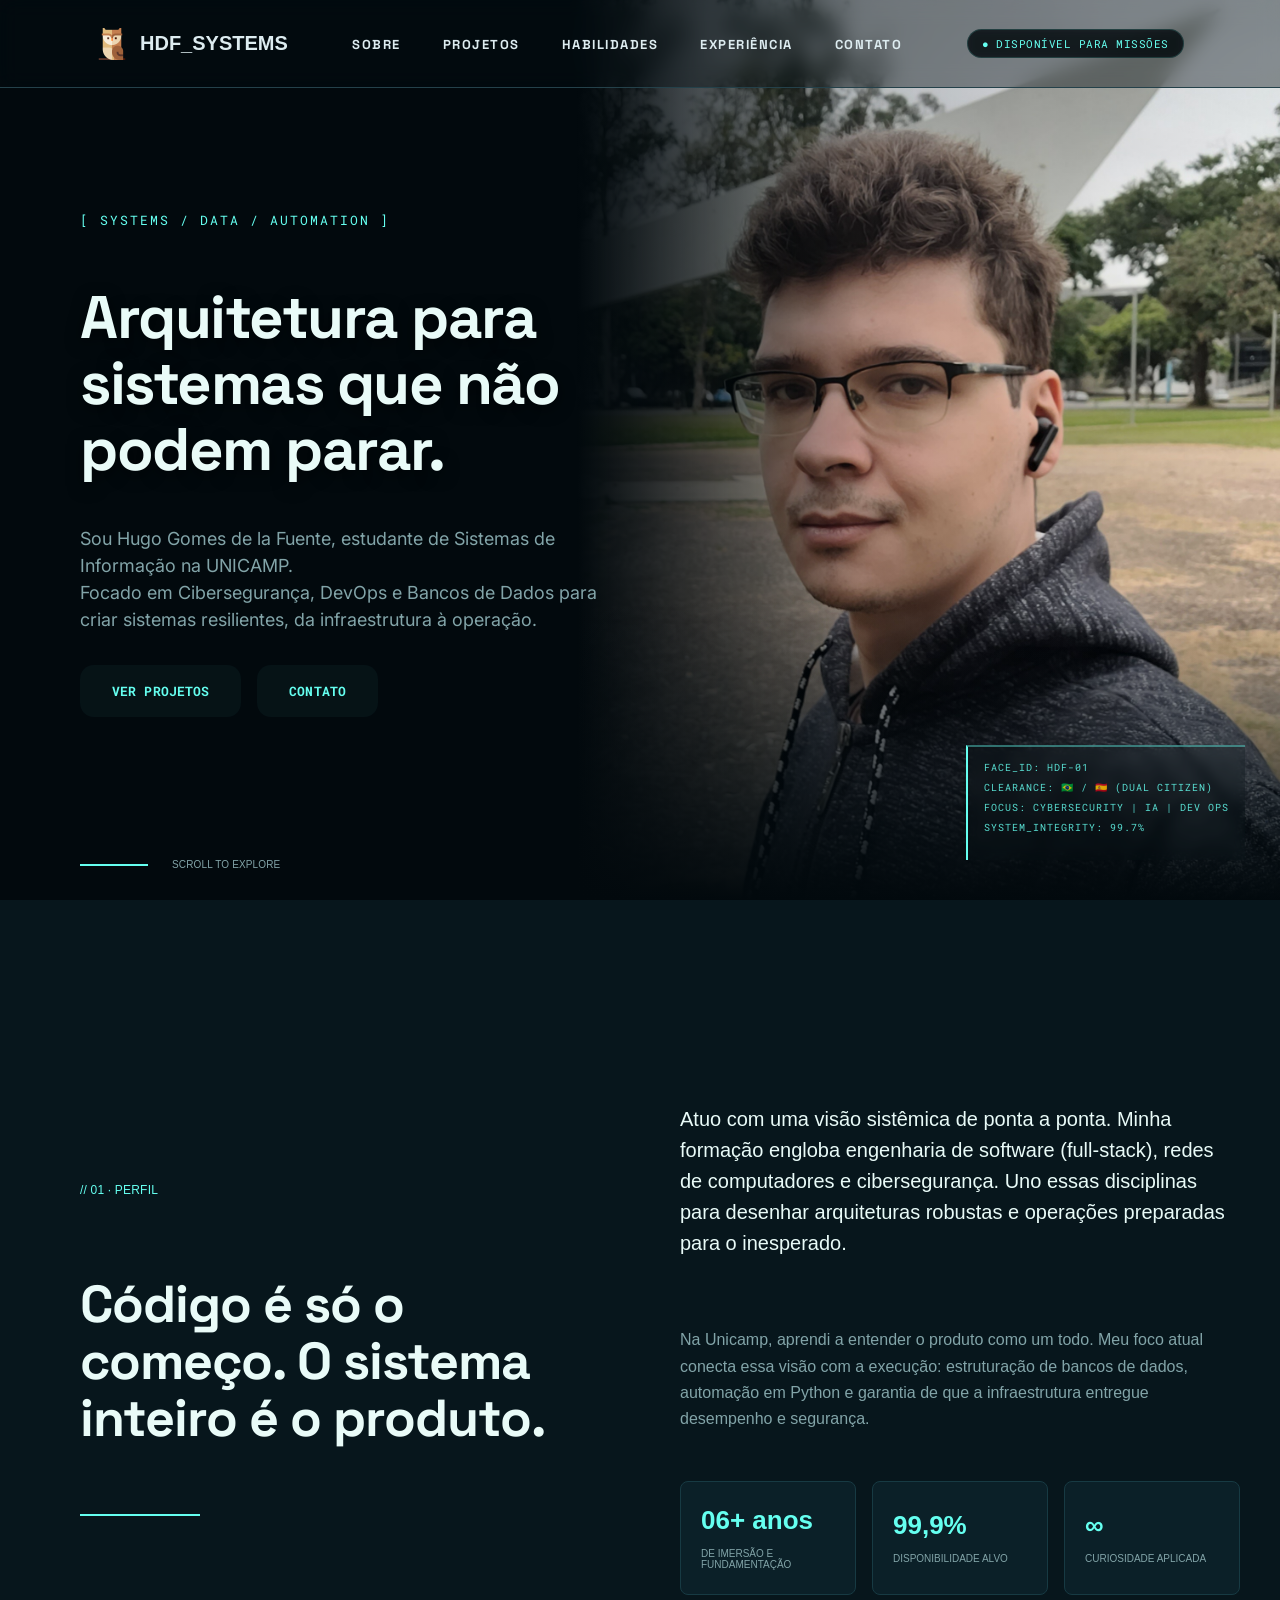
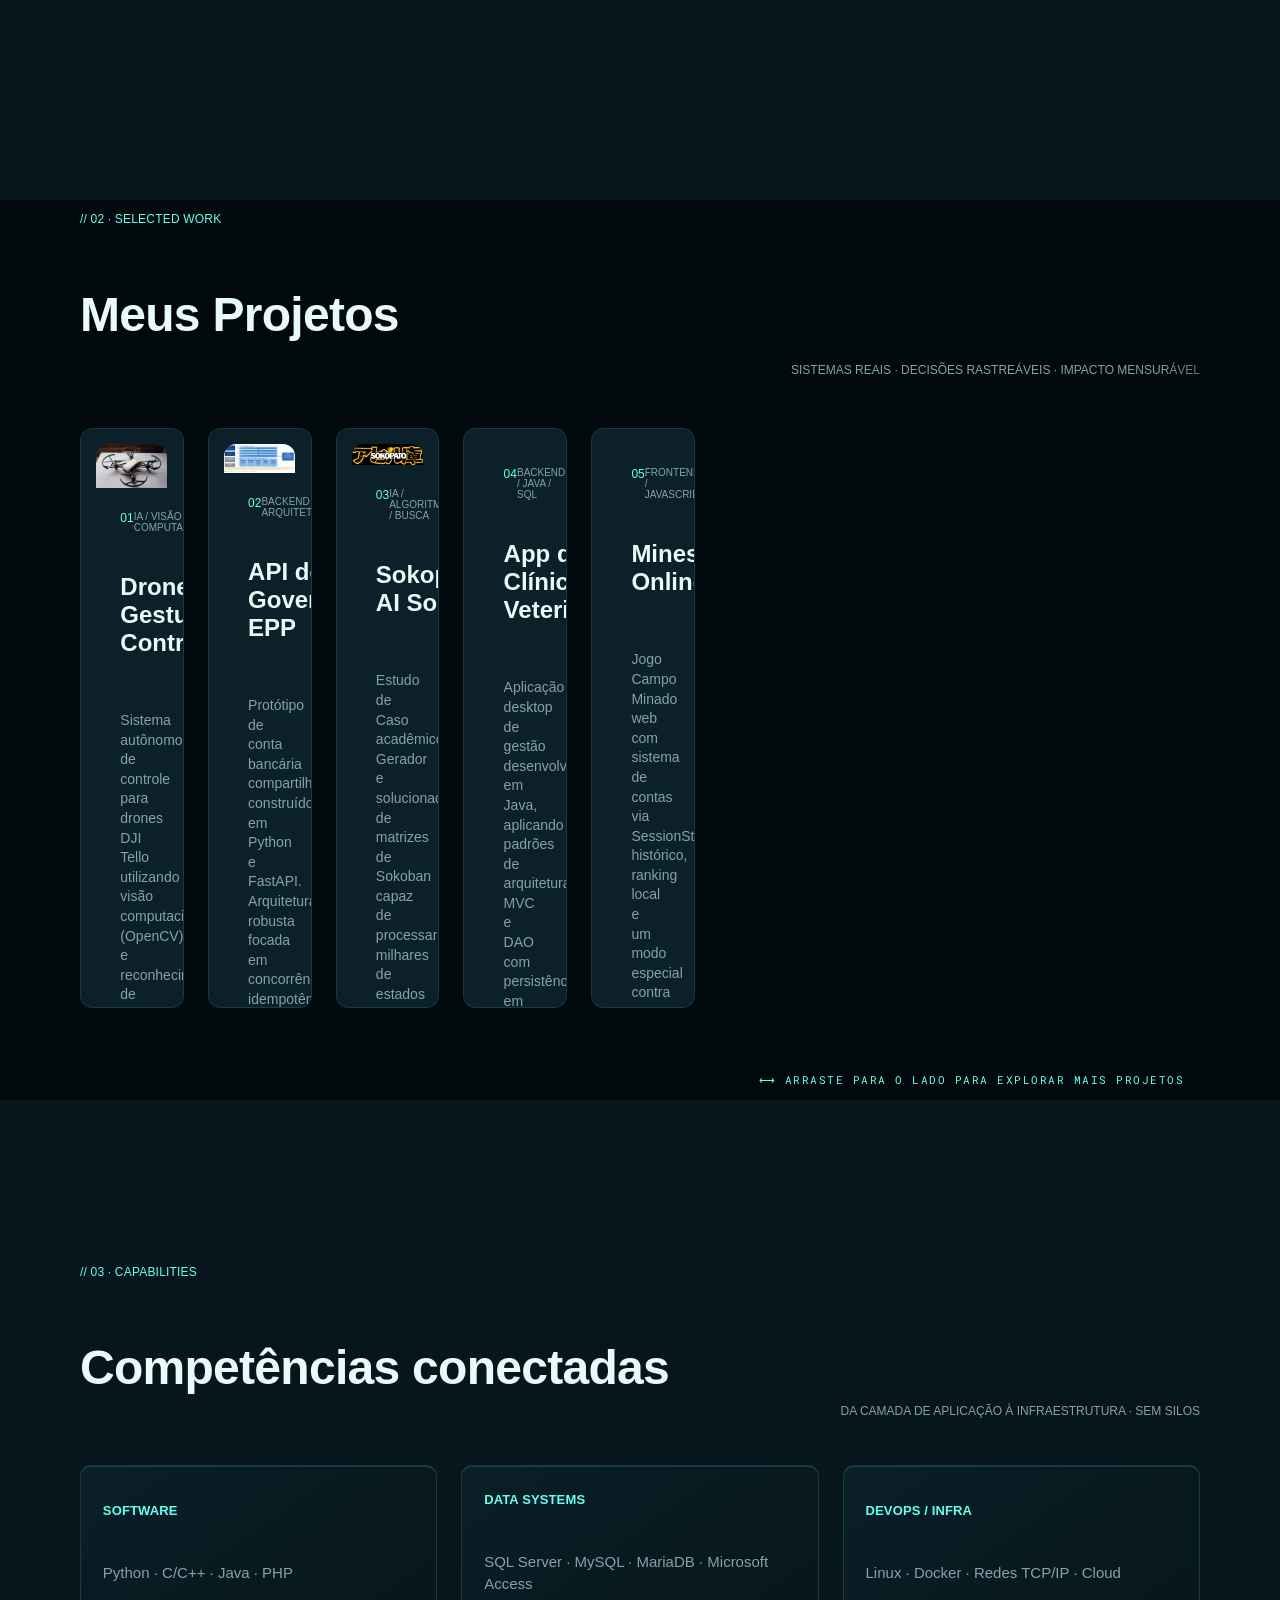
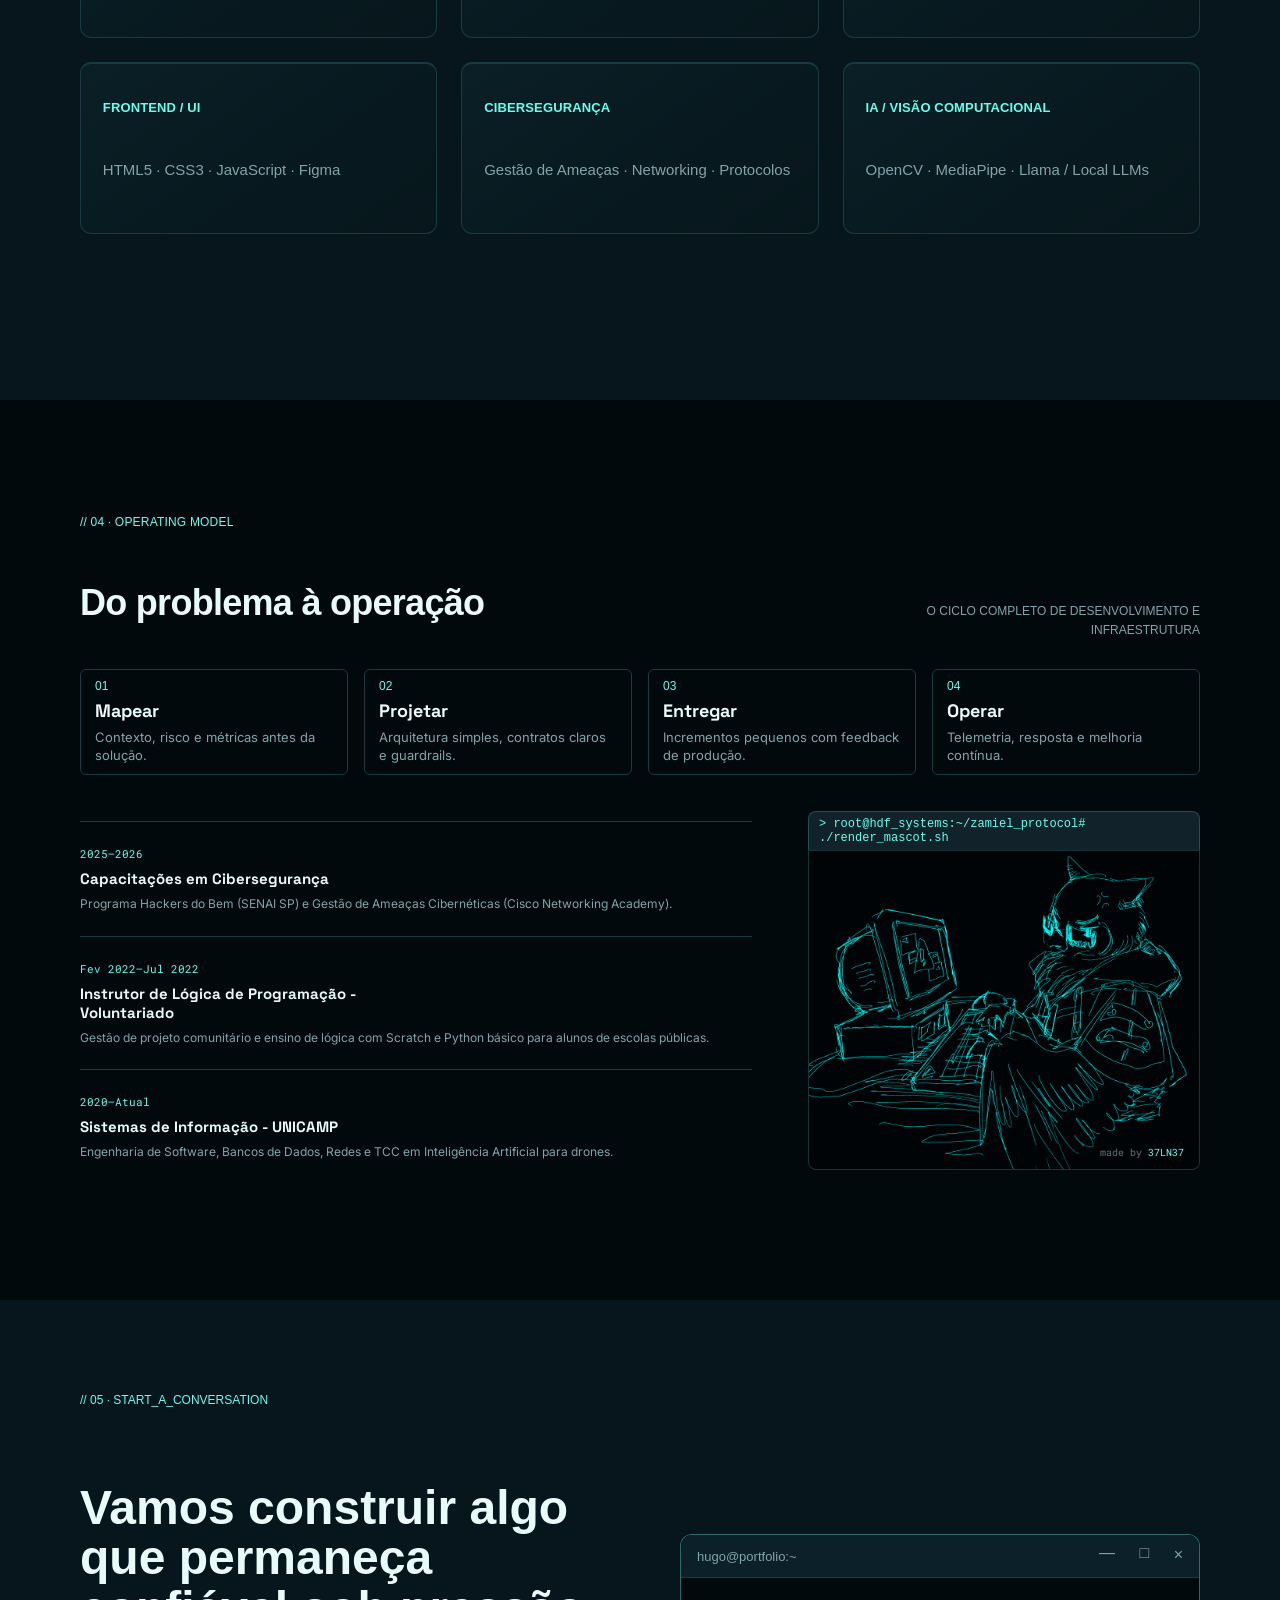
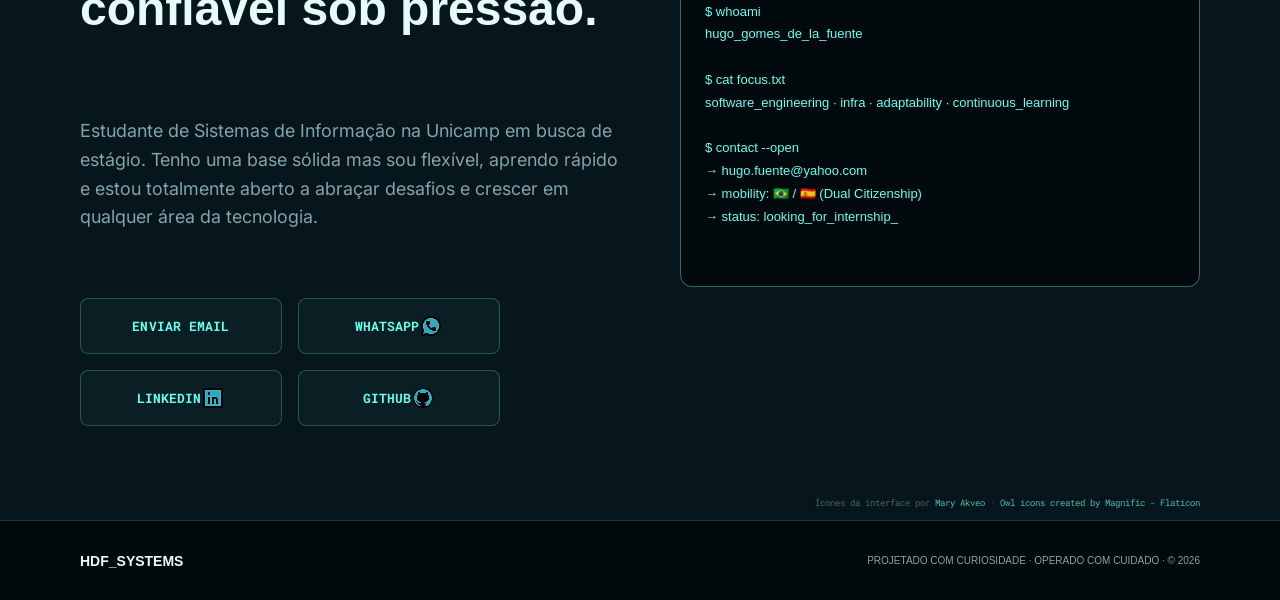
==== index.html @ e89596f3 "preview" ====
<!DOCTYPE html>
<html lang="pt-BR">
  <head>
    <meta name="viewport" content="width=device-width, initial-scale=1.0">
    <meta charset="utf-8">
    <meta
      name="description"
      content="Portfólio de Hugo Gomes de la Fuente, estudante de Sistemas de Informação com foco em cibersegurança, DevOps e bancos de dados."
    >
    <title>Hugo Fuente | HDF_SYSTEMS</title>

    <meta property="og:title" content="Projeto API Bancária | Hugo Fuente" />
    <meta property="og:description" content="Desenvolvimento de uma API para sistema bancário utilizando FastAPI, PostgreSQL e Docker." />
    <meta property="og:image" content="https://hugo-fuente.github.io/Hugo-Portfolio/img/retrato-principal-de-hugo.png" />
    <meta property="og:url" content="https://hugo-fuente.github.io/Hugo-Portfolio/projeto-conta-epp.html" />
    <meta property="og:type" content="website" />

    <link rel="icon" type="image/png" href="img/icons/owl2.png?v=2">
    <link rel="preconnect" href="https://fonts.googleapis.com">
    <link rel="preconnect" href="https://fonts.gstatic.com" crossorigin>
    <link href="https://fonts.googleapis.com/css2?family=Inter:wght@400&family=Roboto+Mono:wght@400;700&family=Space+Grotesk:wght@700&display=swap" rel="stylesheet">
    <link rel="stylesheet" href="globals.css">
    <link rel="stylesheet" href="style.css">
  </head>

  <body>
    <div class="frame">
      <div class="portflio-cyber-de">
        <header class="abertura" id="inicio">
          <!-- Imagem de Fundo (Seu Retrato) -->
          <img class="retrato-principal-de" src="img/retrato-principal-de-hugo.png" alt="Hugo Gomes de la Fuente">

          <!-- Efeitos de Gradiente para dar leitura ao texto -->
          <div class="vu-cinematogrfico" aria-hidden="true"></div>
          <div class="gradiente-inferior" aria-hidden="true"></div>

          <!-- Barra de Navegação -->
          <nav class="navegao" style="position: sticky; top: 0; background-color: rgba(4, 13, 18, 0.4); backdrop-filter: blur(10px); -webkit-backdrop-filter: blur(10px); z-index: 100;" aria-label="Navegação principal">
            <a class="assinatura" href="index.html" aria-label="Hugo Fuente, início">
              <span style="display: flex; align-items: center; justify-content: center; width: 32px; height: 32px;">
                <img src="img/icons/owl2.png" alt="Logo Zamiel" style="width: 100%; height: auto; object-fit: contain;">
              </span>
              <span class="nome">HDF_SYSTEMS</span>
            </a>
            <ul class="links">
                <li><a class="text-wrapper" href="index.html#perfil">SOBRE</a></li>
                <li><a class="text-wrapper" href="index.html#projetos">PROJETOS</a></li>
                <li><a class="text-wrapper" href="index.html#competencias">HABILIDADES</a></li>
                <li><a class="text-wrapper" href="index.html#experiencia">EXPERIÊNCIA</a></li>
                <li><a class="text-wrapper" href="index.html#contato">CONTATO</a></li>
            </ul>
            <p class="status" role="status">● DISPONÍVEL PARA MISSÕES</p>
          </nav>

          <!-- Conteúdo Principal de Texto -->
          <div class="contedo-do-hero">
            <p class="microcopy">[ SYSTEMS / DATA / AUTOMATION ]</p>
            <h1 class="t-tulo">Arquitetura para sistemas que não podem parar.</h1>
            <p class="descri-o">
              Sou Hugo Gomes de la Fuente, estudante de Sistemas de Informação na UNICAMP.
              <br>
              Focado em Cibersegurança, DevOps e Bancos de Dados para criar sistemas resilientes,
              da infraestrutura à operação.
            </p>
            <div class="aes">
              <a class="ao" href="#projetos">
                <span class="r-tulo">VER PROJETOS</span>
              </a>
              <a class="div" href="#contato">
                <span class="r-tulo-2">CONTATO</span>
              </a>
            </div>
          </div>

          <!-- Caixa flutuante inferior direita -->
          <aside class="leitura-biomtrica" aria-label="Informações do sistema">
            <p class="leitura">
              FACE_ID: HDF-01<br>
              CLEARANCE: 🇧🇷 / 🇪🇸 (DUAL CITIZEN)<br>
              FOCUS: CYBERSECURITY | IA | DEV OPS<br>
              SYSTEM_INTEGRITY: 99.7%
            </p>
          </aside>

          <!-- Scroll inferior esquerdo -->
          <a class="ndice-de-rolagem" href="#perfil" aria-label="Rolar para explorar">
            <img class="linha" src="img/linha.svg" alt="">
            <span class="nota">SCROLL TO EXPLORE</span>
          </a>
        </header>

        <main>
          <section class="apresentao" id="perfil" aria-labelledby="titulo-perfil">
            <div class="manifesto">
              <p class="etiqueta">// 01 · PERFIL</p>
              <h2 class="p" id="titulo-perfil">Código é só o começo. O sistema inteiro é o produto.</h2>
              <div class="sinal" aria-hidden="true"></div>
            </div>

            <div class="texto">
              <p class="descri-o-2">
                Atuo com uma visão sistêmica de ponta a ponta. Minha formação engloba engenharia de software
                (full-stack), redes de computadores e cibersegurança. Uno essas disciplinas para desenhar
                arquiteturas robustas e operações preparadas para o inesperado.
              </p>
              <p class="complemento">
                Na Unicamp, aprendi a entender o produto como um todo. Meu foco atual conecta essa visão com
                a execução: estruturação de bancos de dados, automação em Python e garantia de que a
                infraestrutura entregue desempenho e segurança.
              </p>

              <div class="indicadores" aria-label="Indicadores profissionais">
                <div class="indicador">
                  <strong class="valor">06+ anos</strong>
                  <span class="legenda">DE IMERSÃO E FUNDAMENTAÇÃO</span>
                </div>
                <div class="indicador">
                  <strong class="valor">99,9%</strong>
                  <span class="legenda">DISPONIBILIDADE ALVO</span>
                </div>
                <div class="indicador">
                  <strong class="valor">∞</strong>
                  <span class="legenda">CURIOSIDADE APLICADA</span>
                </div>
              </div>
            </div>
          </section>

          <section class="meus-projetos" id="projetos" aria-labelledby="titulo-projetos">
            <header class="ttulo-da-seo">
              <div class="ttulo">
                <p class="etiqueta">// 02 · SELECTED WORK</p>
                <h2 class="t-tulo-2" id="titulo-projetos">Meus Projetos</h2>
              </div>
              <p class="nota-2">
                SISTEMAS REAIS · DECISÕES RASTREÁVEIS · IMPACTO MENSURÁVEL
              </p>
            </header>
            
            <!-- Início do Carrossel -->
            <div class="lista-de-projetos">
              
              <!-- 01. DRONE -->
              <article class="div-2" style="cursor: pointer;" onclick="window.location.href='projeto-drone.html';">
                <img class="visual-do-projeto" src="img/visual-do-projeto-2.png" alt="Interface do projeto Drone Gesture Control" loading="lazy">
                <div class="contedo">
                  <div class="metadados">
                    <span class="text-wrapper">01</span>
                    <span class="tipo">IA / VISÃO COMPUTACIONAL</span>
                  </div>
                  <h3 class="t-tulo-3">Drone Gesture Control</h3>
                  <p class="descri-o-3">
                    Sistema autônomo de controle para drones DJI Tello utilizando visão computacional (OpenCV) e reconhecimento de gestos (MediaPipe) em Python.
                  </p>
                  <span class="m-trica">Ver detalhes e arquitetura ↗</span>
                </div>
              </article>

              <!-- 02. API QI TECH -->
              <article class="div-2" style="cursor: pointer;" onclick="window.location.href='projeto-conta-epp.html';">
                <img class="img" src="img/c4-diagram.png" alt="Arquitetura do sistema bancário" loading="lazy" style="object-position: top center; background-color: #0b2028;">
                <div class="contedo">
                  <div class="metadados">
                    <span class="text-wrapper">02</span>
                    <span class="tipo">BACKEND / ARQUITETURA</span>
                  </div>
                  <h3 class="t-tulo-3">API de Governança EPP</h3>
                  <p class="descri-o-3">
                    Protótipo de conta bancária compartilhada construído em Python e FastAPI. Arquitetura robusta focada em concorrência, idempotência e regras dinâmicas de negócio.
                  </p>
                  <span class="m-trica">Ver detalhes e RFC ↗</span>
                </div>
              </article>

              <!-- NOVO PROJETO: SOKOPATO -->
              <article class="div-2" style="cursor: pointer;" onclick="window.location.href='projeto-sokopato.html';">
                <!-- Usando a tela da web do jogo como capa, chama muita atenção -->
                <img class="img" src="img/sokopato-logo.jpg" alt="Interface Web da IA resolvendo o Sokoban" loading="lazy" style="object-position: center center;">
                <div class="contedo">
                  <div class="metadados">
                    <!-- Atualize a numeração conforme a posição -->
                    <span class="text-wrapper">03</span> 
                    <span class="tipo">IA / ALGORITMOS / BUSCA</span>
                  </div>
                  <h3 class="t-tulo-3">Sokopato AI Solver</h3>
                  <p class="descri-o-3">
                    Estudo de Caso acadêmico: Gerador e solucionador de matrizes de Sokoban capaz de processar milhares de estados utilizando o algoritmo de busca heurística A* (A-Star).
                  </p>
                  <!-- Mudamos a métrica para indicar que é um estudo de caso e não um link para o github -->
                  <span class="m-trica">Ler Estudo de Caso ↗</span>
                </div>
              </article>

              <!-- 04. CLÍNICA VETERINÁRIA -->
              <article class="div-2" style="cursor: pointer;" onclick="window.open('https://github.com/Hugo-Fuente/ClinicaVeterinaria', '_blank');">
                <img class="img" src="img/visual-do-projeto.png" alt="Interface do aplicativo de clínica veterinária" loading="lazy">
                <div class="contedo">
                  <div class="metadados">
                    <span class="text-wrapper">04</span>
                    <span class="tipo">BACKEND / JAVA / SQL</span>
                  </div>
                  <h3 class="t-tulo-3">App de Clínica Veterinária</h3>
                  <p class="descri-o-3">
                    Aplicação desktop de gestão desenvolvida em Java, aplicando padrões de arquitetura MVC e DAO com persistência em banco de dados MySQL.
                  </p>
                  <span class="m-trica">Ver repositório ↗</span>
                </div>
              </article>

              <!-- 05. MINESWEEPER -->
              <article class="minesweeper" style="cursor: pointer;" onclick="window.open('https://github.com/Hugo-Fuente/MinesweeperOnline', '_blank');">
                <img class="visual-do-projeto-2" src="img/image.png" alt="Interface do jogo Minesweeper Online" loading="lazy">
                <div class="contedo-2">
                  <div class="metadados">
                    <span class="text-wrapper">05</span>
                    <span class="tipo">FRONTEND / JAVASCRIPT</span>
                  </div>
                  <h3 class="t-tulo-3">Minesweeper Online</h3>
                  <p class="descri-o-3">
                    Jogo Campo Minado web com sistema de contas via SessionStorage, histórico, ranking local e um modo especial contra o tempo.
                  </p>
                  <span class="m-trica">Ver repositório ↗</span>
                </div>
              </article>
            </div>

            <!-- O TEXTO "ARRASTE PARA O LADO" AGORA FICA AQUI EMBAIXO -->
            <div class="instrucao-scroll">
              <p>⟷ Arraste para o lado para explorar mais projetos</p>
            </div>
          </section>

          <section class="competncias" id="competencias" aria-labelledby="titulo-competencias">
            <header class="ttulo-da-seo-2">
              <div class="ttulo">
                <p class="etiqueta">// 03 · CAPABILITIES</p>
                <h2 class="t-tulo-2" id="titulo-competencias">Competências conectadas</h2>
              </div>
              <p class="nota-3">DA CAMADA DE APLICAÇÃO À INFRAESTRUTURA · SEM SILOS</p>
            </header>

            <div class="grade-de-competncias">
              <article class="competncia">
                <h3 class="t-tulo-4">SOFTWARE</h3>
                <p class="tecnologias">Python · C/C++ · Java · PHP</p>
              </article>
              <article class="competncia">
                <h3 class="t-tulo-4">DATA SYSTEMS</h3>
                <p class="tecnologias">SQL Server · MySQL · MariaDB · Microsoft Access</p>
              </article>
              <article class="competncia">
                <h3 class="t-tulo-4">DEVOPS / INFRA</h3>
                <p class="tecnologias">Linux · Docker · Redes TCP/IP · Cloud</p>
              </article>
              <article class="competncia">
                <h3 class="t-tulo-4">FRONTEND / UI</h3>
                <p class="tecnologias">HTML5 · CSS3 · JavaScript · Figma</p>
              </article>
              <article class="competncia">
                <h3 class="t-tulo-4">CIBERSEGURANÇA</h3>
                <p class="tecnologias">Gestão de Ameaças · Networking · Protocolos</p>
              </article>
              <article class="competncia">
                <h3 class="t-tulo-4">IA / VISÃO COMPUTACIONAL</h3>
                <p class="tecnologias">OpenCV · MediaPipe · Llama / Local LLMs</p>
              </article>
            </div>
          </section>

          <section class="experncia-e" id="experiencia" aria-labelledby="titulo-experiencia">
            <header class="ttulo-da-seo">
              <div class="ttulo">
                <p class="etiqueta">// 04 · OPERATING MODEL</p>
                <h2 class="t-tulo-2" id="titulo-experiencia">Do problema à operação</h2>
              </div>
              <p class="nota-3">O CICLO COMPLETO DE DESENVOLVIMENTO E INFRAESTRUTURA</p>
            </header>

            <div class="processo" aria-label="Processo de trabalho">
              <article class="etapa">
                <span class="text-wrapper">01</span>
                <h3 class="t-tulo-5">Mapear</h3>
                <p class="descri-o-4">Contexto, risco e métricas antes da solução.</p>
              </article>
              <article class="etapa">
                <span class="text-wrapper">02</span>
                <h3 class="t-tulo-5">Projetar</h3>
                <p class="descri-o-4">Arquitetura simples, contratos claros e guardrails.</p>
              </article>
              <article class="etapa">
                <span class="text-wrapper">03</span>
                <h3 class="t-tulo-5">Entregar</h3>
                <p class="descri-o-4">Incrementos pequenos com feedback de produção.</p>
              </article>
              <article class="etapa">
                <span class="text-wrapper">04</span>
                <h3 class="t-tulo-5">Operar</h3>
                <p class="descri-o-4">Telemetria, resposta e melhoria contínua.</p>
              </article>
            </div>

            <div class="experiencia-container">
              <div class="experiencia-texto">
                <div class="experncia">
                  <article class="marco-profissional">
                    <time class="per-odo" datetime="2025">2025—2026</time>
                    <h3 class="cargo">Capacitações em Cibersegurança</h3>
                    <p class="resumo">
                      Programa Hackers do Bem (SENAI SP) e Gestão de Ameaças Cibernéticas (Cisco Networking Academy).
                    </p>
                  </article>
                  <article class="marco-profissional">
                    <time class="per-odo" datetime="2022-02">Fev 2022—Jul 2022</time>
                    <h3 class="cargo-2">Instrutor de Lógica de Programação - Voluntariado</h3>
                    <p class="resumo-2">
                      Gestão de projeto comunitário e ensino de lógica com Scratch e Python básico para alunos de escolas públicas.
                    </p>
                  </article>
                  <article class="marco-profissional">
                    <time class="per-odo" datetime="2020">2020—Atual</time>
                    <h3 class="cargo-2">Sistemas de Informação - UNICAMP</h3>
                    <p class="resumo-2">
                      Engenharia de Software, Bancos de Dados, Redes e TCC em Inteligência Artificial para drones.
                    </p>
                  </article>
                </div>
              </div>

              <div class="experiencia-terminal" aria-hidden="true">

                <!-- Barra Superior -->
                <div class="terminal-header" style="background: #11222a; padding: 5px 10px; border-radius: 8px 8px 0 0; font-family: monospace; font-size: 12px; color: #65fff0; border: 1px solid rgba(101,255,240,0.2); border-bottom: none;">
                  &gt; root@hdf_systems:~/zamiel_protocol# ./render_mascot.sh
                </div>

                <!-- Fundo do Terminal (Adicionado 'position: relative;' para prender a etiqueta dos créditos lá dentro) -->
                <div style="background-color: rgba(0, 0, 0, 0.5); padding: 15px; border-radius: 0 0 8px 8px; border: 1px solid rgba(101,255,240,0.2); display: flex; justify-content: center; align-items: center; height: 320px; overflow: hidden; position: relative;">
                  <!-- O Desenho do Zamiel -->
                  <img src="img/zamiel_sketch_giz.png" alt="Mascote Zamiel a programar" 
                    style="width: 100%; max-width: 320px; height: auto; transform: scale(1.3); margin-top: 60px; 
                    filter: brightness(0) saturate(100%) invert(88%) sepia(21%) saturate(2225%) hue-rotate(113deg) brightness(108%) contrast(101%);">
                  <!-- Créditos do Artista (Canto inferior direito) -->
                  <div style="position: absolute; bottom: 10px; right: 15px; font-family: 'Roboto Mono', monospace; font-size: 10px; color: rgba(130, 164, 168, 0.7); z-index: 10;">
                    made by <a href="https://vgen.co/37ln37" target="_blank" rel="noopener noreferrer" style="color: #65fff0; text-decoration: none; transition: opacity 0.3s ease;" onmouseover="this.style.opacity='0.7'" onmouseout="this.style.opacity='1'">37LN37</a>
                  </div>
                </div>
              </div>
          </section>

          <section class="terminal-e-contato" id="contato" aria-labelledby="titulo-contato">
            <div class="contato">
              <div class="convite">
                <p class="text-wrapper">// 05 · START_A_CONVERSATION</p>
                <h2 class="t-tulo-6" id="titulo-contato">
                  Vamos construir algo que permaneça confiável sob pressão.
                </h2>
                <p class="descri-o-5">
                  Estudante de Sistemas de Informação na Unicamp em busca de estágio. Tenho uma base sólida
                  mas sou flexível, aprendo rápido e estou totalmente aberto a abraçar desafios e crescer em
                  qualquer área da tecnologia.
                </p>

                <div class="aes">
                  <a class="ao" href="mailto:hugo.fuente@yahoo.com">
                    <span class="r-tulo">ENVIAR EMAIL</span>
                  </a>
                    <a href="https://wa.me/5511965849728" target="_blank" rel="noopener noreferrer" class="ao">                    <span class="r-tulo-2">WHATSAPP</span>
                    <img class="image" src="img/image-16.png" alt="">
                  </a>
                  <a class="div" href="https://www.linkedin.com/in/hugo-fuente/" target="_blank" rel="noopener noreferrer">
                    <span class="r-tulo-2">LINKEDIN</span>
                    <img class="image" src="img/image-18.png" alt="">
                  </a>
                  <a class="div" href="https://github.com/Hugo-Fuente" target="_blank" rel="noopener noreferrer">
                    <span class="r-tulo-3">GITHUB</span>
                    <img class="image" src="img/image-82.png" alt="">
                  </a>
                </div>
              </div>

              <aside class="terminal" aria-label="Terminal de contato">
                <div class="barra-do-terminal">
                  <div class="estado">
                    <!--<span class="indicador-2" aria-hidden="true"></span> -->
                    <span class="text-wrapper-2">hugo@portfolio:~</span>
                  </div>
                  <span class="text-wrapper-2" aria-hidden="true">— □ <span style="position: relative; top: 2px;">×</span></span>
                </div>

                <div class="corpo-do-terminal">
                  <p class="sess-o">
                    $ whoami<br>
                    hugo_gomes_de_la_fuente<br><br>
                    $ cat focus.txt<br>
                    software_engineering · infra · adaptability · continuous_learning<br><br>
                    $ contact --open<br>
                    → hugo.fuente@yahoo.com<br>
                    → mobility: 🇧🇷 / 🇪🇸 (Dual Citizenship)<br>
                    → status: looking_for_internship_
                  </p>
                </div>
              </aside>
            </div>

            <!-- Rodapé Global com Créditos Flutuantes -->
            <footer class="rodap" style="position: relative;">
              <div class="creditos-globais">
                Ícones da interface por <a href="https://www.svgrepo.com/author/Mary%20Akveo/" target="_blank" rel="noopener noreferrer">Mary Akveo</a>
                ·
                <a href="https://www.flaticon.com/free-icons/owl" title="owl icons" target="_blank" rel="noopener noreferrer">Owl icons created by Magnific - Flaticon</a>
              </div>
              <div class="marca">HDF_SYSTEMS</div>
              <p class="nota-4">PROJETADO COM CURIOSIDADE · OPERADO COM CUIDADO · © 2026</p>
            </footer>

          </section>
        </main>
      </div>
    </div>
  </body>
</html>
---- globals.css ----
@import url("https://cdnjs.cloudflare.com/ajax/libs/meyer-reset/2.0/reset.min.css");
* {
  -webkit-font-smoothing: antialiased;
  box-sizing: border-box;
}

html,
body {
  margin: 0px;
  min-height: 100%;
  background-color: #02090d !important; /* Pinta a raiz absoluta do site de escuro */
}

/* Garanta que o html mantém o snap ativado: */
html {
  scroll-snap-type: y mandatory;
  scroll-behavior: smooth;
}

/* a blue color as a generic focus style */
button:focus-visible {
  outline: 2px solid #4a90e2 !important;
  outline: -webkit-focus-ring-color auto 5px !important;
}
a {
  text-decoration: none;
}
/* @FONTWARNING[{"type": "restricted", "family": "Roboto Condensed-Bold", "weight": "700", "style": "normal", "allowsCrossOrigin": false}] */

@font-face {
  font-family: "Roboto Condensed-Bold";
  src: local("Roboto Condensed-Bold");
}
/* @FONTWARNING[{"type": "restricted", "family": "Roboto Mono-Regular", "weight": "400", "style": "normal", "allowsCrossOrigin": false}] */

@font-face {
  font-family: "Roboto Mono-Regular";
  src: local("Roboto Mono-Regular");
}
/* @FONTWARNING[{"type": "restricted", "family": "Space Grotesk-Bold", "weight": "700", "style": "normal", "allowsCrossOrigin": false}] */

@font-face {
  font-family: "Space Grotesk-Bold";
  src: local("Space Grotesk-Bold");
}
/* @FONTWARNING[{"type": "restricted", "family": "Inter-Regular", "weight": "400", "style": "normal", "allowsCrossOrigin": false}] */

@font-face {
  font-family: "Inter-Regular";
  src: local("Inter-Regular");
}
/* @FONTWARNING[{"type": "restricted", "family": "Roboto Mono-Bold", "weight": "700", "style": "normal", "allowsCrossOrigin": false}] */

@font-face {
  font-family: "Roboto Mono-Bold";
  src: local("Roboto Mono-Bold");
}
---- style.css ----
html {
  scroll-snap-type: y mandatory;
  scroll-behavior: smooth;
}

.frame {
  display: flex;
  min-height: 100vh;
  align-items: center;
  justify-content: center;
  gap: 10px;
  padding: 0;
  position: relative;
  width: 100%;
  overflow-x: clip;
  background-color: #02090d; /* Pinta as laterais que sobram nos monitores grandes */
}

.frame .portflio-cyber-de {
  display: flex;
  flex-direction: column;
  align-items: flex-start;
  position: relative;
  flex: 1;
  align-self: stretch;
  flex-grow: 1;
  background-color: #02090d;
  max-width: 1440px;
  margin: 0 auto;
  
  /* MUDANÇA AQUI: Troque 'clip' por 'visible' para permitir que a foto vaze para as bordas de monitores grandes */
  overflow: visible; 
}

.frame .abertura {
  display: flex;
  flex-direction: column;
  height: 100vh;
  min-height: 650px; 
  align-items: flex-start;
  position: relative;
  align-self: stretch;
  width: 100%;
  background-color: #02090d;
  
  /* A MÁGICA: Corta a parte da foto que tenta invadir a próxima secção */
  overflow: hidden; 
  
  scroll-snap-align: start; 
}

.frame .retrato-principal-de {
  position: absolute;
  top: 0;
  right: 0; /* Cola a foto no canto direito absoluto da tela */
  
  width: 55vw; /* Ocupa um pouco mais da metade da tela, dando espaço para os ombros */
  height: 100%;
  max-width: 900px; /* Impede que fique gigante em monitores ultrawide */
  
  object-fit: cover;
  object-position: center 45%;
  
  z-index: 0;
  -webkit-mask-image: linear-gradient(to right, transparent 0%, black 40%);
  mask-image: linear-gradient(to right, transparent 0%, black 40%);
}

.frame .vu-cinematogrfico {
  position: absolute;
  top: 0;
  
  /* MUDANÇAS AQUI: Força o véu escuro a ter a largura exata da tela (100vw) e a alinhar-se à borda esquerda do monitor */
  left: calc(50% - 50vw);
  width: 100vw;
  
  height: 100%;
  background: linear-gradient(
    90deg,
    rgba(2, 9, 13, 0.95) 0%, 
    rgba(2, 9, 13, 0.4) 45%, 
    rgba(2, 9, 13, 0) 100%  
  );
  z-index: 1;
  pointer-events: none; 
}

.frame .gradiente-inferior {
  position: absolute;
  bottom: 0; 
  
  /* MUDANÇAS AQUI: Estica a névoa inferior para a largura total da tela, igual ao véu cinematográfico */
  left: calc(50% - 50vw);
  width: 100vw;
  
  height: 300px; 
  background: linear-gradient(
    to top, 
    rgba(2, 9, 13, 1) 0%, 
    rgba(2, 9, 13, 0) 100% 
  );
  z-index: 1; 
}

.frame .navegao {
  display: flex;
  height: 88px;
  align-items: center;
  justify-content: space-between;
  padding: 0px 96px;
  position: relative;
  align-self: stretch;
  width: 100%;
  border-bottom-width: 1px;
  border-bottom-style: solid;
  border-color: #24414a;
  z-index: 10; /* ISSO AQUI traz o menu para a frente de tudo */
}

.frame .assinatura {
  display: inline-flex;
  align-items: center;
  gap: 12px;
  position: relative;
  flex: 0 0 auto;
}

.frame .circle-x {
  position: relative;
  width: 32px;
  height: 32px;
}

.frame .vector {
  position: absolute;
  width: 93.23%;
  height: 93.23%;
  top: 6.77%;
  left: 6.77%;
}

.frame .nome {
  position: relative;
  width: fit-content;
  font-family: "Roboto Condensed-Bold", Helvetica;
  font-weight: 700;
  color: #ddecf0;
  font-size: 20px;
  letter-spacing: 0;
  line-height: normal;
  white-space: nowrap;
}

.frame .links {
  display: inline-flex;
  align-items: flex-start;
  gap: 34px;
  position: relative;
  flex: 0 0 auto;
  
  /* Remove margens, paddings e as bolinhas (bullets) da lista padrão do HTML */
  list-style: none;
  margin: 0;
  padding: 0;
}

.frame .links li {
  margin: 0;
  padding: 0;
  display: block; /* Mantém o comportamento de bloco para o link dentro dele */
}

.frame .text-wrapper {
  position: relative;
  width: fit-content;
  margin-top: -1px;
  font-family: "Roboto Mono-Regular", Helvetica;
  font-weight: 400;
  color: #65fff0;
  font-size: 12px;
  letter-spacing: 0;
  line-height: normal;
}

.frame .status {
  position: relative;
  width: fit-content;
  font-family: 'Roboto Mono', monospace;
  font-weight: 400;
  color: #65fff0; /* Voltamos pro ciano original */
  font-size: 11px;
  letter-spacing: 0.5px;
  
  /* Criando a etiqueta com fundo escuro */
  background-color: rgba(2, 9, 13, 0.75); 
  padding: 6px 14px;
  border-radius: 20px; /* Deixa as bordas arredondadas (formato pílula) */
  border: 1px solid rgba(101, 255, 240, 0.15); /* Borda bem sutil */
  backdrop-filter: blur(4px); /* Borra o fundo claro da foto atrás dele */
  z-index: 11;
}

.frame .contedo-do-hero {
  display: flex;
  flex-direction: column;
  width: 650px;
  max-width: 90%;
  align-items: flex-start;
  position: absolute;
  
  top: 22vh !important; /* Ajustado de 14vh para 22vh para descolar do menu */
  
  left: 80px;
  z-index: 10;
}

.frame .microcopy {
  position: relative;
  font-family: 'Roboto Mono', monospace;
  font-weight: 400;
  color: #65fff0;
  font-size: 13px;
  letter-spacing: 2px;
  text-transform: uppercase;
  margin-bottom: 16px !important; /* Dá espaço para o título respirar */
}

.frame .t-tulo {
  position: relative;
  align-self: stretch;
  font-family: "Space Grotesk", Helvetica, sans-serif !important;
  font-weight: 700 !important;
  font-size: 60px !important; 
  letter-spacing: -1.5px !important; 
  line-height: 1.1 !important; 
  
  /* Remove o degradê antigo e volta à cor brilhante original */
  background: none !important;
  -webkit-text-fill-color: unset !important;
  color: #e9fbf8 !important; 
  
  text-shadow: 0px 4px 16px rgba(0, 0, 0, 0.6) !important;
  margin-bottom: 24px !important; /* Espaço generoso antes do parágrafo */
}

.frame .descri-o {
  width: 545px;
  color: #82a4a8;
  font-size: 18px;
  line-height: 1.5;
  font-family: "Inter", Helvetica, sans-serif;
  font-weight: 400;
  margin-bottom: 32px !important; /* Empurra os botões bem para baixo */
}

.frame .ao,
.frame .div {
  display: flex;
  align-items: center;
  justify-content: center;
  width: fit-content !important; /* Conserta o desktop: o botão terá apenas o tamanho do texto */
  padding: 16px 32px !important; /* Dá um respiro lateral elegante para o botão */
  box-sizing: border-box;
  border-radius: 14px;
  min-height: 52px;
}

.frame .contedo-do-hero .ao,
.frame .contedo-do-hero .div {
  background: rgba(101, 255, 240, 0.04) !important;
  transition: all 0.4s cubic-bezier(0.175, 0.885, 0.32, 1.275) !important;
}

.frame .contedo-do-hero .ao:hover,
.frame .contedo-do-hero .div:hover {
  background-color: #65fff0 !important;
  transform: translateY(-4px) !important;
  box-shadow: 0 12px 24px rgba(101, 255, 240, 0.25) !important;
}

.frame .ao:hover,
.frame .div:hover,
.frame .ao:focus-visible,
.frame .div:focus-visible {
  background-color: #65fff0 !important; /* Preenche com ciano */
  box-shadow: 0px 0px 20px rgba(101, 255, 240, 0.4) !important; /* Brilho externo */
}

/* --- 3. FIXA OS TEXTOS PARA NÃO QUEBRAREM LINHA --- */
.frame .r-tulo,
.frame .r-tulo-2,
.frame .r-tulo-3 {
  position: relative !important;
  width: auto !important;
  white-space: nowrap !important; /* Impede que "ENVIAR EMAIL" fique em duas linhas */
  font-family: "Roboto Mono", Helvetica, monospace !important;
  font-weight: 700 !important;
  color: #65fff0 !important; /* Cor ciano padrão */
  font-size: 13px !important;
  letter-spacing: 0.1px !important;
  line-height: normal !important;
  transition: color 0.3s ease !important;
  margin: 0 !important;
}

.frame .ao:hover .r-tulo,
.frame .ao:hover .r-tulo-2,
.frame .ao:hover .r-tulo-3,
.frame .div:hover .r-tulo,
.frame .div:hover .r-tulo-2,
.frame .div:hover .r-tulo-3,
.frame .ao:focus-visible .r-tulo,
.frame .ao:focus-visible .r-tulo-2,
.frame .ao:focus-visible .r-tulo-3,
.frame .div:focus-visible .r-tulo,
.frame .div:focus-visible .r-tulo-2,
.frame .div:focus-visible .r-tulo-3 {
  color: #02090d !important; 
}

/* --- 4. ORGANIZAÇÃO DOS GRUPOS DE BOTÕES --- */
/* Regra geral: botões lado a lado, quebrando linha apenas se faltar espaço */
.frame .aes {
  display: flex !important;
  flex-direction: row !important;
  flex-wrap: wrap !important; 
  align-items: center !important;
  gap: 16px !important; 
  position: relative !important;
  width: 100% !important;
  margin-top: 0 !important;
}

/* Regra específica para o Contato: força uma grade de 2 em 2 empurrando os últimos para baixo */
/* --- 1. Grelha Perfeita para os Botões de Contato --- */
.frame .convite .aes {
  display: grid !important;
  grid-template-columns: repeat(2, 1fr) !important;
  gap: 16px !important;
  width: 100% !important;
  max-width: 420px !important;
  margin-top: 24px !important;
}

/* --- 2. Design Premium para os Botões --- */
.frame .convite .ao,
.frame .convite .div {
  width: 100% !important;
  height: 56px !important;
  background: rgba(101, 255, 240, 0.04) !important;
  border: 1px solid rgba(101, 255, 240, 0.25) !important;
  border-radius: 8px !important;
  backdrop-filter: blur(4px) !important;
  transition: all 0.4s cubic-bezier(0.175, 0.885, 0.32, 1.275) !important;
}

/* --- 3. Interação Tátil (Hover) --- */
.frame .convite .ao:hover,
.frame .convite .div:hover {
  background-color: #65fff0 !important;
  border-color: #65fff0 !important;
  transform: translateY(-4px) !important;
  box-shadow: 0 12px 24px rgba(101, 255, 240, 0.25) !important;
}

/* --- 2. Animação de Scanner na Caixa Biométrica --- */
@keyframes cyberPulse {
  0% { box-shadow: 0 0 0 0 rgba(101, 255, 240, 0.2); }
  70% { box-shadow: 0 0 0 15px rgba(101, 255, 240, 0); }
  100% { box-shadow: 0 0 0 0 rgba(101, 255, 240, 0); }
}

.frame .leitura-biomtrica {
  display: flex;
  flex-direction: column;
  width: auto;
  align-items: flex-start;
  gap: 6px;
  padding: 12px 16px;
  position: absolute;
  bottom: 40px; /* Aumentado de 20px para 40px para alinhar com a esquerda */
  right: 35px; /* Mantém afastado do seu rosto */
  background-color: rgba(4, 17, 23, 0.25);
  backdrop-filter: blur(6px);
  -webkit-backdrop-filter: blur(6px);
  border-top-width: 2px;
  border-top-style: solid;
  border-left-width: 2px;
  border-left-style: solid;
  border-color: rgba(101, 255, 240, 0.4);
  border-left-color: #65fff0 !important;
  z-index: 10;
  animation: cyberPulse 3s infinite !important;
}

.frame .leitura {
  position: relative;
  width: fit-content;
  margin-top: -1px;
  font-family: 'Roboto Mono', monospace;
  font-weight: 400;
  color: rgba(101, 255, 240, 0.85); /* Texto levemente suavizado */
  font-size: 10px; /* Fonte um pouco menor para reforçar que é um detalhe */
  letter-spacing: 1px;
  line-height: 20px;
  white-space: nowrap;
}

/* --- 3. Movimento de Flutuação no SCROLL TO EXPLORE --- */
@keyframes bounceScroll {
  0%, 100% { transform: translateY(0); }
  50% { transform: translateY(6px); }
}

.frame .ndice-de-rolagem {
  display: inline-flex;
  align-items: center;
  gap: 12px;
  position: absolute;
  top: auto; 
  bottom: 30px; /* Aumentado de 20px para 40px para não encostar nos botões de cima */
  left: 80px;
  z-index: 10;
  text-decoration: none;
  animation: bounceScroll 2.5s infinite ease-in-out !important;
}

/* Criando a linha com CSS puro */
.frame .ndice-de-rolagem::before {
  content: "";
  display: block;
  width: 68px;
  height: 2px;
  background-color: #65fff0; /* A mesma cor do botão */
}

/* Escondendo a imagem antiga da linha, já que estamos usando CSS agora */
.frame .linha {
  display: none;
}

/* Ajustando a cor e a fonte da nota */
.frame .nota {
  position: relative;
  width: fit-content;
  color: #82a4a8; /* Esta cor estava escura no fundo preto. Se quiser mais claro, troque para #ddecf0 */
  font-size: 10px;
  letter-spacing: 0.14px;
  font-family: "Roboto Mono-Regular", Helvetica, sans-serif;
  text-transform: uppercase;
}

.frame .manifesto {
  display: flex;
  flex-direction: column;
  width: 100% !important;
  max-width: 540px !important; /* Largura perfeita para o título quebrar de forma editorial */
  align-items: flex-start;
  gap: 24px !important;
  flex-shrink: 0 !important; /* Impede o esmagamento */
}

.frame .etiqueta {
  position: relative;
  width: fit-content;
  margin-top: -1px;
  font-family: "Roboto Mono-Regular", Helvetica;
  font-weight: 400;
  color: #65fff0;
  font-size: 12px;
  letter-spacing: 0.19px;
  line-height: normal;
}

.frame .p {
  font-family: "Space Grotesk", Helvetica, sans-serif !important;
  font-weight: 700 !important;
  color: #e9fbf8 !important; /* Restaura o branco brilhante */
  font-size: 52px !important; 
  line-height: 1.1 !important;
  letter-spacing: -1px !important;
  white-space: normal !important;
}

.frame .sinal {
  position: relative;
  width: 120px;
  height: 2px;
  background-color: #65fff0;
}

.frame .texto {
  display: flex;
  flex-direction: column;
  width: 100% !important;
  max-width: 560px !important;
  align-items: flex-start;
  gap: 32px !important;
  flex-shrink: 0 !important;
}

.frame .descri-o-2 {
  align-self: stretch;
  margin-top: -1px;
  color: #e9fbf8;
  font-size: 20px;
  line-height: 31px;
  position: relative;
  font-family: "Inter-Regular", Helvetica;
  font-weight: 400;
  letter-spacing: 0;
}

.frame .complemento {
  position: relative;
  align-self: stretch;
  font-family: "Inter-Regular", Helvetica;
  font-weight: 400;
  color: #82a4a8;
  font-size: 16px;
  letter-spacing: 0;
  line-height: 26.4px;
}

/* =========================================================================
   RESTAURAÇÃO DO DESKTOP - SEGUNDA TELA LADO A LADO E COM ÍMÃ
   ========================================================================= */
.frame .apresentao {
  display: flex !important;
  flex-direction: row !important;
  align-items: center !important;
  justify-content: space-between !important;
  gap: 60px !important;
  padding: 0px 80px !important;
  height: 100vh !important;
  min-height: 100vh !important;
  box-sizing: border-box !important;
  overflow: hidden !important;
  position: relative;
  width: 100%;
  background-color: #07161c;
  scroll-snap-align: start !important;
  scroll-snap-stop: always !important;
}

.frame .manifesto {
  display: flex !important;
  flex-direction: column !important;
  width: 100% !important;
  max-width: 540px !important;
  gap: 24px !important;
  flex-shrink: 0 !important;
}

.frame .texto {
  display: flex !important;
  flex-direction: column !important;
  width: 100% !important;
  max-width: 560px !important;
  gap: 32px !important;
  flex-shrink: 0 !important;
}

.frame .indicadores {
  display: flex;
  align-items: stretch; /* Faz com que todos os cartões cresçam até à mesma altura máxima */
  gap: 16px; /* Aumenta um pouco o respiro entre os cartões */
  position: relative;
  align-self: stretch;
  width: 100%;
  flex: 0 0 auto;
}

.frame .indicador {
  display: flex;
  flex-direction: column;
  align-items: flex-start;
  justify-content: center; /* Mantém o conteúdo sempre centrado verticalmente */
  gap: 12px; /* Dá mais espaço entre o número e o texto pequeno */
  padding: 24px 20px; /* Aumenta o espaço interno para tornar os cartões mais imponentes */
  position: relative;
  flex: 1 1 0; /* A magia acontece aqui: força todos a terem a mesma largura exata */
  background-color: #0b2028;
  border-radius: 8px; /* Cantos ligeiramente mais arredondados */
  border: 1px solid #173a43;
  transition: all 0.3s ease; /* Prepara o cartão para uma animação suave */
}

/* NOVO: Efeito de embelezamento ao passar o rato (Hover) */
.frame .indicador:hover {
  border-color: #65fff0; /* A borda acende com a cor ciano */
  transform: translateY(-4px); /* O cartão "levanta" ligeiramente */
  box-shadow: 0 8px 24px rgba(101, 255, 240, 0.1); /* Cria um brilho suave por baixo */
}

.frame .valor {
  position: relative;
  width: fit-content;
  margin-top: -1px;
  font-family: "Roboto Mono-Bold", Helvetica;
  font-weight: 700;
  color: #65fff0;
  font-size: 26px;
  letter-spacing: 0;
  line-height: normal;
}

.frame .legenda {
  position: relative;
  align-self: stretch;
  font-family: "Roboto Mono-Regular", Helvetica;
  font-weight: 400;
  color: #82a4a8;
  font-size: 10px;
  letter-spacing: 0;
  line-height: normal;
}

.frame .meus-projetos {
  display: flex;
  flex-direction: column;
  align-items: flex-start;
  justify-content: center; 
  height: 100vh; /* Forçamos a altura de exatamente 1 tela */
  min-height: auto; 
  scroll-snap-align: start; 
  gap: 32px; /* Reduzido de 54px para dar mais espaço aos cartões */
  padding: 60px 80px; /* Reduzido o padding vertical (topo/baixo) que era de 104px */
  position: relative;
  align-self: stretch;
  width: 100%;
  flex: 0 0 auto;
  background-color: #02090d;
}

.frame .ttulo-da-seo {
  display: flex;
  align-items: flex-end;
  justify-content: space-between;
  position: relative;
  align-self: stretch;
  width: 100%;
  flex: 0 0 auto;
}

.frame .ttulo {
  display: inline-flex;
  flex-direction: column;
  align-items: flex-start;
  gap: 12px;
  position: relative;
  flex: 0 0 auto;
}

.frame .t-tulo-2 {
  position: relative;
  width: fit-content;
  font-family: "Space Grotesk-Bold", Helvetica;
  font-weight: 700;
  color: #e9fbf8;
  font-size: 48px;
  letter-spacing: -0.72px;
  line-height: 50.4px;
  white-space: nowrap;
}

.frame .nota-2 {
  position: relative;
  width: 442px;
  color: #82a4a8;
  font-size: 12px;
  text-align: right;
  letter-spacing: 0;
  line-height: 19.2px;
  font-family: "Roboto Mono-Regular", Helvetica;
  font-weight: 400;
}

/* --- 1. Remove a altura forçada dos cartões de projeto --- */
.frame .div-2,
.frame .minesweeper {
  height: auto !important;
  min-height: auto !important;
  flex: 1 !important;
}

/* --- 2. Organiza o texto e a métrica dentro dos cartões --- */
.frame .contedo,
.frame .contedo-2 {
  display: flex !important;
  flex-direction: column !important;
  flex-grow: 1 !important;
  justify-content: space-between !important;
  gap: 16px !important;
  padding: 24px !important;
}

/* --- 3. Garante que os 3 cartões fiquem com a exata mesma altura entre si --- */
.frame .lista-de-projetos {
  align-items: stretch !important;
}

.frame .lista-de-projetos {
  display: flex;
  align-items: stretch; /* Faz os cards terem a mesma altura */
  gap: 18px;
  position: relative;
  align-self: stretch;
  width: 100%;
  flex: 0 0 auto;
  overflow: visible; /* Mudado de hidden para visible, para evitar cortes */
}

/* =========================================================================
  ESTILOS DOS CARTÕES DO CARROSSEL
   ========================================================================= */

/* 2. O CARTÃO SIMPLES COM O GLOW ORIGINAL */
.frame .div-2,
.frame .minesweeper {
  display: flex;
  flex-direction: column;
  align-items: flex-start;
  position: relative;
  background-color: #0b2028;
  border-radius: 12px;
  overflow: hidden !important; 
  
  /* Retiramos a altura forçada que também podia estar a esmagar os cantos no topo */
  height: auto !important;
  
  border: 1px solid #173a43;
  transition: all 0.4s cubic-bezier(0.175, 0.885, 0.32, 1.275) !important;
} 

/* 4. A IMAGEM */
.frame .visual-do-projeto,
.frame .img,
.frame .visual-do-projeto-2 {
  height: 170px;
  position: relative;
  align-self: stretch;
  width: 100%;
  object-fit: cover;
  border-radius: 12px 12px 0 0; 
  transition: transform 0.4s ease, border-radius 0.4s ease;
}

/* 1. Primeira imagem (Drone) centralizada no meio */
.frame .visual-do-projeto {
  object-position: center center;
}

/* 2. Segunda (App Vet) e Terceira (Minesweeper) imagem presas no topo para não cortar os títulos */
.frame .img,
.frame .visual-do-projeto-2 {
  object-position: top center;
}

.frame .contedo,
.frame .contedo-2 {
  display: flex;
  flex-direction: column;
  flex-grow: 1; 
  align-items: flex-start;
  gap: 12px; /* Reduzido de 16px */
  padding: 20px; /* Reduzido de 26px */
  position: relative;
  align-self: stretch;
  width: 100%;
}

.frame .metadados {
  display: flex;
  align-items: flex-start;
  justify-content: space-between;
  position: relative;
  align-self: stretch;
  width: 100%;
  flex: 0 0 auto;
}

.frame .tipo {
  position: relative;
  width: fit-content;
  margin-top: -1px;
  font-family: "Roboto Mono-Regular", Helvetica;
  font-weight: 400;
  color: #82a4a8;
  font-size: 10px;
  letter-spacing: 0;
  line-height: normal;
}

.frame .t-tulo-3 {
  position: relative;
  width: fit-content;
  font-family: "Space Grotesk-Bold", Helvetica;
  font-weight: 700;
  color: #e9fbf8;
  font-size: 24px; /* Reduzido de 28px para evitar quebra de linha excessiva */
  letter-spacing: 0;
  line-height: normal;
}

.frame .descri-o-3 {
  position: relative;
  align-self: stretch;
  font-family: "Inter-Regular", Helvetica;
  font-weight: 400;
  color: #82a4a8;
  font-size: 14px; /* Reduzido de 15px */
  letter-spacing: 0;
  line-height: 1.4; /* Ajustado para melhor fluidez */
}

.frame .m-trica {
  position: relative;
  width: fit-content;
  font-family: "Roboto Mono-Bold", Helvetica;
  font-weight: 700;
  color: #65fff0;
  font-size: 13px;
  letter-spacing: 0;
  line-height: normal;
}

.frame .ttulo-da-seo-2 {
  display: flex;
  width: 100%; /* Mudado de 1254px para 100% para se adaptar ao ecrã */
  align-items: flex-end;
  justify-content: space-between;
  position: relative;
  flex: 0 0 auto;
}

.frame .nota-3 {
  position: relative;
  width: 380px;
  font-family: "Roboto Mono-Regular", Helvetica;
  font-weight: 400;
  color: #82a4a8;
  font-size: 12px;
  text-align: right;
  letter-spacing: 0;
  line-height: 19.2px;
}

/* 1. Ajuste a tela para caber perfeitamente na janela e parar de pular */
.frame .competncias {
  display: flex;
  flex-direction: column;
  align-items: flex-start;
  justify-content: center; 
  height: 100vh; /* Crava a altura em 1 tela */
  min-height: auto;
  scroll-snap-align: start; 
  gap: 32px; /* Diminui o espaço entre o título e as caixas */
  padding: 60px 80px; /* Reduz o espaçamento no topo e na base */
  position: relative;
  align-self: stretch;
  width: 100%;
  background-color: #07161c;
}

.frame .grade-de-competncias {
  display: grid !important;
  grid-template-columns: repeat(3, 1fr) !important;
  grid-auto-rows: 1fr !important; /* A MÁGICA: Força TODAS as linhas a terem a mesma altura máxima */
  gap: 24px !important; 
  align-items: stretch !important; 
  position: relative !important;
  width: 100% !important;
}

.frame .competncia {
  display: flex !important;
  flex-direction: column !important;
  width: auto !important; /* O Grid assume o controlo da largura */
  height: 100% !important; /* Preenche a célula do Grid por completo */
  align-items: flex-start !important;
  justify-content: center !important; 
  gap: 16px !important; 
  padding: 32px 28px !important; /* Respiro interno ampliado para elegância */
  position: relative !important;
  
  /* Fundo em degradê subtil para dar profundidade */
  background: linear-gradient(145deg, rgba(11, 32, 40, 0.9) 0%, rgba(7, 22, 28, 0.9) 100%) !important;
  backdrop-filter: blur(4px) !important; /* Suave desfoque no fundo */
  
  border-radius: 8px !important;
  border: 1px solid #173a43 !important;
  border-top: 2px solid #173a43 !important; /* Detalhe estrutural no topo do cartão */
  
  /* Animação com um efeito elástico suave */
  transition: all 0.4s cubic-bezier(0.175, 0.885, 0.32, 1.275) !important; 
}

.frame .competncia:hover {
  border-color: #65fff0 !important;
  border-top: 2px solid #65fff0 !important; /* O topo acende com mais intensidade */
  transform: translateY(-6px) !important; /* O cartão levanta em direção ao utilizador */
  
  /* Adiciona um brilho externo e um leve reflexo interno */
  box-shadow: 
    0 12px 28px rgba(101, 255, 240, 0.15), 
    inset 0 0 12px rgba(101, 255, 240, 0.05) !important; 
}

.frame .t-tulo-4 {
  position: relative;
  width: fit-content;
  margin-top: -1px;
  font-family: "Roboto Mono-Bold", Helvetica;
  font-weight: 700;
  color: #65fff0;
  font-size: 13px;
  letter-spacing: 0.13px;
  line-height: normal;
}

.frame .tecnologias {
  position: relative;
  align-self: stretch;
  font-family: "Inter-Regular", Helvetica;
  font-weight: 400;
  color: #82a4a8;
  font-size: 15px;
  letter-spacing: 0;
  line-height: 22.5px;
}

/* =========================================================================
   FIX DEFINITIVO: EXPERIÊNCIA COMPACTA (100VH + 1 LINHA POR MARCO)
   ========================================================================= */

.frame .experncia-e {
  display: flex !important;
  flex-direction: column !important;
  justify-content: center !important;
  align-items: flex-start !important;
  height: 100vh !important;
  max-height: 100vh !important;
  padding: 24px 80px !important;
  gap: 16px !important;
  background-color: #02090d !important;
  scroll-snap-align: start !important;
  overflow: hidden !important;
  box-sizing: border-box !important;
}

.frame .experncia-e .t-tulo-2 {
  font-size: 36px !important;
  line-height: 1.1 !important;
}

.frame .processo {
  display: flex !important;
  flex-direction: row !important;
  align-items: stretch !important;
  gap: 16px !important;
  width: 100% !important;
}

.frame .etapa {
  display: flex !important;
  flex-direction: column !important;
  justify-content: flex-start !important;
  flex: 1 !important;
  padding: 10px 14px !important;
  gap: 6px !important;
  box-sizing: border-box !important;
  border-radius: 6px !important;
  border: 1px solid #173a43 !important;
  background-color: transparent !important;
}

.frame .t-tulo-5 {
  font-family: "Space Grotesk", Helvetica, sans-serif !important;
  font-weight: 700 !important;
  color: #e9fbf8 !important; /* Branco gelo brilhante */
  font-size: 18px !important;
  margin: 0 !important;
}

.frame .descri-o-4 {
  font-family: "Inter", Helvetica, sans-serif !important;
  font-weight: 400 !important;
  color: #82a4a8 !important; /* Cinza azulado clássico do seu tema */
  font-size: 13px !important;
  line-height: 1.4 !important;
  margin: 0 !important;
}

.frame .experincia {
  display: flex !important;
  flex-direction: column !important;
  width: 100% !important;
  gap: 0 !important;
}

.frame .marco-profissional {
  display: flex !important;
  flex-direction: row !important;
  align-items: center !important;
  justify-content: flex-start !important;
  gap: 20px !important;
  padding: 8px 0 !important;
  width: 100% !important;
  border-top: 1px solid #173a43 !important;
}

.frame .per-odo {
  width: 130px !important;
  min-width: 130px !important;
  max-width: 130px !important;
  flex-shrink: 0 !important;
  display: block !important;
  margin: 0 !important;
  font-family: "Roboto Mono", monospace !important;
  color: #65fff0 !important;
  font-size: 11px !important;
}

.frame .cargo,
.frame .cargo-2 {
  width: 310px !important;
  min-width: 310px !important;
  max-width: 310px !important;
  flex-shrink: 0 !important;
  display: block !important;
  margin: 0 !important;
  font-family: "Space Grotesk", sans-serif !important;
  font-weight: 700 !important;
  color: #e9fbf8 !important;
  font-size: 15px !important;
  white-space: normal !important;
}

.frame .resumo,
.frame .resumo-2 {
  flex: 1 !important;
  display: block !important;
  margin: 0 !important;
  font-family: "Inter", sans-serif !important;
  color: #82a4a8 !important;
  font-size: 12px !important;
  line-height: 1.3 !important;
}

.frame .terminal-e-contato {
  display: flex;
  flex-direction: column;
  align-items: flex-start;
  justify-content: space-between; 
  height: 100vh; /* Crava exatamente em 1 tela */
  min-height: auto;
  scroll-snap-align: start; 
  position: relative;
  align-self: stretch;
  width: 100%;
  flex: 0 0 auto;
  background-color: #07161c;
  overflow: hidden; /* Garante que nada vai vazar dessa tela */
}

.frame .contato {
  display: flex;
  align-items: center; 
  gap: 60px; 
  /* Reduz o preenchimento de topo/base para o conteúdo não empurrar o rodapé */
  padding: 20px 80px !important; 
  position: relative;
  align-self: stretch;
  width: 100%;
  flex: 1; 
}

.frame .convite {
  display: flex;
  flex-direction: column;
  align-items: flex-start;
  gap: 24px;
  position: relative;
  flex: 1;
  flex-grow: 1;
}

.frame .t-tulo-6 {
  position: relative;
  align-self: stretch;
  font-family: "Space Grotesk-Bold", Helvetica;
  font-weight: 700;
  color: #e9fbf8;
  font-size: 48px;
  letter-spacing: 0;
  line-height: 50.9px;
}

.frame .image {
  position: relative;
  width: 24px;
  height: 24px;
  aspect-ratio: 1;
  object-fit: cover;
}

.frame .r-tulo-3 {
  width: 51px;
  position: relative;
  font-family: "Roboto Mono-Bold", Helvetica;
  font-weight: 700;
  color: #65fff0;
  font-size: 13px;
  letter-spacing: 0.1px;
  line-height: normal;
}

.frame .terminal {
  display: flex;
  flex-direction: column;
  width: 520px;
  align-items: flex-start;
  position: relative;
  background-color: #02090d;
  border-radius: 12px;
  overflow: hidden;
  
  /* Ajuste leve na cor da borda para combinar com o pulso */
  border: 1px solid rgba(101, 255, 240, 0.4) !important; 
  
  /* Adiciona a animação de pulso idêntica à da leitura biométrica */
  animation: cyberPulse 3s infinite !important;
}

.frame .barra-do-terminal {
  display: flex;
  align-items: center; 
  justify-content: space-between;
  padding: 12px 16px; /* Tamanho confortável */
  position: relative;
  align-self: stretch;
  width: 100%;
  flex: 0 0 auto;
  background-color: #0b2028;
  border-bottom: 1px solid #173a43; 
}

/* Oculta o falso cursor da barra de título do terminal */
.frame .indicador-2 {
  display: none !important;
}

/* 3. Estilizar os botões de controlo (— □ ×) para terem o espaçamento correto */
.frame .text-wrapper-2 {
  position: relative;
  width: fit-content;
  margin-top: -1px;
  font-family: "Roboto Mono-Regular", Helvetica;
  font-weight: 400;
  color: #82a4a8;
  font-size: 13px;
  letter-spacing: 16px; /* Afasta os símbolos para parecerem botões individuais */
  margin-right: -16px; /* Compensa o espaçamento extra à direita do '×' */
  line-height: normal;
  cursor: pointer;
  transition: color 0.2s ease;
}

.frame .estado .text-wrapper-2 {
  letter-spacing: 0 !important; 
}

.frame .barra-do-terminal > .text-wrapper-2 {
  letter-spacing: 10px !important; 
  margin-right: -10px; 
  
  font-family: Arial, sans-serif !important; /* A MÁGICA: Muda a fonte apenas para estes 3 símbolos */
  font-size: 16px !important; /* Tamanho ligeiramente maior para compensar a Arial */
  font-weight: 400 !important; 
  transform: translateY(-2px) !important; /* Sobe um bocadinho para centralizar perfeitamente */
  
  cursor: pointer;
  color: #82a4a8;
  transition: color 0.2s ease;
}

.frame .barra-do-terminal > .text-wrapper-2:hover {
  color: #e9fbf8;
}

.frame .corpo-do-terminal {
  display: flex;
  flex-direction: column;
  height: 308px;
  align-items: flex-start;
  padding: 24px;
  position: relative;
  align-self: stretch;
  width: 100%;
}

.frame .sess-o {
  position: relative;
  align-self: stretch;
  margin-top: -1px;
  font-family: "Roboto Mono-Regular", Helvetica;
  font-weight: 400;
  color: #65fff0;
  font-size: 13px;
  letter-spacing: 0;
  line-height: 22.8px;
}

/* =========================================================================
   RESTAURAÇÃO DO RODAPÉ (DESKTOP) - LADO A LADO
   ========================================================================= */
.frame .rodap {
  display: flex !important;
  flex-direction: row !important;
  align-items: center !important;
  justify-content: space-between !important;
  height: 80px !important;
  min-height: 80px !important;
  padding: 0px 80px !important;
  width: 100% !important;
  background-color: #02090d !important;
  border-top: 1px solid #173a43 !important;
}

.frame .marca {
  text-align: left !important;
  font-family: "Roboto Mono-Bold", Helvetica, sans-serif !important;
  font-weight: 700 !important;
  color: #e9fbf8 !important;
  font-size: 14px !important;
}

.frame .nota-4 {
  text-align: right !important;
  color: #82a4a8 !important;
  font-family: "Roboto Mono-Regular", Helvetica, sans-serif !important;
  font-size: 10px !important;
  white-space: nowrap !important;
  margin-right: 0 !important;
}

.frame .nota-5 {
  position: absolute !important;
  bottom: 96px !important; 
  right: 80px !important;  
  text-align: right !important;
  width: auto !important;
  color: #8fa8b0 !important;
  font-family: "Roboto Mono-Regular", Helvetica, sans-serif !important;
  font-size: 13px !important;
}

.frame .span {
  font-family: "Roboto Mono-Regular", Helvetica;
  font-weight: 400;
  color: #8fa8b0;
  font-size: 13px;
  letter-spacing: 0;
}

/* Força a hiperligação a herdar a cor correta e a fonte */
.frame .nota-5 a, 
.frame .text-wrapper-3 {
  color: #8fa8b0 !important;
  font-family: "Roboto Mono-Regular", Helvetica, sans-serif !important;
  text-decoration: underline !important;
}

/* Original style.css is preserved above this accessibility and interaction layer. */

.frame a {
  color: inherit;
}

.frame a:focus-visible {
  outline: 2px solid #65fff0;
  outline-offset: 4px;
  border-radius: 3px;
}

.frame .retrato-principal-de,
.frame .vector,
.frame .linha,
.frame .image {
  display: block;
}

.frame .links .text-wrapper {
  position: relative;
  width: fit-content;
  padding: 8px 4px;
  
  /* Troca a fonte básica por uma mais imponente e tecnológica */
  font-family: "Space Grotesk", Helvetica, sans-serif !important;
  font-weight: 700 !important;
  font-size: 13px !important;
  letter-spacing: 1.5px !important; /* Letras mais espaçadas = aspeto premium */
  text-transform: uppercase !important;
  
  /* Cor mais suave (branco gelo) em vez de branco puro chapado */
  color: #ddecf0 !important; 
  
  transition: all 0.3s ease;
  text-decoration: none;
}

.frame .links .text-wrapper:hover,
.frame .links .text-wrapper:focus-visible,
.frame .text-wrapper-3:hover,
.frame .text-wrapper-3:focus-visible {
  color: #e9fbf8;
}

/* =========================================================================
   EFEITO HOVER PROFISSIONAL DO MENU (DESKTOP)
   ========================================================================= */
.frame .links .text-wrapper {
  transition: all 0.3s ease !important;
}

.frame .links .text-wrapper:hover,
.frame .links .text-wrapper:focus-visible {
  color: #65fff0 !important;
  text-shadow: 0 0 10px rgba(101, 255, 240, 0.5) !important;
  transform: translateY(-2px) !important;
}

.frame .text-wrapper-3:hover,
.frame .text-wrapper-3:focus-visible {
  color: #65fff0 !important;
}

/* =========================================================================
   SUBLINHADO ANIMADO (CRESCE E SOME NO HOVER)
   ========================================================================= */
.frame .links .text-wrapper::after {
  content: "";
  position: absolute;
  bottom: 0;
  left: 0;
  width: 0%;
  height: 2px;
  background-color: #65fff0;
  transition: width 0.3s ease-in-out;
}

.frame .links .text-wrapper:hover::after,
.frame .links .text-wrapper:focus-visible::after {
  width: 100%;
}

/* 3. O HOVER DO CARTÃO COM BRILHO E SALTO */
.frame .div-2:hover,
.frame .minesweeper:hover {
  border-color: #65fff0 !important;
  box-shadow: 0 16px 32px rgba(101, 255, 240, 0.12) !important;
  transform: translateY(-8px) !important; /* Agora ele tem espaço para fazer isto! */
}

/* 5. ZOOM DA IMAGEM */
.frame .div-2:hover .visual-do-projeto,
.frame .div-2:hover .img,
.frame .minesweeper:hover .visual-do-projeto-2 {
  transform: scale(1.03); 
  border-radius: 14px 14px 0 0; 
}

@media (prefers-reduced-motion: reduce) {
  *,
  *::before,
  *::after {
    scroll-behavior: auto !important;
    transition-duration: 0.01ms !important;
    animation-duration: 0.01ms !important;
  }
}

/* =========================================================================
   RESTAURAÇÃO DO TEXTO DE CONTATO (DESKTOP)
   ========================================================================= */
.frame .descri-o-5 {
  font-family: "Inter-Regular", "Inter", Helvetica, Arial, sans-serif !important;
  color: #82a4a8 !important;
  font-size: 18px !important;
  line-height: 1.6 !important;
  font-weight: 400 !important;
  width: 100% !important;
  max-width: 560px !important;
  white-space: normal !important;
}

/* =========================================================================
   RESTAURAÇÃO DA LINHA DO TEMPO (DESKTOP) - LADO A LADO
   ========================================================================= */
.frame .marco-profissional {
  display: flex !important;
  flex-direction: row !important;
  align-items: flex-start !important;
  gap: 30px !important;
  padding: 16px 0px !important;
  width: 100% !important;
}

.frame .per-odo {
  width: 180px !important;
  flex-shrink: 0 !important;
  display: block !important;
}

.frame .cargo,
.frame .cargo-2 {
  width: 390px !important;
  flex-shrink: 0 !important;
  display: block !important;
  white-space: normal !important;
}

.frame .resumo,
.frame .resumo-2 {
  flex: 1 !important;
  width: auto !important;
  display: block !important;
}

/* =========================================================================
   CORREÇÃO DA LINHA DO TEMPO DE EXPERIÊNCIA (MOBILE)
   ========================================================================= */
.frame .marco-profissional {
  flex-direction: column !important;
  align-items: flex-start !important;
  gap: 8px !important;
  padding: 24px 0 !important;
}

.frame .resumo,
.frame .resumo-2 {
  width: 100% !important;
  word-break: normal !important;
  overflow-wrap: break-word !important;
}

/* =========================================================================
   RESPONSIVIDADE: RESET ABSOLUTO MOBILE (INCLUINDO FIXES DE TEXTO E TOPO)
   ========================================================================= */
@media (max-width: 768px) {
  html, body {
    width: 100%;
    max-width: 100%;
    overflow-x: clip !important;
    background-color: #02090d !important;
    margin: 0;
    padding: 0;
  }

  .frame,
  .frame .portflio-cyber-de {
    width: 100%;
    max-width: 100%;
    overflow-x: clip !important;
  }

  /* 1. ESCONDE OS LINKS DO DESKTOP PARA NÃO QUEBRAR A TELA */
  .frame .links,
  .frame .status,
  .frame .leitura-biomtrica,
  .frame .ndice-de-rolagem,
  .frame .vu-cinematogrfico,
  .frame .gradiente-inferior {
    display: none !important;
  }

  /* 2. CORRIGE O ESPAÇO GIGANTE NO TOPO DA NAVEGAÇÃO */
  .frame .navegao {
    padding: 16px 20px !important;
    margin-bottom: 0 !important;
    height: auto !important;
    border-bottom: none !important;
  }

  .frame .circle-x,
  .frame .vector {
    width: 22px;
    height: 22px;
  }

  .frame .nome {
    font-size: 16px;
    white-space: nowrap;
  }

  /* 3. PUXA O TEXTO "SISTEMAS/DADOS" LÁ PARA CIMA E ALINHA NA ESQUERDA */
  .frame .contedo-do-hero {
    display: block;
    width: 100% !important;
    max-width: 100% !important;
    box-sizing: border-box !important;
    position: relative !important;
    top: 0 !important; 
    left: 0 !important; /* <--- ESTA É A MÁGICA QUE RESOLVE O RECUO! */
    margin-top: 24px !important;
    padding: 0 20px !important;
    transform: none !important;
  }

  .frame .microcopy {
    margin: 0 0 12px;
    font-size: 10px;
    letter-spacing: 0.18em;
  }

  /* 4. IMPEDE O TEXTO DE CORTAR OU FICAR HIFENIZADO ("SIS-TEMAS") */
  .frame .t-tulo,
  .frame .p,
  .frame .t-tulo-2,
  .frame .t-tulo-3,
  .frame .t-tulo-4,
  .frame .t-tulo-5,
  .frame .t-tulo-6 {
    display: block;
    width: 100% !important;
    max-width: 100% !important;
    font-size: 38px !important;
    line-height: 1.1 !important;
    letter-spacing: -0.03em !important;
    white-space: normal !important;
    overflow-wrap: break-word !important;
    word-break: normal !important;
    hyphens: none !important;
    margin: 0 0 16px;
    box-sizing: border-box !important;
  }

  .frame .descri-o,
  .frame .descri-o-2,
  .frame .descri-o-3,
  .frame .descri-o-4,
  .frame .complemento,
  .frame .nota-2,
  .frame .nota-3,
  .frame .cargo,
  .frame .cargo-2,
  .frame .resumo,
  .frame .resumo-2,
  .frame .per-odo {
    display: block;
    width: 100% !important;
    max-width: 100% !important;
    white-space: normal;
    overflow-wrap: break-word;
    word-break: break-word;
    font-size: 15px;
    line-height: 1.6;
    margin: 0 0 16px;
    box-sizing: border-box !important;
  }

  /* 5. VOLTA A EMPILHAR OS BOTÕES E COLUNAS PARA O MOBILE */
  .frame .aes,
  .frame .indicadores,
  .frame .lista-de-projetos,
  .frame .grade-de-competncias,
  .frame .processo {
    display: flex !important;
    flex-direction: column !important;
    gap: 12px !important;
    width: 100% !important;
    max-width: 100% !important;
  }

  .frame .ao,
  .frame .div {
    width: 100% !important;
    min-height: 52px;
  }

  .frame .ao span,
  .frame .div span,
  .frame .r-tulo,
  .frame .r-tulo-2,
  .frame .r-tulo-3 {
    display: inline-block;
    width: auto;
    min-width: 0;
    margin: 0;
    white-space: normal;
    text-align: center;
  }

  /* 6. GARANTE MARGENS LATERAIS EM TODAS AS TELAS */
  .frame .abertura,
  .frame .apresentao,
  .frame .meus-projetos,
  .frame .competncias,
  .frame .experncia-e,
  .frame .terminal-e-contato {
    display: flex !important;
    flex-direction: column !important;
    width: 100% !important;
    max-width: 100% !important;
    min-height: 100vh !important;
    height: auto !important;
    padding: 40px 20px !important;
    box-sizing: border-box !important;
    overflow-x: clip !important;
    scroll-snap-align: start !important;
    scroll-snap-stop: always !important;
  }

  .frame .abertura {
    padding-top: 0 !important;
  }

  /* Suaviza a foto de fundo para facilitar leitura */
  .frame .retrato-principal-de {
    right: -18%;
    width: 150%;
    opacity: 0.15 !important;
  }
  
  /* Reset geral de caixas para não vazarem */
  .frame .manifesto,
  .frame .texto,
  .frame .ttulo-da-seo,
  .frame .ttulo-da-seo-2,
  .frame .convite,
  .frame .indicador,
  .frame .div-2,
  .frame .minesweeper,
  .frame .competncia,
  .frame .etapa {
    display: flex;
    flex-direction: column;
    width: 100% !important;
    max-width: 100% !important;
    box-sizing: border-box !important;
    margin: 0 !important;
  }

  .frame .div-2,
  .frame .minesweeper,
  .frame .competncia,
  .frame .etapa,
  .frame .indicador {
    padding: 20px !important;
    border-radius: 12px !important;
  }
  
  .frame .contedo,
  .frame .contedo-2 {
    padding: 16px !important;
    gap: 10px !important;
    width: 100% !important;
    box-sizing: border-box !important;
  }
  
  .frame .visual-do-projeto,
  .frame .img,
  .frame .visual-do-projeto-2 {
    height: 170px !important;
  }
  
  .frame .contato {
    padding: 18px 0 0 !important;
    gap: 20px;
    width: 100% !important;
    box-sizing: border-box !important;
  }

  /* =========================================================================
     CORREÇÃO DEFINITIVA DA TELA DE PERFIL (MOBILE)
     ========================================================================= */
  .frame .apresentao {
    flex-direction: column !important;
    padding: 60px 20px !important;
    width: 100vw !important;
    max-width: 100vw !important;
    min-height: 100vh !important;
    height: auto !important;
    box-sizing: border-box !important;
    overflow-x: hidden !important;
  }

  .frame .apresentao * {
    max-width: 100% !important;
    min-width: 0 !important;
    box-sizing: border-box !important;
  }

  .frame .manifesto,
  .frame .texto,
  .frame .indicadores {
    display: flex !important;
    flex-direction: column !important;
    width: 100% !important;
    margin: 0 !important;
    padding: 0 !important;
    flex-shrink: 1 !important;
  }

  .frame .p {
    font-size: 32px !important;
    white-space: pre-wrap !important;
    word-wrap: break-word !important;
    overflow-wrap: break-word !important;
  }

  .frame .descri-o-2,
  .frame .complemento {
    white-space: normal !important;
  }

  /* =========================================================================
     CORREÇÃO DA TELA DE PROJETOS (MOBILE)
     ========================================================================= */
  .frame .meus-projetos {
    flex-direction: column !important;
    padding: 60px 20px !important;
    width: 100vw !important;
    max-width: 100vw !important;
    min-height: 100vh !important;
    height: auto !important;
    box-sizing: border-box !important;
    overflow-x: hidden !important;
  }

  .frame .meus-projetos * {
    max-width: 100% !important;
    min-width: 0 !important;
    box-sizing: border-box !important;
  }

  .frame .lista-de-projetos {
    display: flex !important;
    flex-direction: column !important;
    gap: 20px !important;
    width: 100% !important;
  }

  .frame .div-2,
  .frame .minesweeper {
    width: 100% !important;
    margin: 0 !important;
    flex-shrink: 1 !important;
  }

  .frame .t-tulo-2,
  .frame .t-tulo-3 {
    white-space: pre-wrap !important;
    word-wrap: break-word !important;
    overflow-wrap: break-word !important;
  }

  /* =========================================================================
     CORREÇÃO DA TELA DE COMPETÊNCIAS (MOBILE)
     ========================================================================= */
  .frame .competncias {
    padding: 60px 20px !important;
    width: 100vw !important;
    max-width: 100vw !important;
    min-height: 100vh !important;
    height: auto !important;
    box-sizing: border-box !important;
    overflow-x: hidden !important;
  }

  .frame .competncias * {
    max-width: 100% !important;
    min-width: 0 !important;
    box-sizing: border-box !important;
  }

  .frame .grade-de-competncias {
    display: flex !important;
    flex-direction: column !important;
    width: 100% !important;
    gap: 16px !important;
  }

  .frame .competncia {
    width: 100% !important;
    padding: 24px 20px !important;
    margin: 0 !important;
  }

  .frame .tecnologias {
    white-space: normal !important;
    word-wrap: break-word !important;
    overflow-wrap: break-word !important;
    line-height: 1.5 !important;
  }

  /* =========================================================================
     CORREÇÃO DEFINITIVA: CONTATO E TERMINAL (MOBILE)
     ========================================================================= */

  /* 1. Força a secção inteira a não ultrapassar o ecrã */
  .frame .terminal-e-contato {
    padding: 60px 20px 40px !important;
    width: 100vw !important;
    max-width: 100vw !important;
    height: auto !important;
    min-height: 100vh !important;
    box-sizing: border-box !important;
    overflow-x: hidden !important;
  }

  /* 2. A MÁGICA: Proíbe QUALQUER texto, botão ou caixa de vazar da tela */
  .frame .terminal-e-contato * {
    max-width: 100% !important;
    min-width: 0 !important;
    box-sizing: border-box !important;
  }

  /* 3. Empilha o texto de convite e o terminal */
  .frame .contato {
    display: flex !important;
    flex-direction: column !important;
    width: 100% !important;
    padding: 0 !important;
    margin: 0 !important;
    gap: 32px !important;
  }

  .frame .convite {
    width: 100% !important;
    display: flex !important;
    flex-direction: column !important;
  }

  /* 4. Força a quebra de linha no título e no texto descritivo */
  .frame .t-tulo-6 {
    font-size: 32px !important;
    white-space: normal !important;
    word-wrap: break-word !important;
  }

  .frame .descri-o-5,
  .frame .descri-o-5 p,
  .frame .descri-o-5 span {
    font-family: "Inter", "Helvetica Neue", Helvetica, Arial, sans-serif !important;
    color: #8a9a9d !important; /* Cor cinza claro */
    font-size: 18px !important;
    line-height: 1.6 !important;
    font-weight: 400 !important;
    width: 100% !important;
    max-width: 560px !important;
    white-space: normal !important;
  }

  /* 5. Ajusta o Terminal para ficar flexível e sem espaços bizarros */
  .frame .terminal {
    width: 100% !important;
    display: flex !important;
    flex-direction: column !important;
  }

  .frame .corpo-do-terminal {
    height: auto !important;
    padding: 20px !important;
  }

  .frame .sess-o {
    white-space: normal !important; 
    word-break: normal !important; /* Desliga quebras no meio das palavras */
    overflow-wrap: break-word !important; /* Quebra APENAS o e-mail se não couber */
    line-height: 1.5 !important; /* Altura de linha clássica de terminal */
    text-align: left !important;
  }

  .frame .experncia-e {
    height: auto !important;
    min-height: 100vh !important;
    max-height: none !important;
    overflow-y: visible !important;
  }

  /* =========================================================================
     CORREÇÃO FINAL ABSOLUTA: RODAPÉ E CRÉDITOS (MOBILE)
     ========================================================================= */
  .frame .rodap {
    display: flex !important;
    flex-direction: column !important;
    align-items: center !important;
    justify-content: center !important;
    height: auto !important;
    padding: 32px 20px 0px !important;
    gap: 12px !important;
    width: 100% !important;
  }

  .frame .marca {
    width: 100% !important;
    text-align: center !important;
    font-size: 16px !important;
  }

  .frame .nota-4 {
    width: 100% !important;
    text-align: center !important;
    white-space: normal !important;
    margin: 0 !important;
    line-height: 1.5 !important;
  }

  .frame .nota-5 {
    position: relative !important;
    bottom: auto !important;
    right: auto !important;
    left: auto !important;
    top: auto !important;
    display: block !important;
    width: 100% !important;
    text-align: center !important;
    margin: 16px auto 40px auto !important;
    padding: 0 !important;
  }
}

/* CORREÇÃO GLOBAL: Impede que as seções vazem para a direita */
.frame .apresentao, 
.frame .competncias, 
.frame .experncia-e, 
.frame .terminal-e-contato {
  width: 100vw !important;
  max-width: 100vw !important;
  overflow-x: hidden !important; 
  box-sizing: border-box !important;
}

/* =========================================================================
   CARROSSEL FULL-BLEED COM SOMBRA DE ROLAGEM (FADE-OUT)
   ========================================================================= */

.frame .meus-projetos {
  width: 100vw !important;
  max-width: 100vw !important;
  overflow: hidden !important; 
  box-sizing: border-box !important;
  position: relative !important; /* Importante para ancorar o degradê */
}

/* A CORTINA DE FUMO: Cria o degradê suave à direita para indicar mais conteúdo */
.frame .meus-projetos::after {
  content: "";
  position: absolute;
  top: 0;
  right: 0;
  bottom: 0;
  width: 120px; /* Largura do degradê */
  
  /* Vai de totalmente transparente até à cor exata do fundo da secção (#02090d) */
  background: linear-gradient(to right, rgba(2, 9, 13, 0) 0%, rgba(2, 9, 13, 0.95) 100%);
  opacity: var(--fade-opacity, 1);
  transition: opacity 0.3s ease;
  
  pointer-events: none; /* Garante que o rato atravessa a fumaça e consegue clicar no cartão */
  z-index: 5; /* Fica por cima dos cartões, mas por baixo do texto "Arraste para o lado" se necessário */
}

/* 1. O Trilho do Carrossel */
.frame .lista-de-projetos {
  display: flex !important;
  flex-direction: row !important; 
  flex-wrap: nowrap !important;   
  align-items: stretch !important;
  gap: 24px !important;
  
  width: auto !important; 
  margin-right: -80px !important; 
  padding-right: 80px !important; 
  padding-top: 16px !important; 
  
  overflow-x: auto !important; 
  overflow-y: hidden !important; 
  
  scroll-snap-type: x mandatory !important; 
  padding-bottom: 24px !important; 
  
  scrollbar-width: none; 
  -ms-overflow-style: none; 
}

/* Esconde a scrollbar na maioria dos navegadores modernos (Safari/Chrome) */
.frame .lista-de-projetos::-webkit-scrollbar {
  display: none;
}

/* 2. O Tamanho Fixo dos Cartões (Desktop) */
.frame .div-2,
.frame .minesweeper {
  flex: 0 0 440px !important; 
  max-width: 440px !important; 
  /* Adicionamos uma altura fixa máxima para evitar que o conteúdo expanda a caixa e crie scroll vertical interno */
  max-height: 580px !important; 
  
  scroll-snap-align: start !important; 
}

/* Ajuste o texto descritivo original */
.frame .nota-2 {
  text-align: right !important;
  margin-bottom: 0 !important; /* Removemos margem caso estivesse empurrando as coisas */
}

/* 3. ESTILO DO TEXTO DE INSTRUÇÃO NO RODAPÉ DO CARROSSEL */
.instrucao-scroll {
  width: 100%;
  text-align: right; /* Alinha à direita, seguindo o padrão de design da secção */
  margin-top: 8px; /* Dá um pequeno espaço abaixo dos cartões */
  position: relative;
  z-index: 6;
}

.instrucao-scroll p {
  color: #65fff0;
  font-family: 'Roboto Mono', monospace;
  font-size: 11px;
  text-transform: uppercase;
  letter-spacing: 1.5px;
  margin: 0;
  padding-right: 16px; /* Um pequeno recuo da borda */
}

/* =========================================================================
   PEEK EFFECT NO MOBILE (SMARTPHONES)
   ========================================================================= */
@media (max-width: 768px) {
  .frame .lista-de-projetos {
    margin-right: -20px !important; 
    padding-right: 20px !important;
    overflow-y: hidden !important;
  }
  
  .frame .div-2,
  .frame .minesweeper {
    flex: 0 0 85vw !important; 
    max-width: 85vw !important;
  }
  
  .frame .nota-2 {
    text-align: left !important;
    width: 100% !important;
  }
  
  .instrucao-scroll {
    text-align: left; /* No mobile fica melhor alinhado à esquerda */
    margin-top: 16px;
  }
  
  .instrucao-scroll p {
    padding-right: 0;
  }
}

.experiencia-container {
  display: flex;
  justify-content: space-between;
  align-items: flex-start;
  gap: 40px;
  margin-top: 30px;
  width: 100%;
}

.experiencia-texto {
  flex: 1;
  max-width: 60%;
}

.experiencia-terminal {
  flex: 1;
  max-width: 35%;
  display: flex;
  flex-direction: column;
  margin-top: -10px;
}

@media (max-width: 768px) {
  .experiencia-container {
    flex-direction: column;
  }

  .experiencia-texto {
    max-width: 100%;
  }

  .experiencia-terminal {
    display: none;
  }
}

/* Restaura as cores do texto da secção de experiência */
.experiencia-texto p {
  color: #a0b0b9; /* Cor cinza-azulado para a descrição */
  font-size: 1rem;
  line-height: 1.6;
  margin-bottom: 0;
}

.experiencia-texto p strong:first-child {
  color: #65fff0; /* Cor ciano/neon para as datas */
  font-family: monospace;
  font-size: 0.9rem;
}

.experiencia-texto p strong:nth-child(3) {
  color: #ffffff; /* Cor branca para o título do cargo/curso */
  font-size: 1.1rem;
  font-weight: 700;
}

/* FORÇA O TEXTO DE TODOS OS BOTÕES A FICAR PRETO NO HOVER */
.frame .aes a:hover span,
.frame .aes a:focus-visible span {
  color: #02090d !important;
}

/* =========================================================================
   CRÉDITOS GLOBAIS DE ÍCONES (ACIMA DO RODAPÉ)
   ========================================================================= */
.creditos-globais {
  position: absolute;
  top: -24px;
  right: 80px;
  font-family: 'Roboto Mono', monospace;
  font-size: 9px;
  color: #4a6368;
  text-align: right;
  pointer-events: auto;
  z-index: 20;
}
.creditos-globais a {
  color: #65fff0 !important;
  text-decoration: none !important;
  opacity: 0.7;
  transition: opacity 0.3s ease;
}
.creditos-globais a:hover { opacity: 1; }

@media (max-width: 768px) {
  .creditos-globais {
    position: relative;
    top: 0;
    right: auto;
    text-align: center;
    width: 100%;
    margin-bottom: 0px;
    padding: 0;
    order: -1; /* Força a subir para o topo do flex column */
  }
}
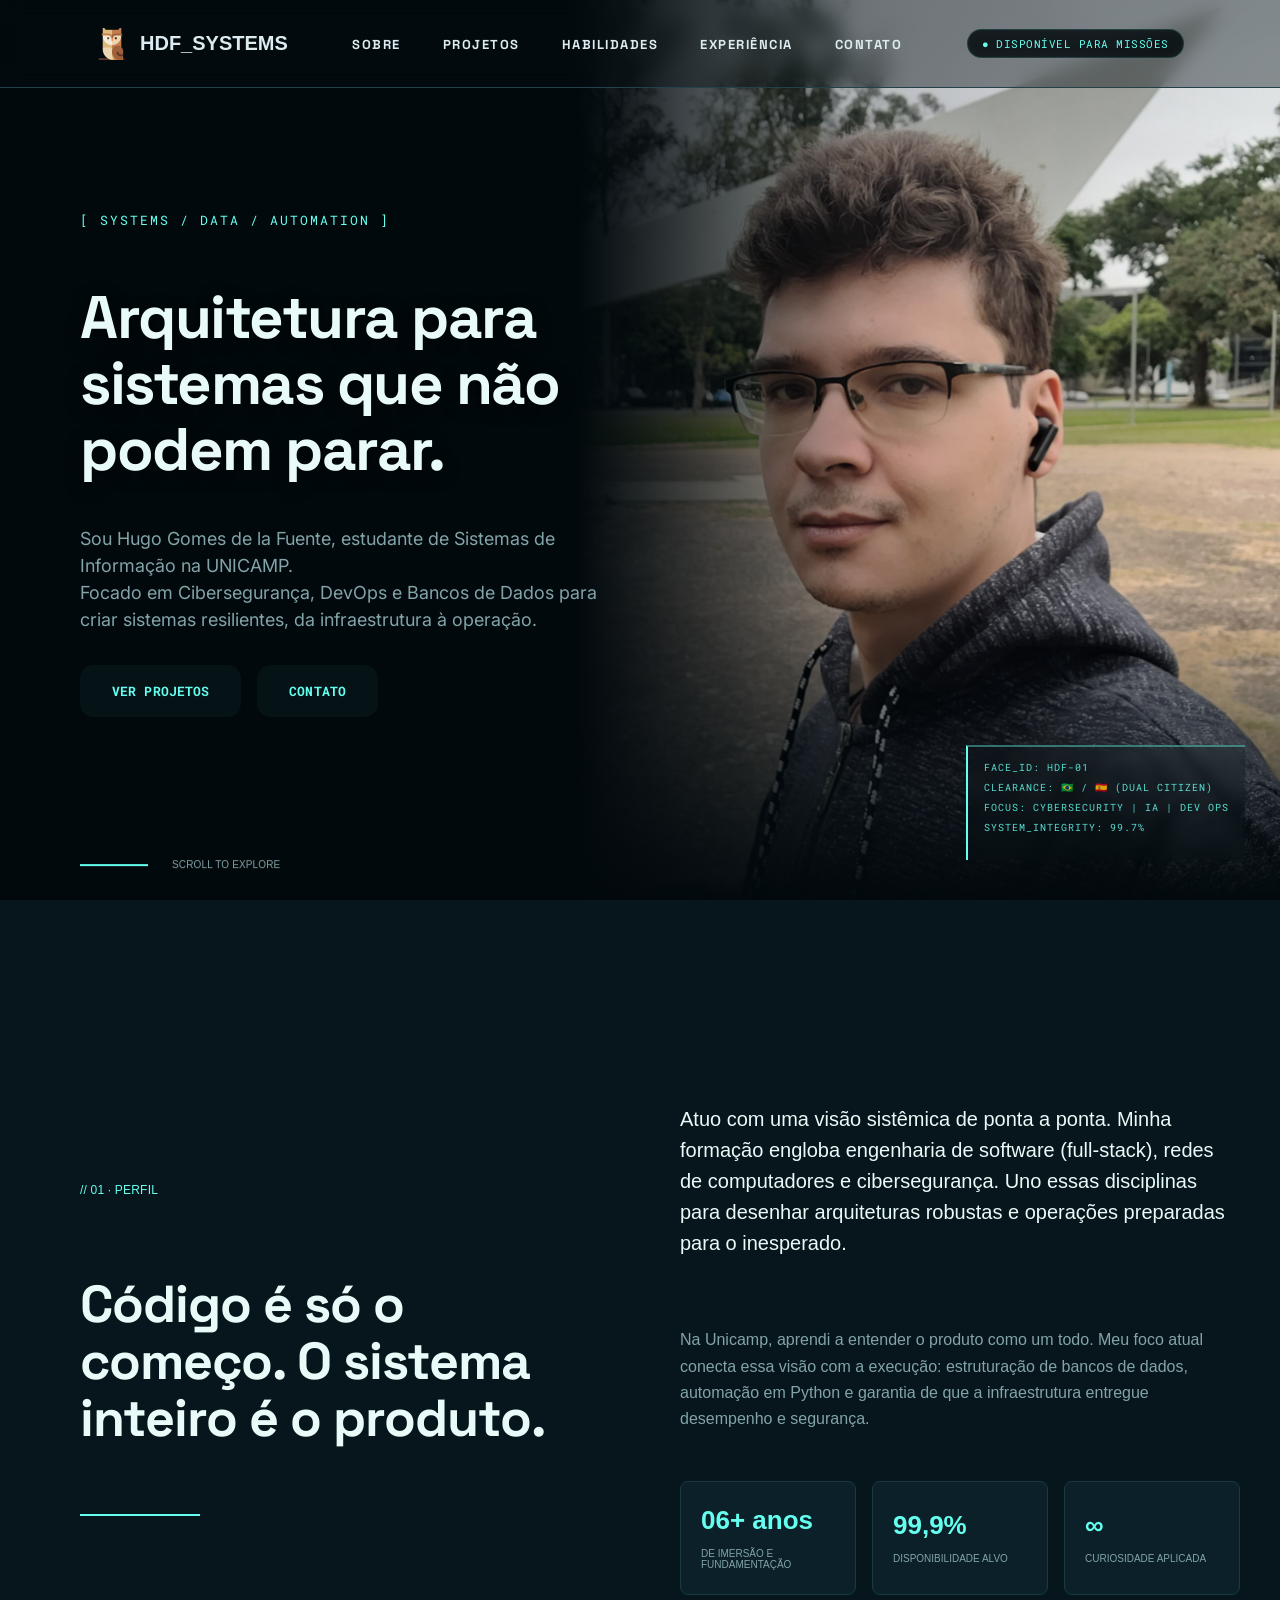
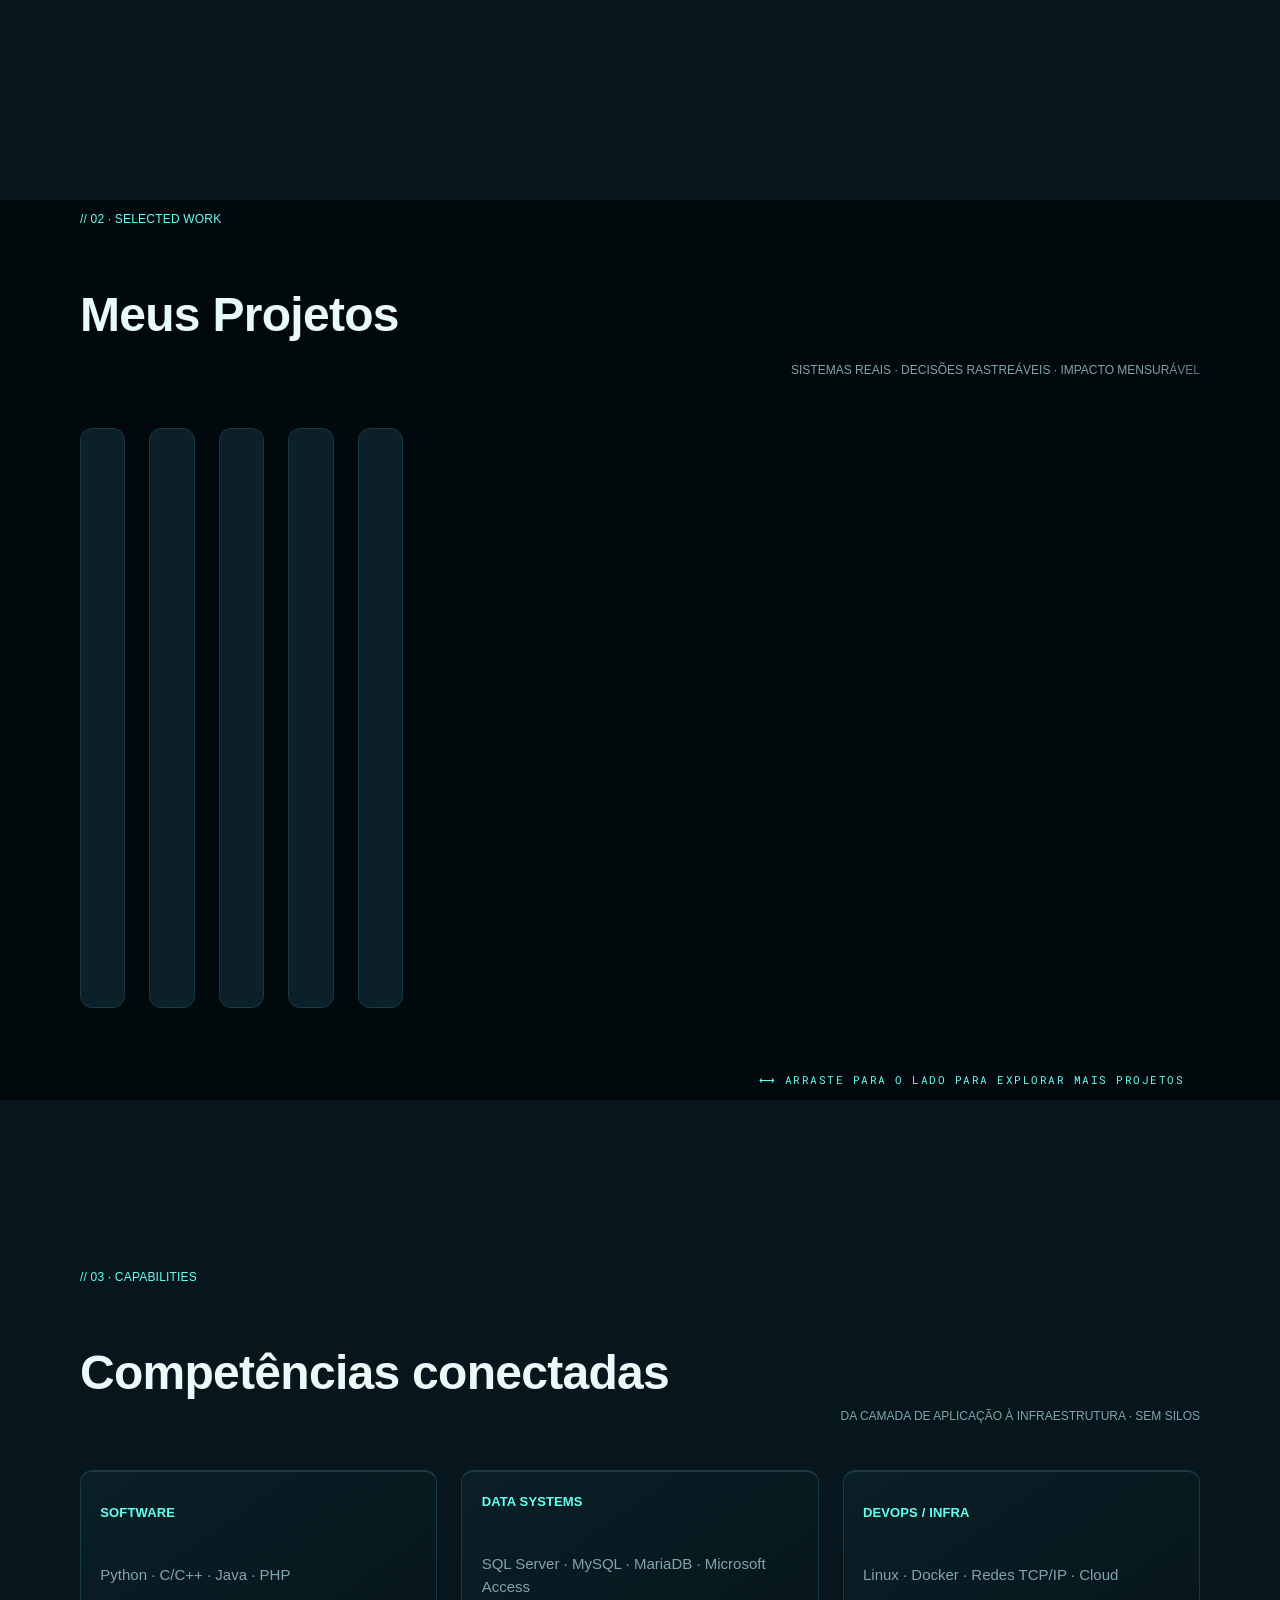
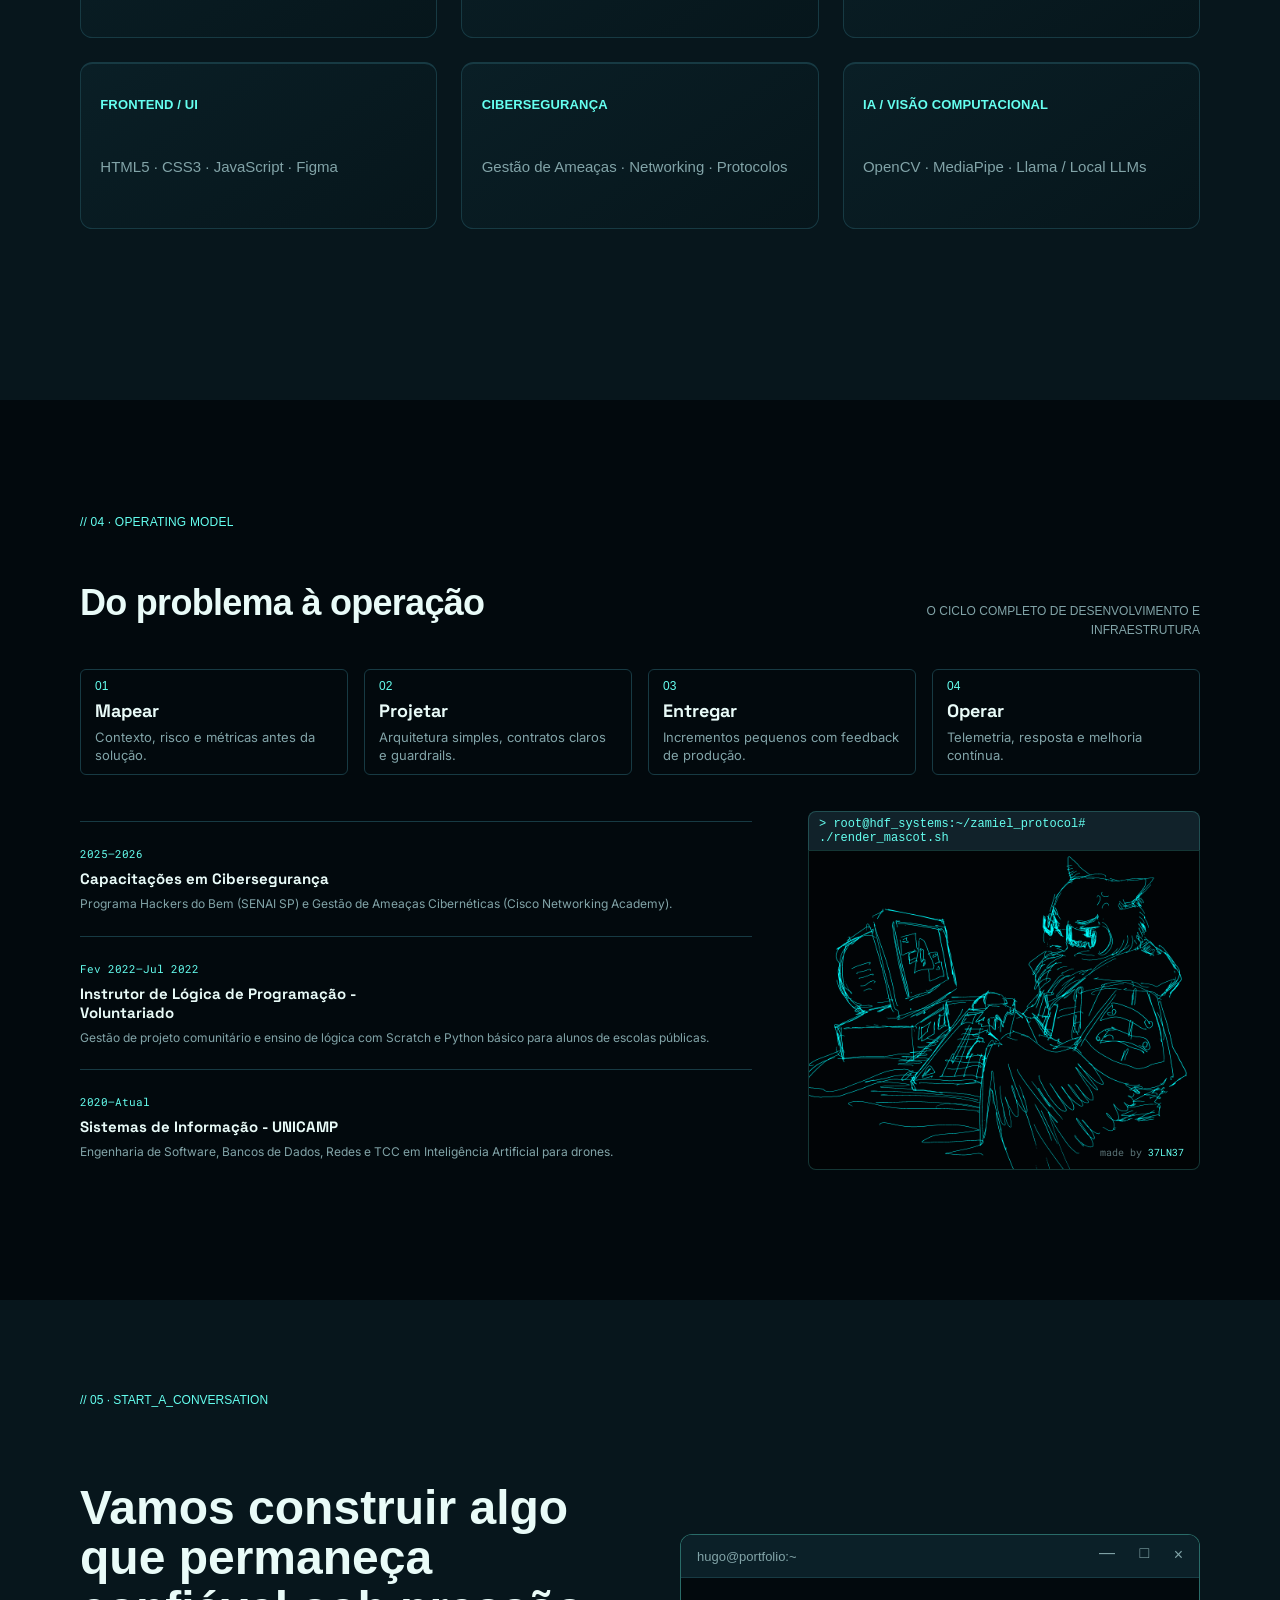
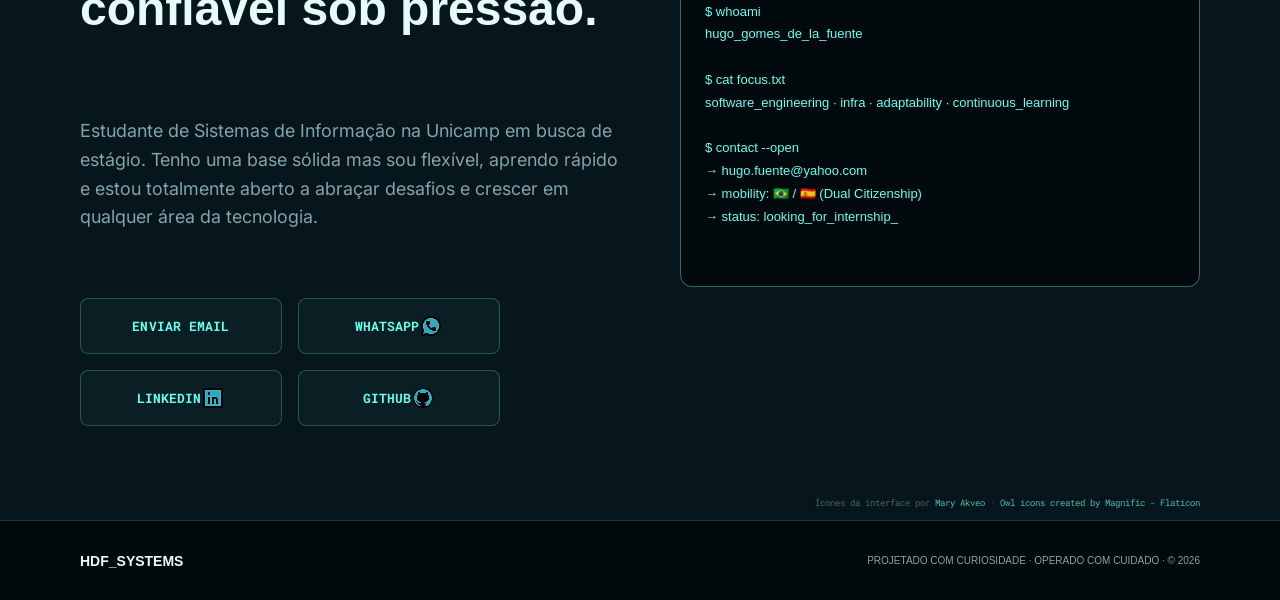
==== commit 90f24c5b: "previews 2" ====
--- a/index.html
+++ b/index.html
@@ -9,10 +9,10 @@
     >
     <title>Hugo Fuente | HDF_SYSTEMS</title>
 
-    <meta property="og:title" content="Projeto API Bancária | Hugo Fuente" />
-    <meta property="og:description" content="Desenvolvimento de uma API para sistema bancário utilizando FastAPI, PostgreSQL e Docker." />
-    <meta property="og:image" content="https://hugo-fuente.github.io/Hugo-Portfolio/img/retrato-principal-de-hugo.png" />
-    <meta property="og:url" content="https://hugo-fuente.github.io/Hugo-Portfolio/projeto-conta-epp.html" />
+    <meta property="og:title" content="Hugo Fuente | HDF_SYSTEMS" />
+    <meta property="og:description" content="Portfólio de Hugo Gomes de la Fuente, estudante de Sistemas de Informação com foco em cibersegurança, DevOps e bancos de dados." />
+    <meta property="og:image" content="https://hugo-fuente.github.io/Hugo-Portfolio/img/preview.png" />
+    <meta property="og:url" content="https://hugo-fuente.github.io/Hugo-Portfolio" />
     <meta property="og:type" content="website" />
 
     <link rel="icon" type="image/png" href="img/icons/owl2.png?v=2">
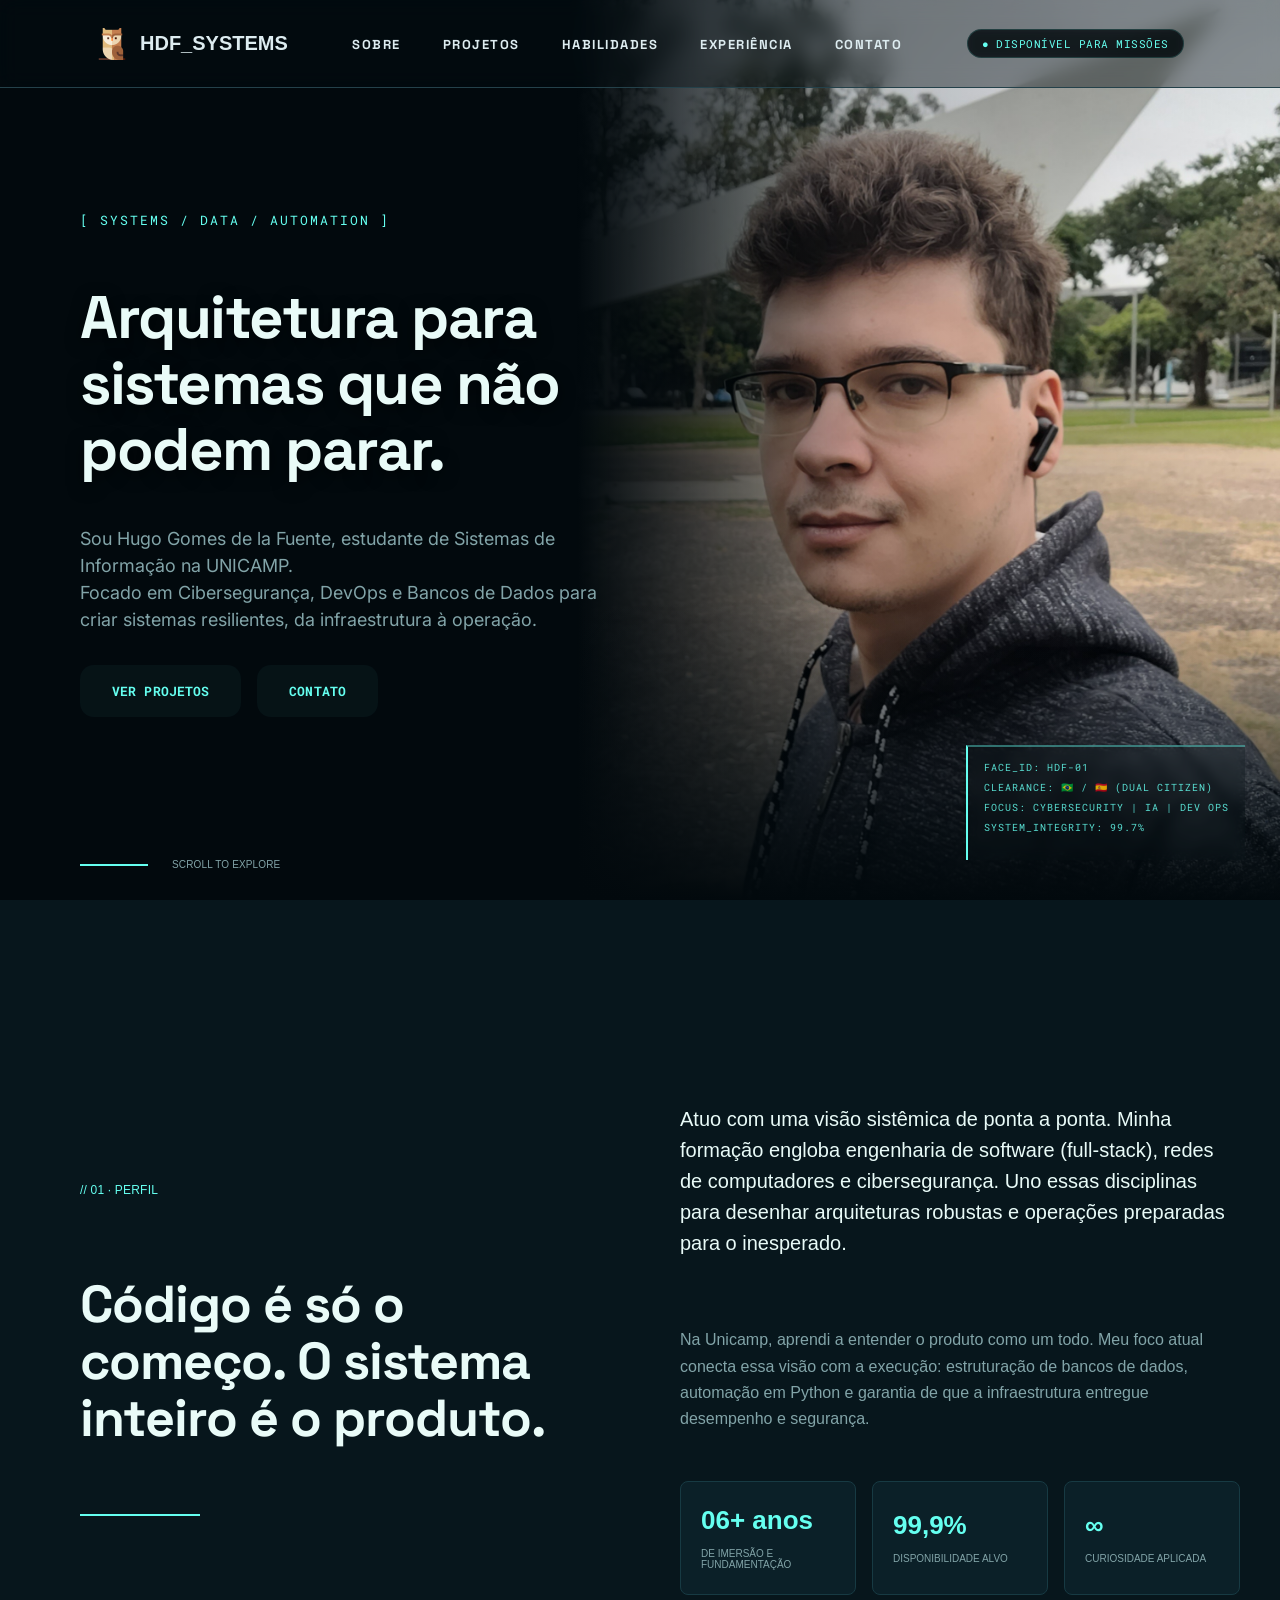
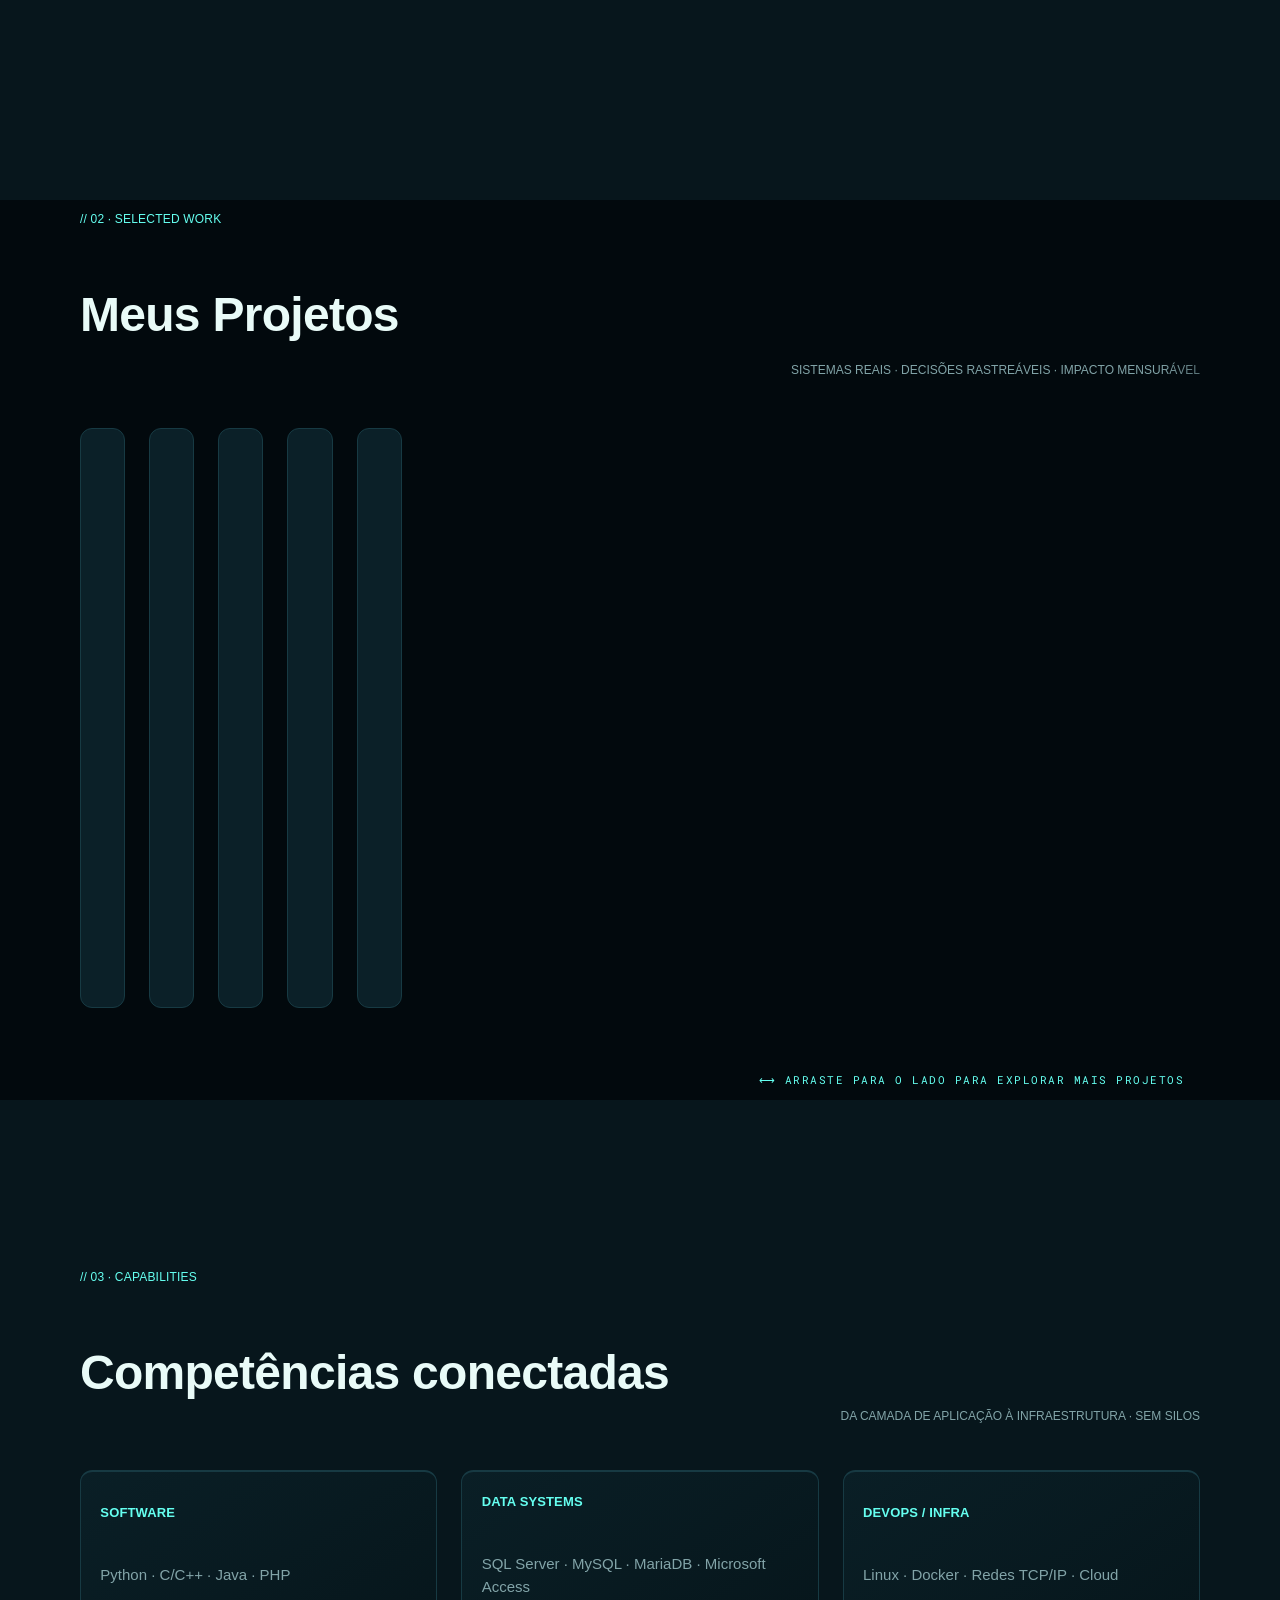
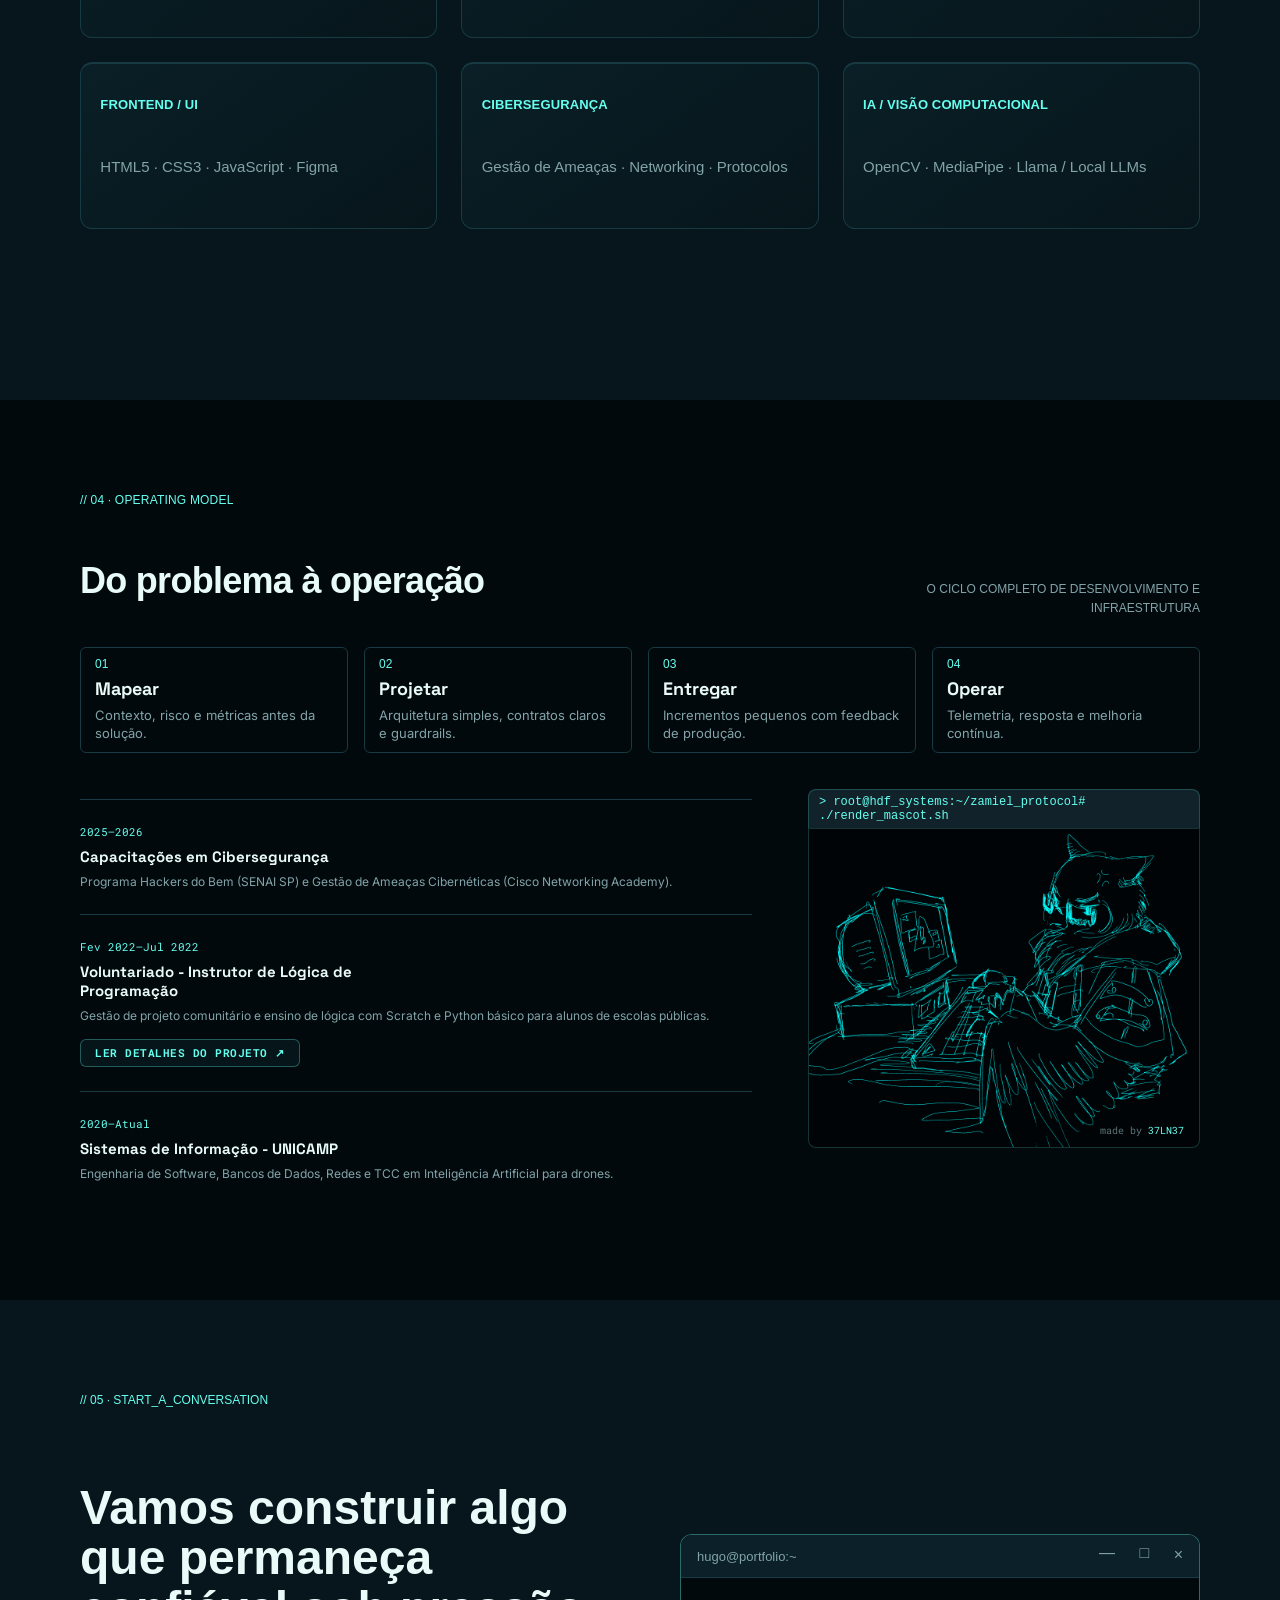
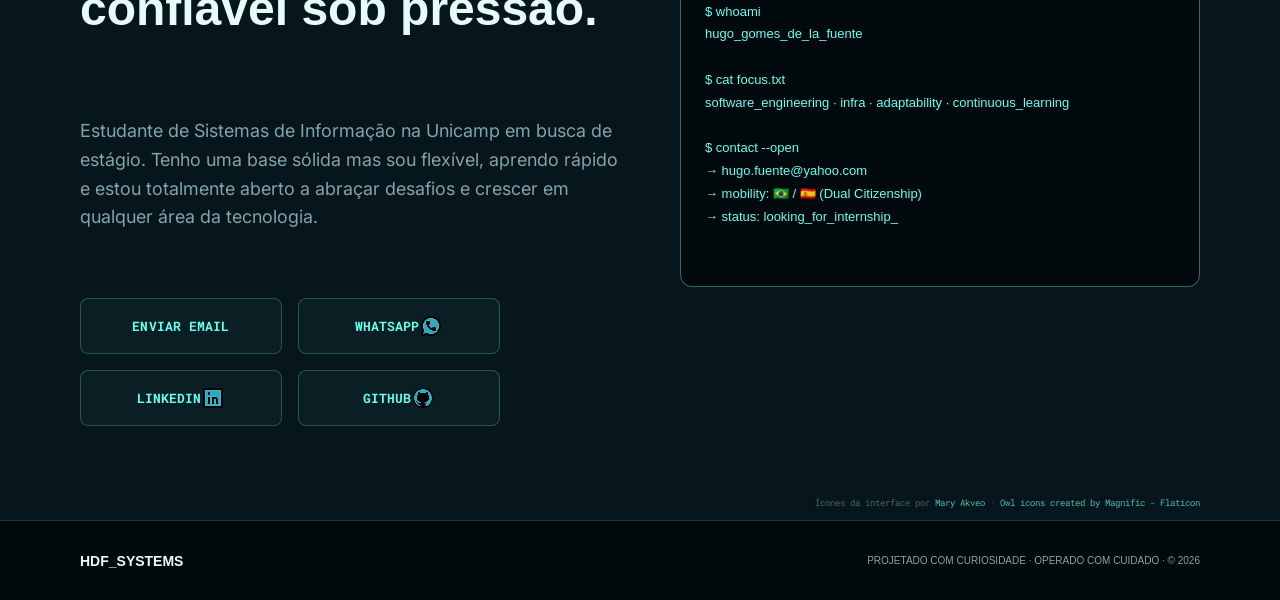
==== commit 31c0b7f5: "projeto voluntario adicionado" ====
--- a/index.html
+++ b/index.html
@@ -302,7 +302,7 @@
             <div class="experiencia-container">
               <div class="experiencia-texto">
                 <div class="experncia">
-                  <article class="marco-profissional">
+                                    <article class="marco-profissional">
                     <time class="per-odo" datetime="2025">2025—2026</time>
                     <h3 class="cargo">Capacitações em Cibersegurança</h3>
                     <p class="resumo">
@@ -311,9 +311,15 @@
                   </article>
                   <article class="marco-profissional">
                     <time class="per-odo" datetime="2022-02">Fev 2022—Jul 2022</time>
-                    <h3 class="cargo-2">Instrutor de Lógica de Programação - Voluntariado</h3>
+                    <h3 class="cargo-2">Voluntariado - Instrutor de Lógica de Programação</h3>
                     <p class="resumo-2">
                       Gestão de projeto comunitário e ensino de lógica com Scratch e Python básico para alunos de escolas públicas.
+                      <br><br>
+                      <a href="projeto-voluntariado.html" style="text-decoration: none; display: inline-block;">
+                        <span style="font-family: 'Roboto Mono', monospace; font-size: 11px; color: #65fff0; font-weight: 700; border: 1px solid rgba(101,255,240,0.3); padding: 6px 14px; border-radius: 6px; background: rgba(101,255,240,0.05); letter-spacing: 0.5px; transition: all 0.3s ease; display: inline-block;" onmouseover="this.style.background='rgba(101,255,240,0.15)'; this.style.borderColor='#65fff0';" onmouseout="this.style.background='rgba(101,255,240,0.05)'; this.style.borderColor='rgba(101,255,240,0.3)';">
+                          LER DETALHES DO PROJETO ↗
+                        </span>
+                      </a>
                     </p>
                   </article>
                   <article class="marco-profissional">
@@ -323,7 +329,7 @@
                       Engenharia de Software, Bancos de Dados, Redes e TCC em Inteligência Artificial para drones.
                     </p>
                   </article>
-                </div>
+</div>
               </div>
 
               <div class="experiencia-terminal" aria-hidden="true">
@@ -418,4 +424,4 @@
       </div>
     </div>
   </body>
-</html>
+</html>
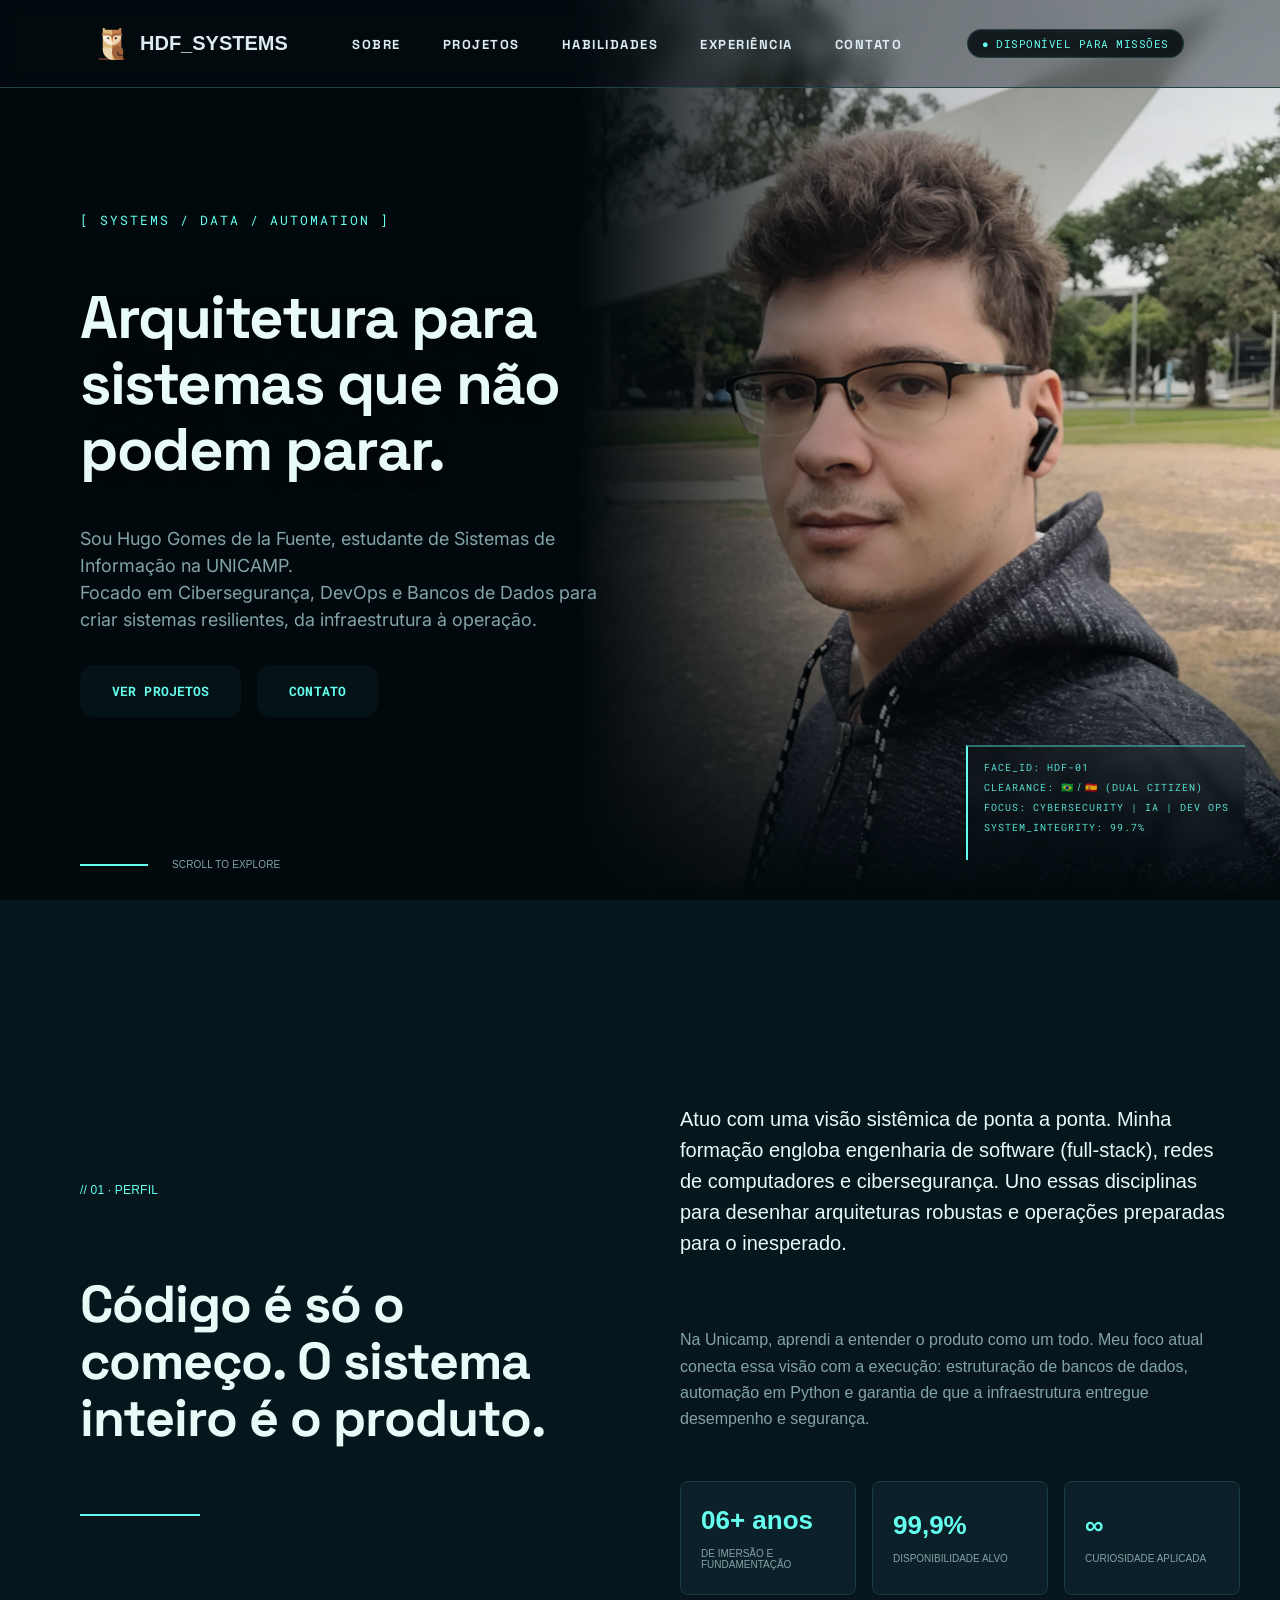
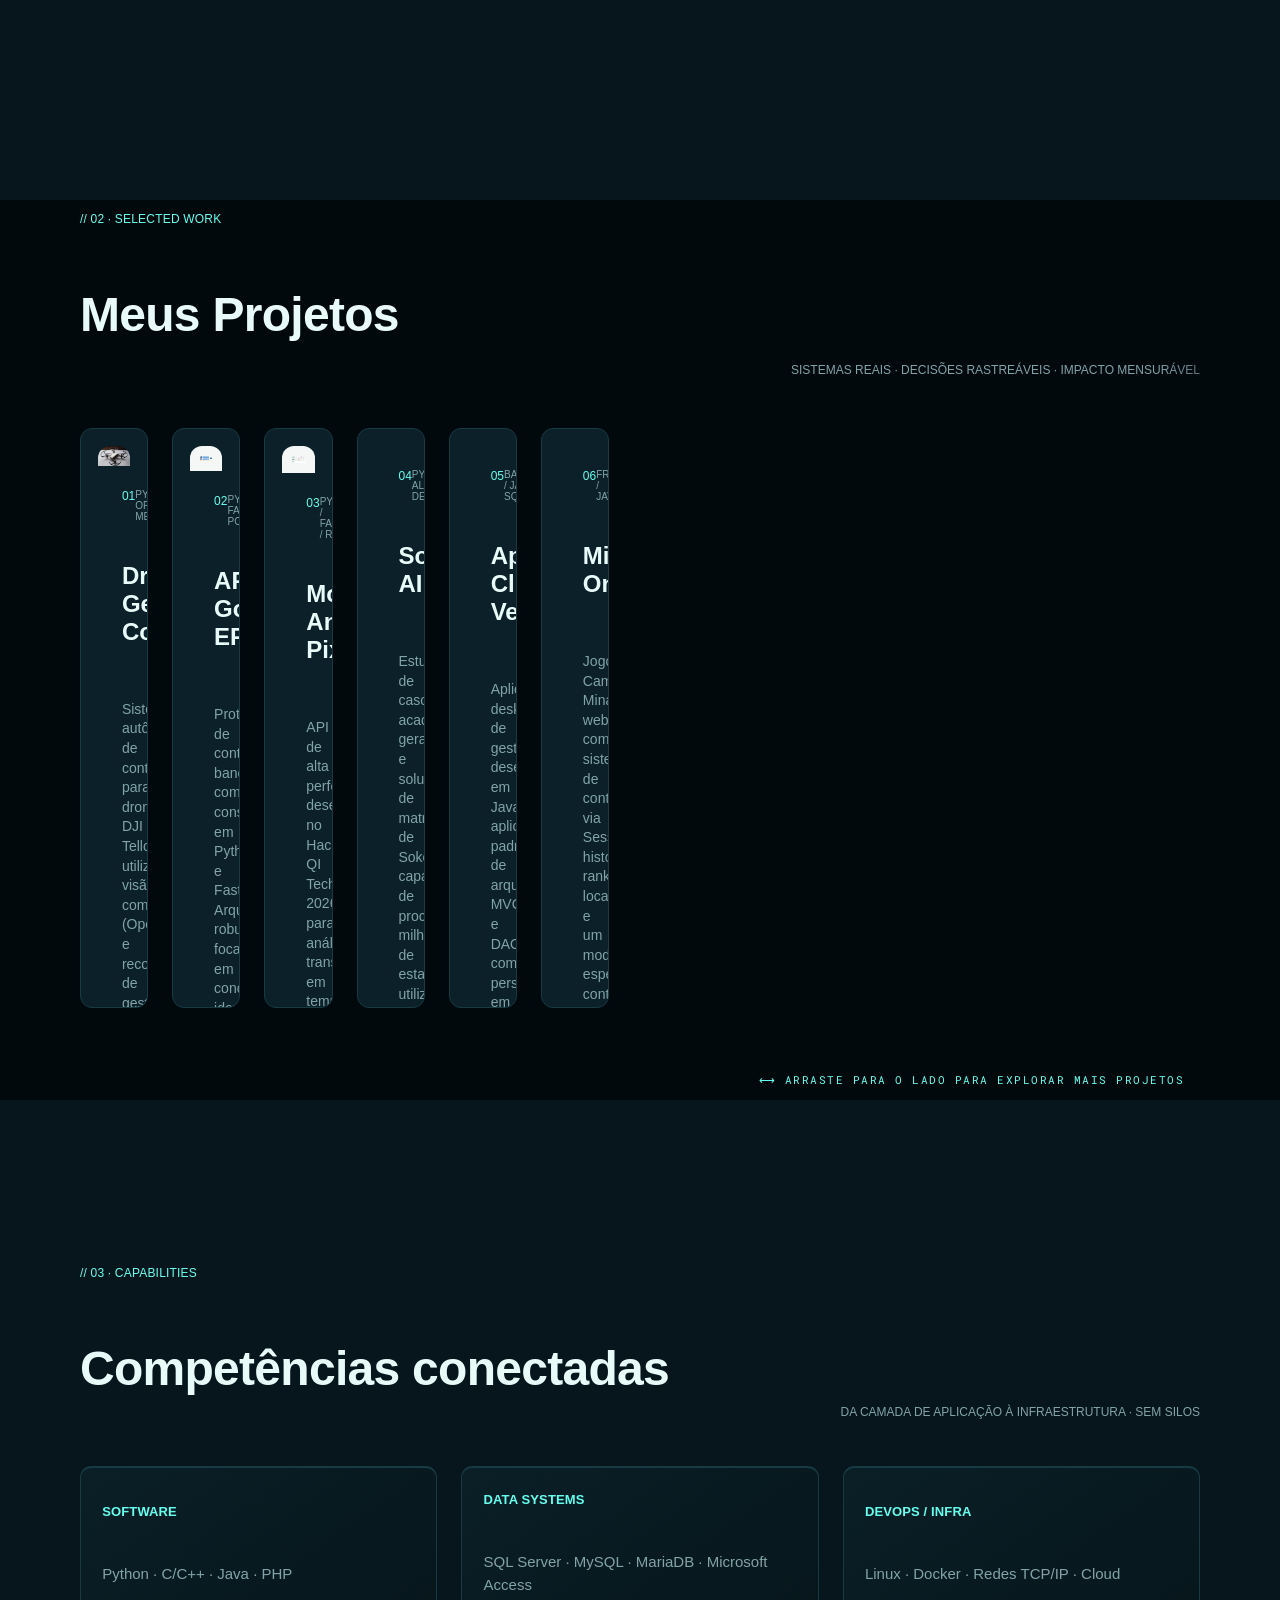
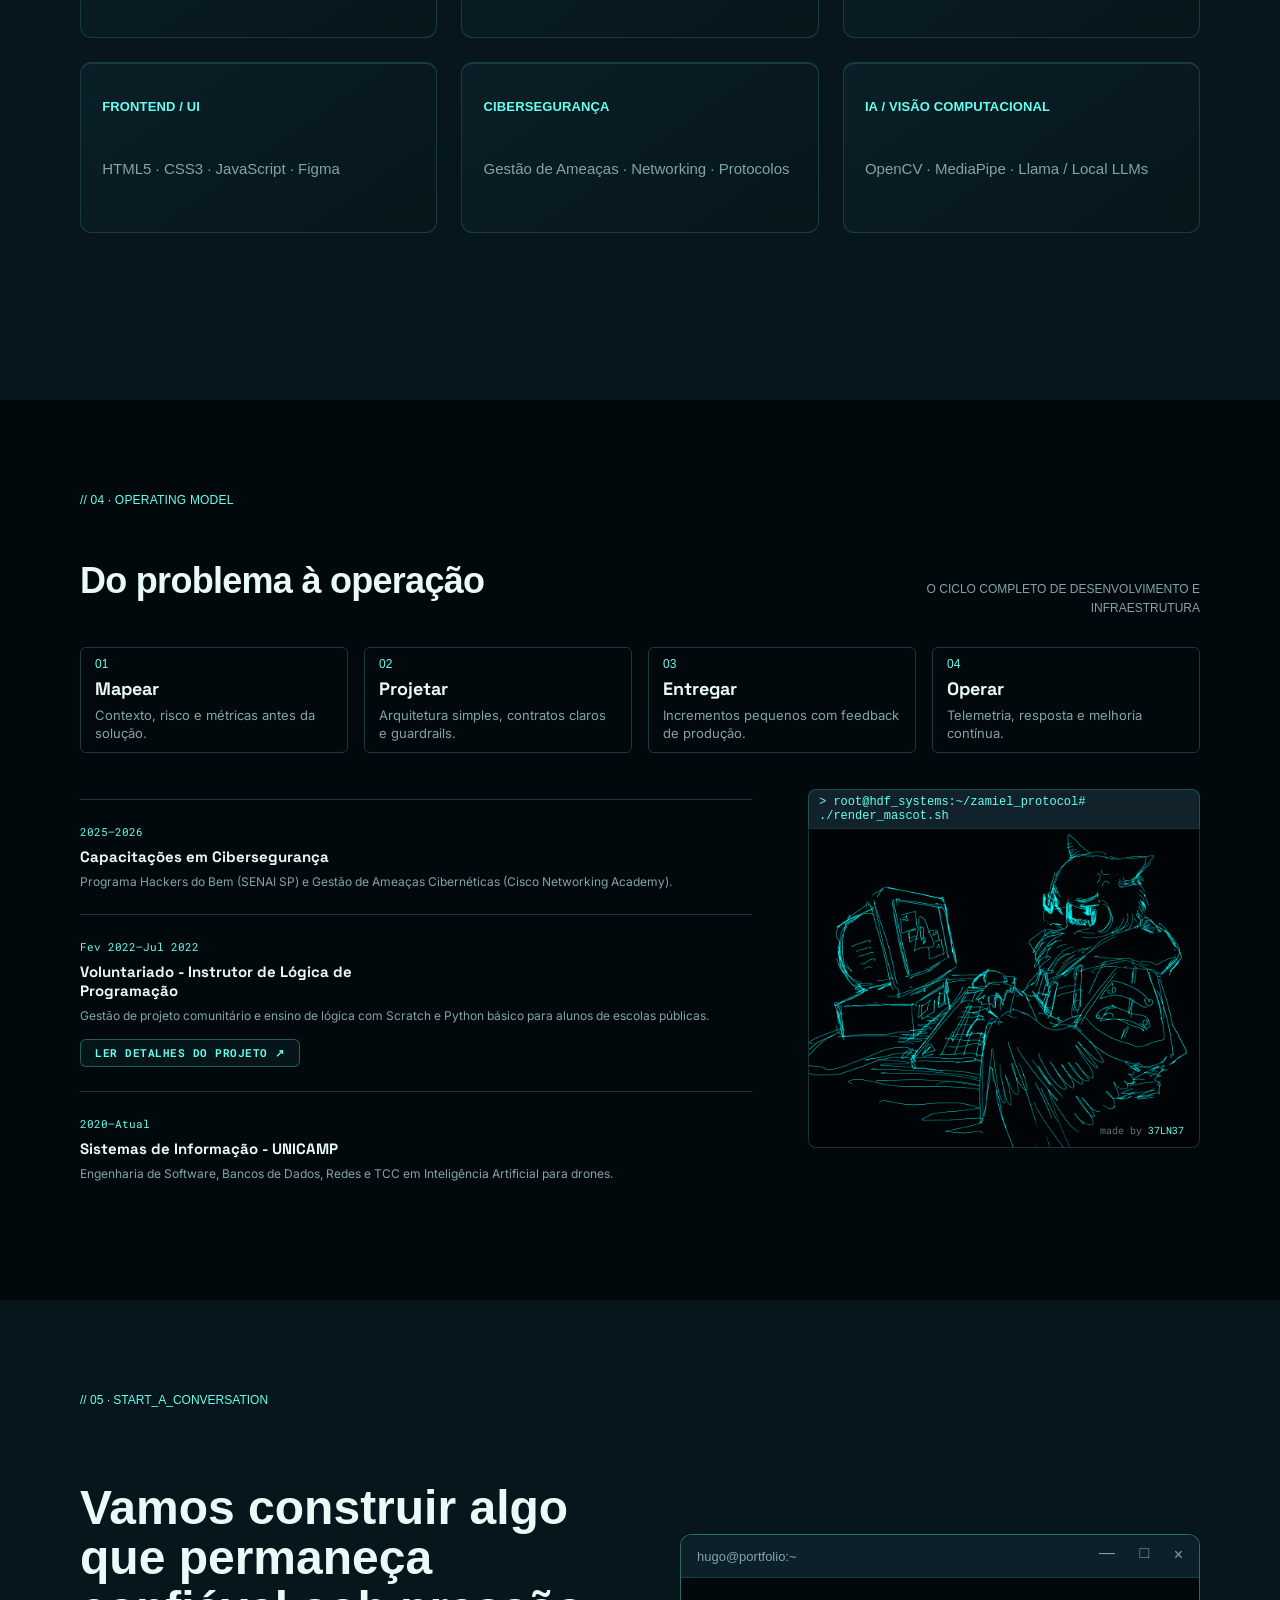
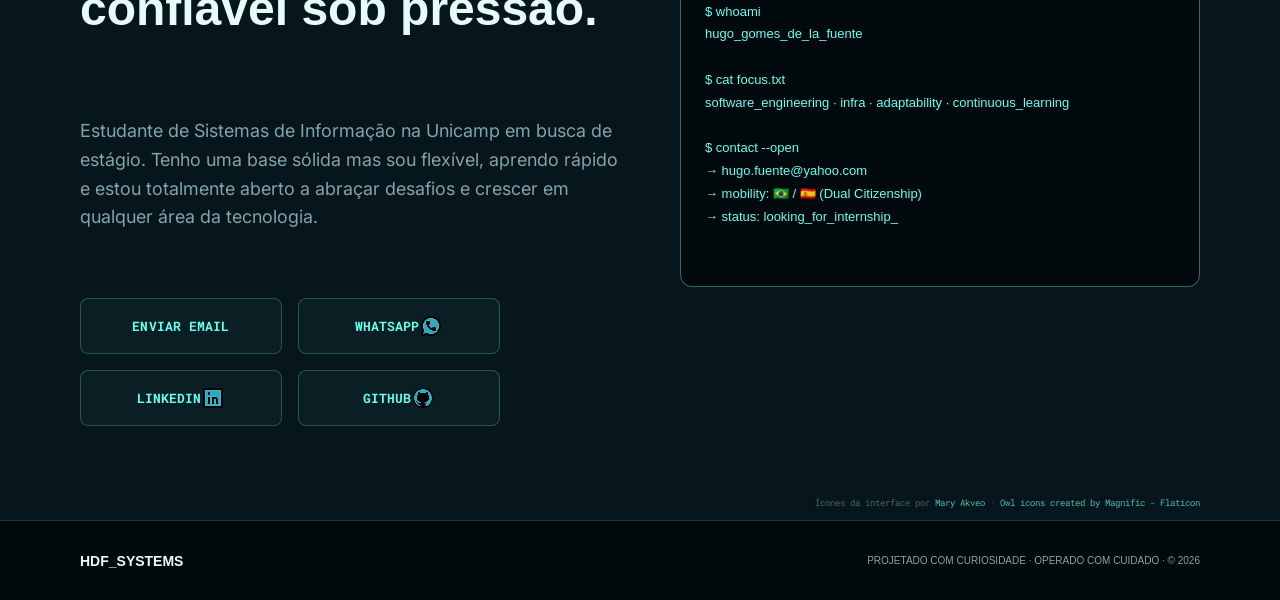
==== commit ab575fd3: "more additions" ====
--- a/index.html
+++ b/index.html
@@ -76,7 +76,7 @@
           <aside class="leitura-biomtrica" aria-label="Informações do sistema">
             <p class="leitura">
               FACE_ID: HDF-01<br>
-              CLEARANCE: 🇧🇷 / 🇪🇸 (DUAL CITIZEN)<br>
+              CLEARANCE: <span style="font-family: 'Segoe UI Emoji', 'Apple ColorEmoji', sans-serif;">🇧🇷 / 🇪🇸</span> (DUAL CITIZEN)<br>
               FOCUS: CYBERSECURITY | IA | DEV OPS<br>
               SYSTEM_INTEGRITY: 99.7%
             </p>
@@ -140,13 +140,13 @@
             <!-- Início do Carrossel -->
             <div class="lista-de-projetos">
               
-              <!-- 01. DRONE -->
+              <!-- Cartão 1: Drone Gesture Control -->
               <article class="div-2" style="cursor: pointer;" onclick="window.location.href='projeto-drone.html';">
-                <img class="visual-do-projeto" src="img/visual-do-projeto-2.png" alt="Interface do projeto Drone Gesture Control" loading="lazy">
+                <img class="visual-do-projeto" src="img/visual-do-projeto-2.png" alt="Drone Gesture Control" loading="lazy">
                 <div class="contedo">
                   <div class="metadados">
                     <span class="text-wrapper">01</span>
-                    <span class="tipo">IA / VISÃO COMPUTACIONAL</span>
+                    <span class="tipo">PYTHON / OPENCV / MEDIAPIPE</span>
                   </div>
                   <h3 class="t-tulo-3">Drone Gesture Control</h3>
                   <p class="descri-o-3">
@@ -156,13 +156,13 @@
                 </div>
               </article>
 
-              <!-- 02. API QI TECH -->
+              <!-- Cartão 2: API de Governança EPP -->
               <article class="div-2" style="cursor: pointer;" onclick="window.location.href='projeto-conta-epp.html';">
-                <img class="img" src="img/c4-diagram.png" alt="Arquitetura do sistema bancário" loading="lazy" style="object-position: top center; background-color: #0b2028;">
+                <img class="img" src="img/c4-diagram.png" alt="API de Governança EPP" loading="lazy" style="object-fit: contain; object-position: center; background-color: #f4f7f6; padding: 10px; box-sizing: border-box;">
                 <div class="contedo">
                   <div class="metadados">
                     <span class="text-wrapper">02</span>
-                    <span class="tipo">BACKEND / ARQUITETURA</span>
+                    <span class="tipo">PYTHON / FASTAPI / POSTGRESQL</span>
                   </div>
                   <h3 class="t-tulo-3">API de Governança EPP</h3>
                   <p class="descri-o-3">
@@ -172,31 +172,46 @@
                 </div>
               </article>
 
-              <!-- NOVO PROJETO: SOKOPATO -->
+              <!-- Cartão 3: Motor Antifraude Pix -->
+              <article class="div-2" style="cursor: pointer;" onclick="window.location.href='projeto-antifraude.html';">
+                <img class="img" src="img/antifraude-bd.png" alt="Diagrama de Banco de Dados PostgreSQL do Motor Antifraude Pix" loading="lazy" style="object-fit: contain; object-position: center; background-color: #f4f7f6; padding: 10px; box-sizing: border-box;">
+                <div class="contedo">
+                  <div class="metadados">
+                    <span class="text-wrapper">03</span>
+                    <span class="tipo">PYTHON / FASTAPI / RISCO</span>
+                  </div>
+                  <h3 class="t-tulo-3">Motor Antifraude Pix</h3>
+                  <p class="descri-o-3">
+                    API de alta performance desenvolvida no Hackathon QI Tech 2026 para análise transacional em tempo real, garantindo idempotência e isolamento por locks de concorrência.
+                  </p>
+                  <span class="m-trica">Ver detalhes e arquitetura ↗</span>
+                </div>
+              </article>
+
+              <!-- Cartão 4: Sokopato AI Solver -->
               <article class="div-2" style="cursor: pointer;" onclick="window.location.href='projeto-sokopato.html';">
-                <!-- Usando a tela da web do jogo como capa, chama muita atenção -->
-                <img class="img" src="img/sokopato-logo.jpg" alt="Interface Web da IA resolvendo o Sokoban" loading="lazy" style="object-position: center center;">
-                <div class="contedo">
-                  <div class="metadados">
-                    <!-- Atualize a numeração conforme a posição -->
-                    <span class="text-wrapper">03</span> 
-                    <span class="tipo">IA / ALGORITMOS / BUSCA</span>
+                <img class="img" src="img/sokopato-logo.jpg" alt="Sokopato AI Solver" loading="lazy" style="object-position: center center;">
+                <div class="contedo">
+                  <div class="metadados">
+                    <span class="text-wrapper">04</span>
+                    <span class="tipo">PYTHON / ALGORITMOS DE BUSCA</span>
                   </div>
                   <h3 class="t-tulo-3">Sokopato AI Solver</h3>
                   <p class="descri-o-3">
-                    Estudo de Caso acadêmico: Gerador e solucionador de matrizes de Sokoban capaz de processar milhares de estados utilizando o algoritmo de busca heurística A* (A-Star).
-                  </p>
-                  <!-- Mudamos a métrica para indicar que é um estudo de caso e não um link para o github -->
-                  <span class="m-trica">Ler Estudo de Caso ↗</span>
-                </div>
-              </article>
-
-              <!-- 04. CLÍNICA VETERINÁRIA -->
+                    Estudo de caso acadêmico: gerador e solucionador de matrizes de Sokoban capaz de processar milhares de estados utilizando o algoritmo de busca heurística A*.
+                  </p>
+                  <span class="m-trica">Ler estudo de caso ↗</span>
+                </div>
+              </article>
+
+              
+
+              <!-- Cartão 5: Clínica Veterinária -->
               <article class="div-2" style="cursor: pointer;" onclick="window.open('https://github.com/Hugo-Fuente/ClinicaVeterinaria', '_blank');">
-                <img class="img" src="img/visual-do-projeto.png" alt="Interface do aplicativo de clínica veterinária" loading="lazy">
-                <div class="contedo">
-                  <div class="metadados">
-                    <span class="text-wrapper">04</span>
+                <img class="img" src="img/visual-do-projeto.png" alt="Interface do aplicativo de clínica veterinária" loading="lazy" style="object-position: center; object-fit: cover; background-color: #0b2028;">
+                <div class="contedo">
+                  <div class="metadados">
+                    <span class="text-wrapper">05</span>
                     <span class="tipo">BACKEND / JAVA / SQL</span>
                   </div>
                   <h3 class="t-tulo-3">App de Clínica Veterinária</h3>
@@ -207,12 +222,12 @@
                 </div>
               </article>
 
-              <!-- 05. MINESWEEPER -->
-              <article class="minesweeper" style="cursor: pointer;" onclick="window.open('https://github.com/Hugo-Fuente/MinesweeperOnline', '_blank');">
-                <img class="visual-do-projeto-2" src="img/image.png" alt="Interface do jogo Minesweeper Online" loading="lazy">
-                <div class="contedo-2">
-                  <div class="metadados">
-                    <span class="text-wrapper">05</span>
+              <!-- Cartão 6: Minesweeper -->
+              <article class="div-2" style="cursor: pointer;" onclick="window.open('https://github.com/Hugo-Fuente/MinesweeperOnline', '_blank');">
+                <img class="img" src="img/image.png" alt="Interface do jogo Minesweeper Online" loading="lazy" style="object-position: center; object-fit: cover; background-color: #0b2028;">
+                <div class="contedo">
+                  <div class="metadados">
+                    <span class="text-wrapper">06</span>
                     <span class="tipo">FRONTEND / JAVASCRIPT</span>
                   </div>
                   <h3 class="t-tulo-3">Minesweeper Online</h3>
@@ -222,6 +237,8 @@
                   <span class="m-trica">Ver repositório ↗</span>
                 </div>
               </article>
+
+
             </div>
 
             <!-- O TEXTO "ARRASTE PARA O LADO" AGORA FICA AQUI EMBAIXO -->
@@ -401,7 +418,7 @@
                     software_engineering · infra · adaptability · continuous_learning<br><br>
                     $ contact --open<br>
                     → hugo.fuente@yahoo.com<br>
-                    → mobility: 🇧🇷 / 🇪🇸 (Dual Citizenship)<br>
+                    → mobility: <span style="font-family: 'Segoe UI Emoji', 'Apple ColorEmoji', sans-serif;">🇧🇷 / 🇪🇸</span> (Dual Citizenship)<br>
                     → status: looking_for_internship_
                   </p>
                 </div>
--- a/style.css
+++ b/style.css
@@ -43,7 +43,7 @@
   width: 100%;
   background-color: #02090d;
   
-  /* A MÁGICA: Corta a parte da foto que tenta invadir a próxima secção */
+  /* A MÁGICA: Corta a parte da foto que tenta invadir a próxima seção */
   overflow: hidden; 
   
   scroll-snap-align: start; 
@@ -827,7 +827,7 @@
 
 .frame .ttulo-da-seo-2 {
   display: flex;
-  width: 100%; /* Mudado de 1254px para 100% para se adaptar ao ecrã */
+  width: 100%; /* Mudado de 1254px para 100% para se adaptar à tela */
   align-items: flex-end;
   justify-content: space-between;
   position: relative;
@@ -899,7 +899,7 @@
 .frame .competncia:hover {
   border-color: #65fff0 !important;
   border-top: 2px solid #65fff0 !important; /* O topo acende com mais intensidade */
-  transform: translateY(-6px) !important; /* O cartão levanta em direção ao utilizador */
+  transform: translateY(-6px) !important; /* O cartão levanta em direção ao usuário */
   
   /* Adiciona um brilho externo e um leve reflexo interno */
   box-shadow: 
@@ -1799,7 +1799,7 @@
      CORREÇÃO DEFINITIVA: CONTATO E TERMINAL (MOBILE)
      ========================================================================= */
 
-  /* 1. Força a secção inteira a não ultrapassar o ecrã */
+  /* 1. Força a seção inteira a não ultrapassar a tela */
   .frame .terminal-e-contato {
     padding: 60px 20px 40px !important;
     width: 100vw !important;
@@ -1954,12 +1954,12 @@
   bottom: 0;
   width: 120px; /* Largura do degradê */
   
-  /* Vai de totalmente transparente até à cor exata do fundo da secção (#02090d) */
+  /* Vai de totalmente transparente até a cor exata do fundo da seção (#02090d) */
   background: linear-gradient(to right, rgba(2, 9, 13, 0) 0%, rgba(2, 9, 13, 0.95) 100%);
   opacity: var(--fade-opacity, 1);
   transition: opacity 0.3s ease;
   
-  pointer-events: none; /* Garante que o rato atravessa a fumaça e consegue clicar no cartão */
+  pointer-events: none; /* Garante que o mouse atravessa a fumaça e consegue clicar no cartão */
   z-index: 5; /* Fica por cima dos cartões, mas por baixo do texto "Arraste para o lado" se necessário */
 }
 
@@ -2011,7 +2011,7 @@
 /* 3. ESTILO DO TEXTO DE INSTRUÇÃO NO RODAPÉ DO CARROSSEL */
 .instrucao-scroll {
   width: 100%;
-  text-align: right; /* Alinha à direita, seguindo o padrão de design da secção */
+  text-align: right; /* Alinha à direita, seguindo o padrão de design da seção */
   margin-top: 8px; /* Dá um pequeno espaço abaixo dos cartões */
   position: relative;
   z-index: 6;
@@ -2094,7 +2094,7 @@
   }
 }
 
-/* Restaura as cores do texto da secção de experiência */
+/* Restaura as cores do texto da seção de experiência */
 .experiencia-texto p {
   color: #a0b0b9; /* Cor cinza-azulado para a descrição */
   font-size: 1rem;
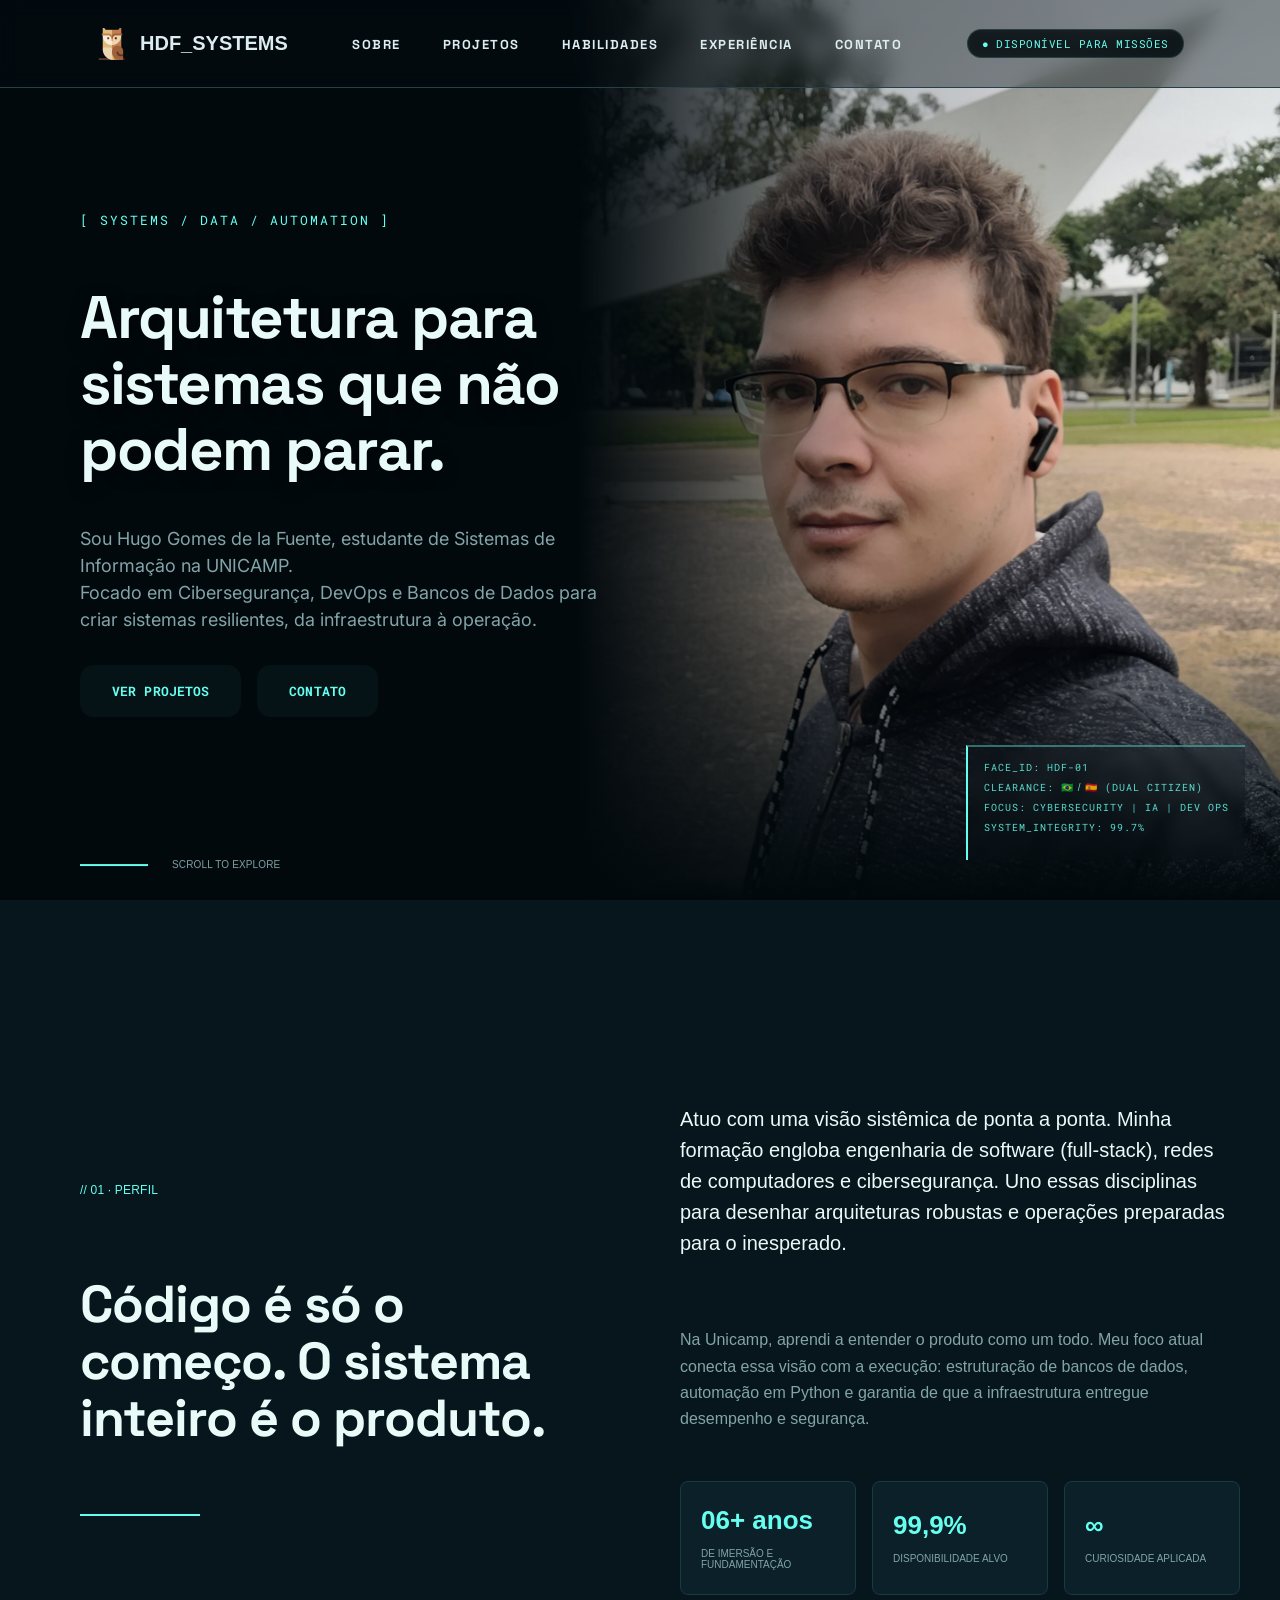
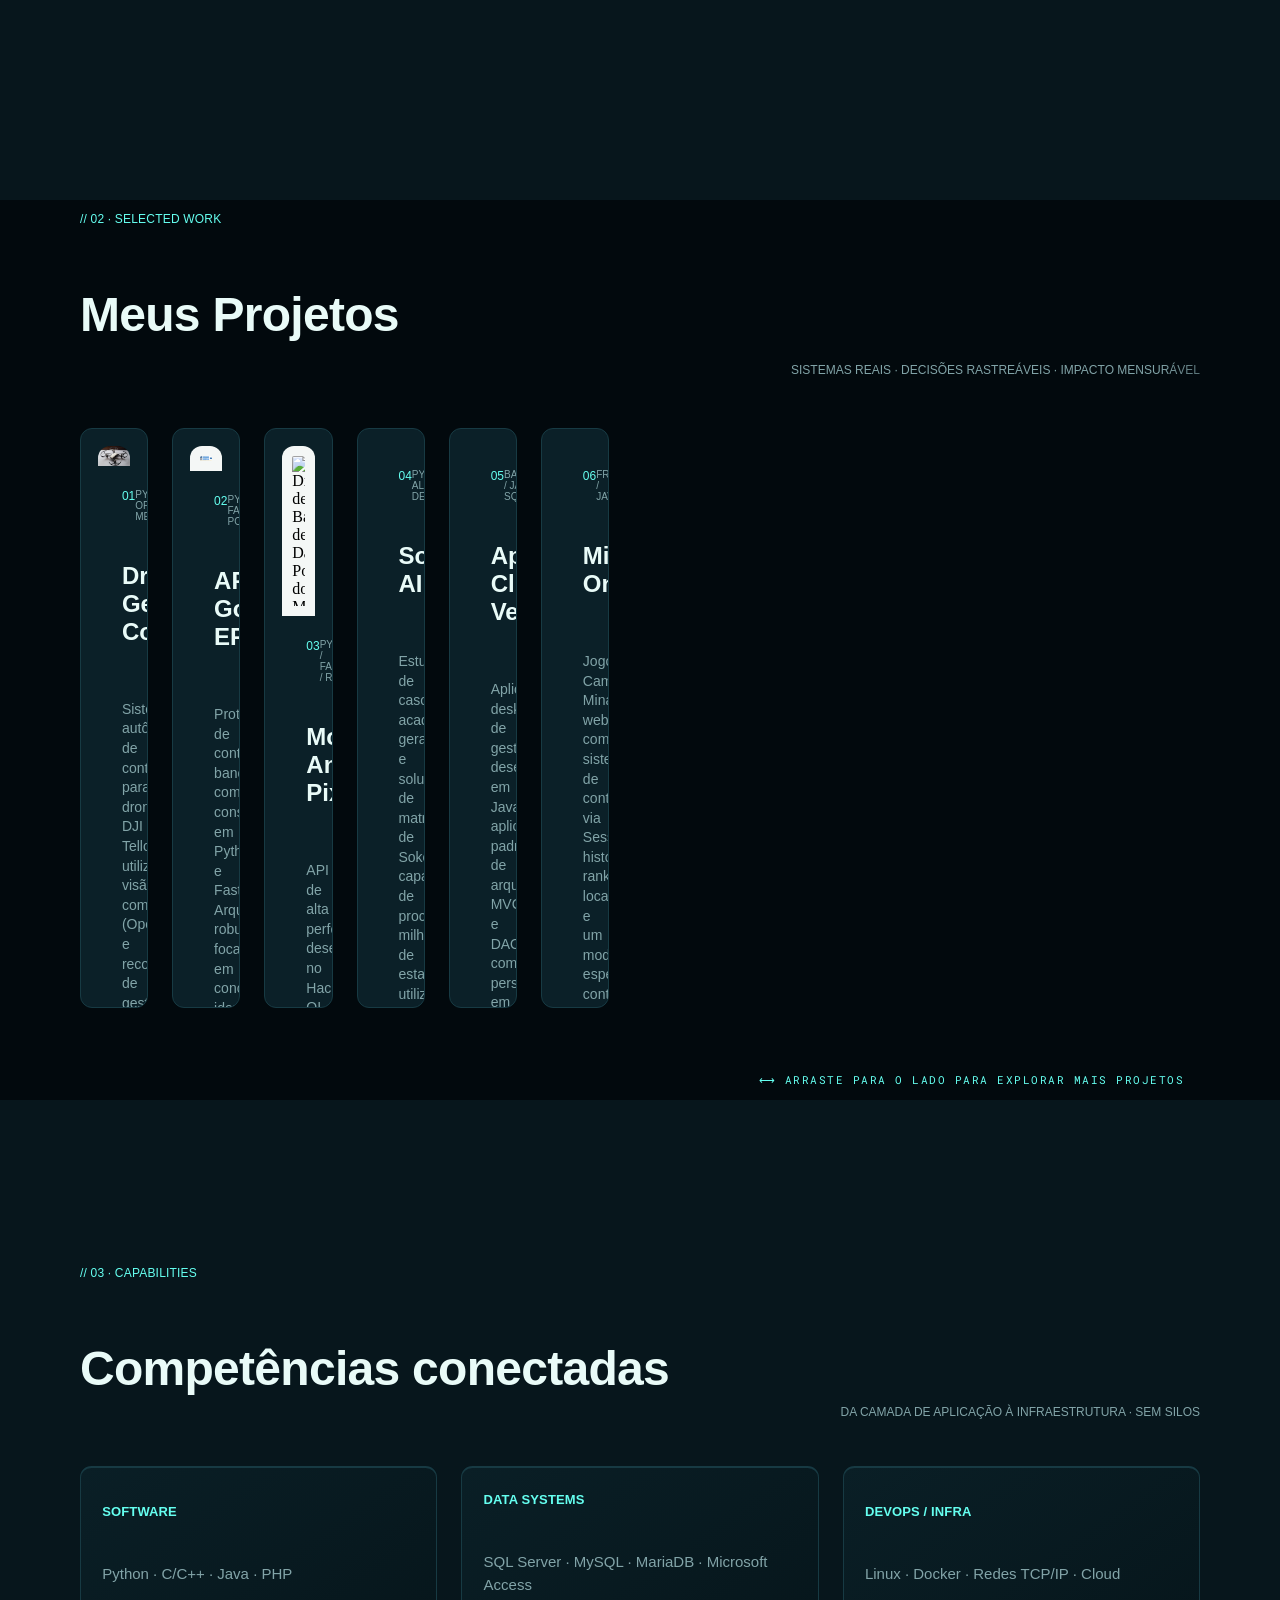
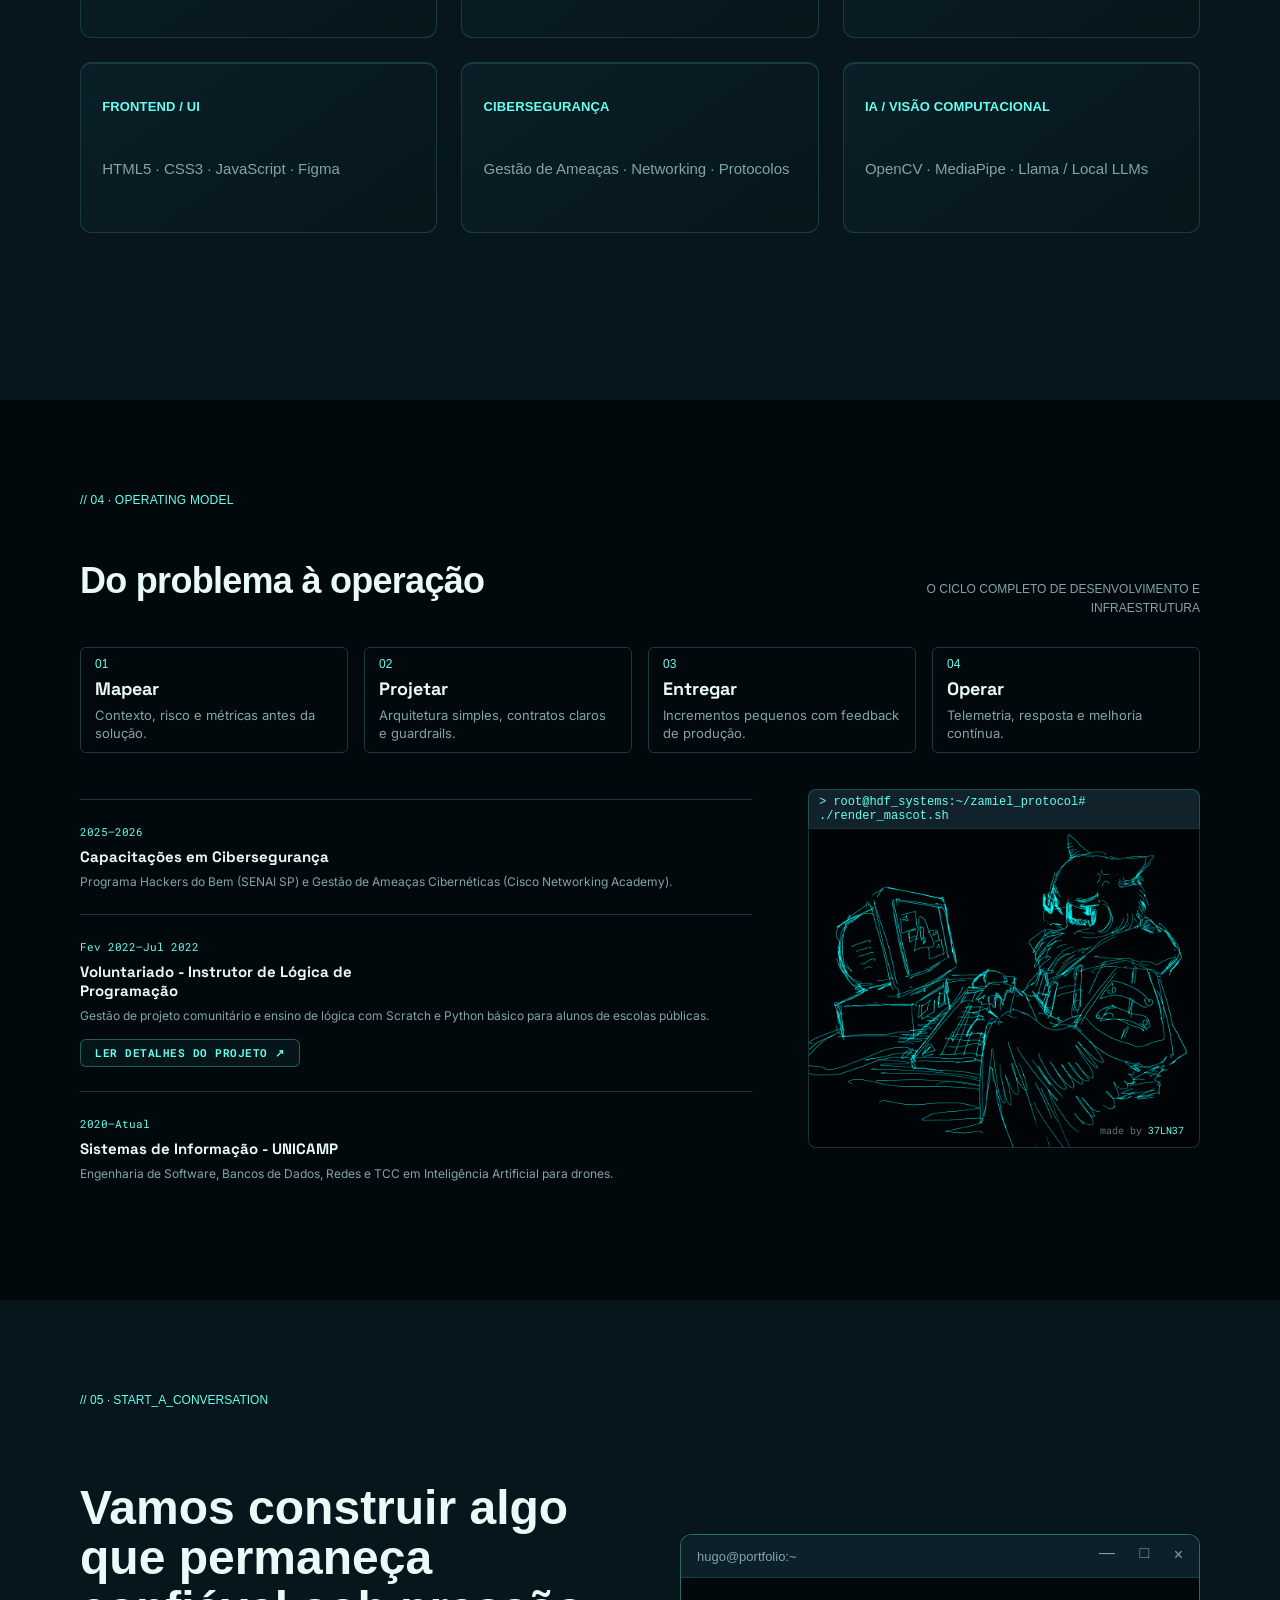
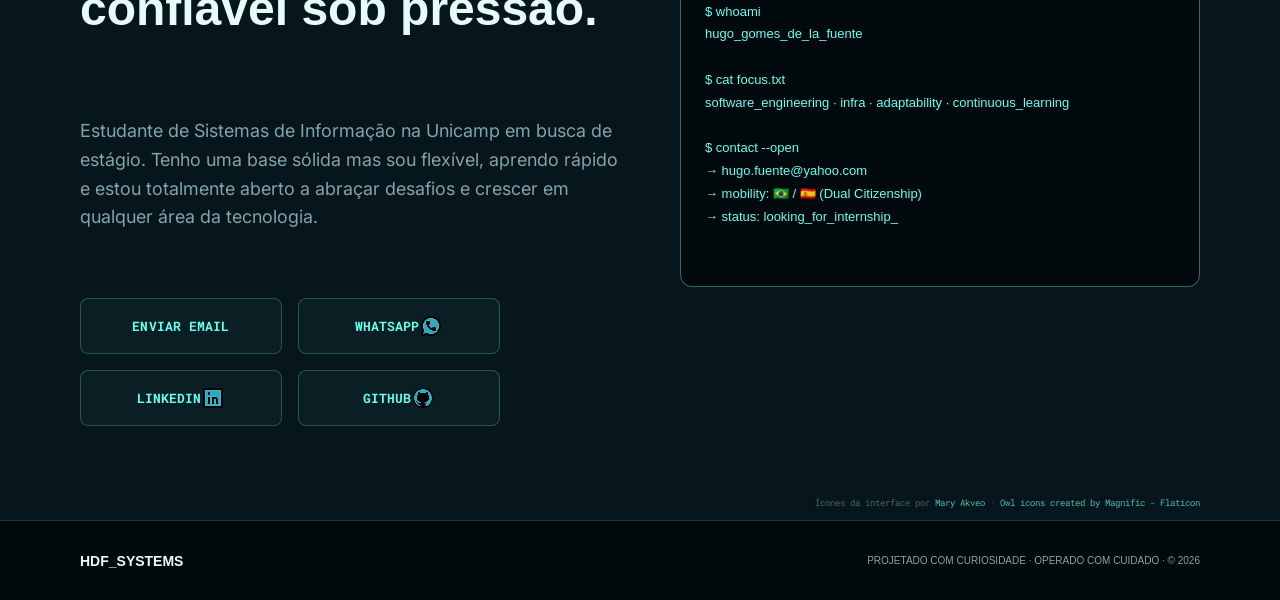
==== commit 5e713b8a: "page edits" ====
--- a/index.html
+++ b/index.html
@@ -174,7 +174,7 @@
 
               <!-- Cartão 3: Motor Antifraude Pix -->
               <article class="div-2" style="cursor: pointer;" onclick="window.location.href='projeto-antifraude.html';">
-                <img class="img" src="img/antifraude-bd.png" alt="Diagrama de Banco de Dados PostgreSQL do Motor Antifraude Pix" loading="lazy" style="object-fit: contain; object-position: center; background-color: #f4f7f6; padding: 10px; box-sizing: border-box;">
+                <img class="img" src="img/qitech-hackathon.jpg" alt="Diagrama de Banco de Dados PostgreSQL do Motor Antifraude Pix" loading="lazy" style="object-fit: contain; object-position: center; background-color: #f4f7f6; padding: 10px; box-sizing: border-box;">
                 <div class="contedo">
                   <div class="metadados">
                     <span class="text-wrapper">03</span>
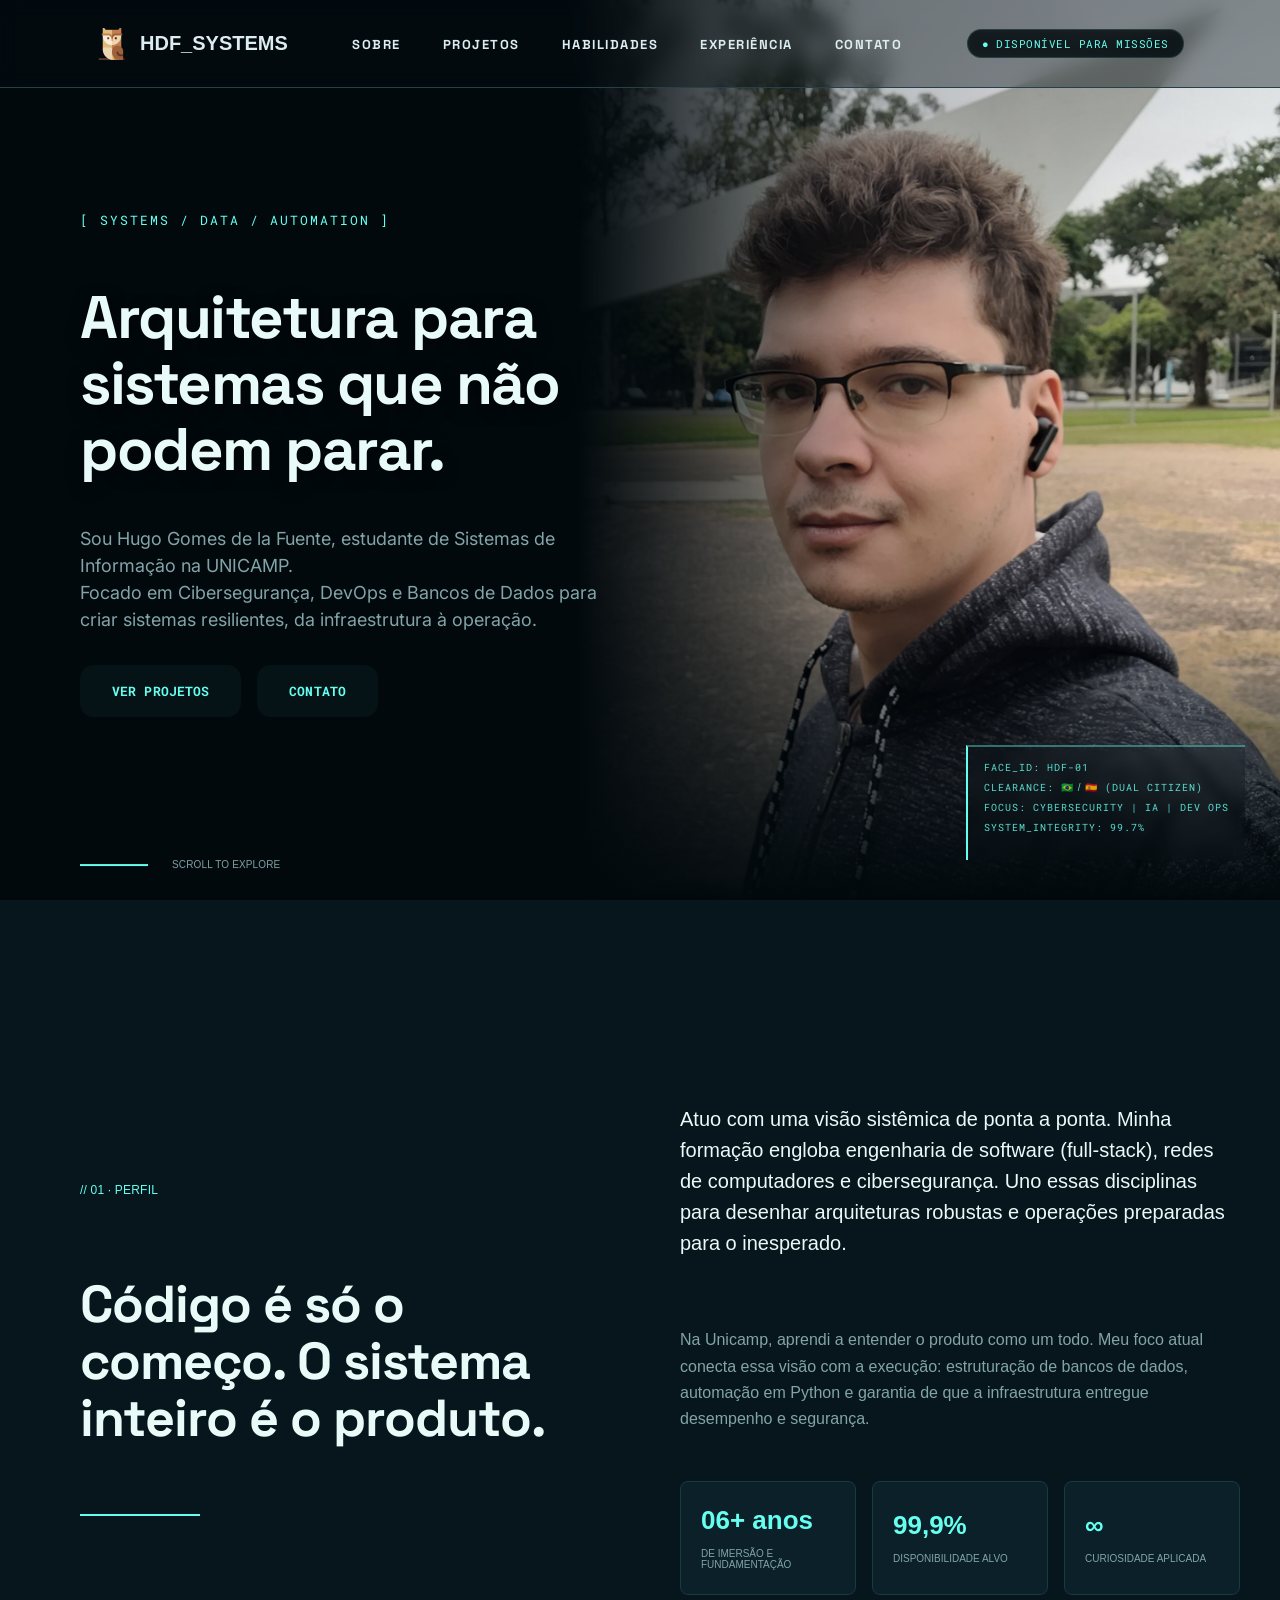
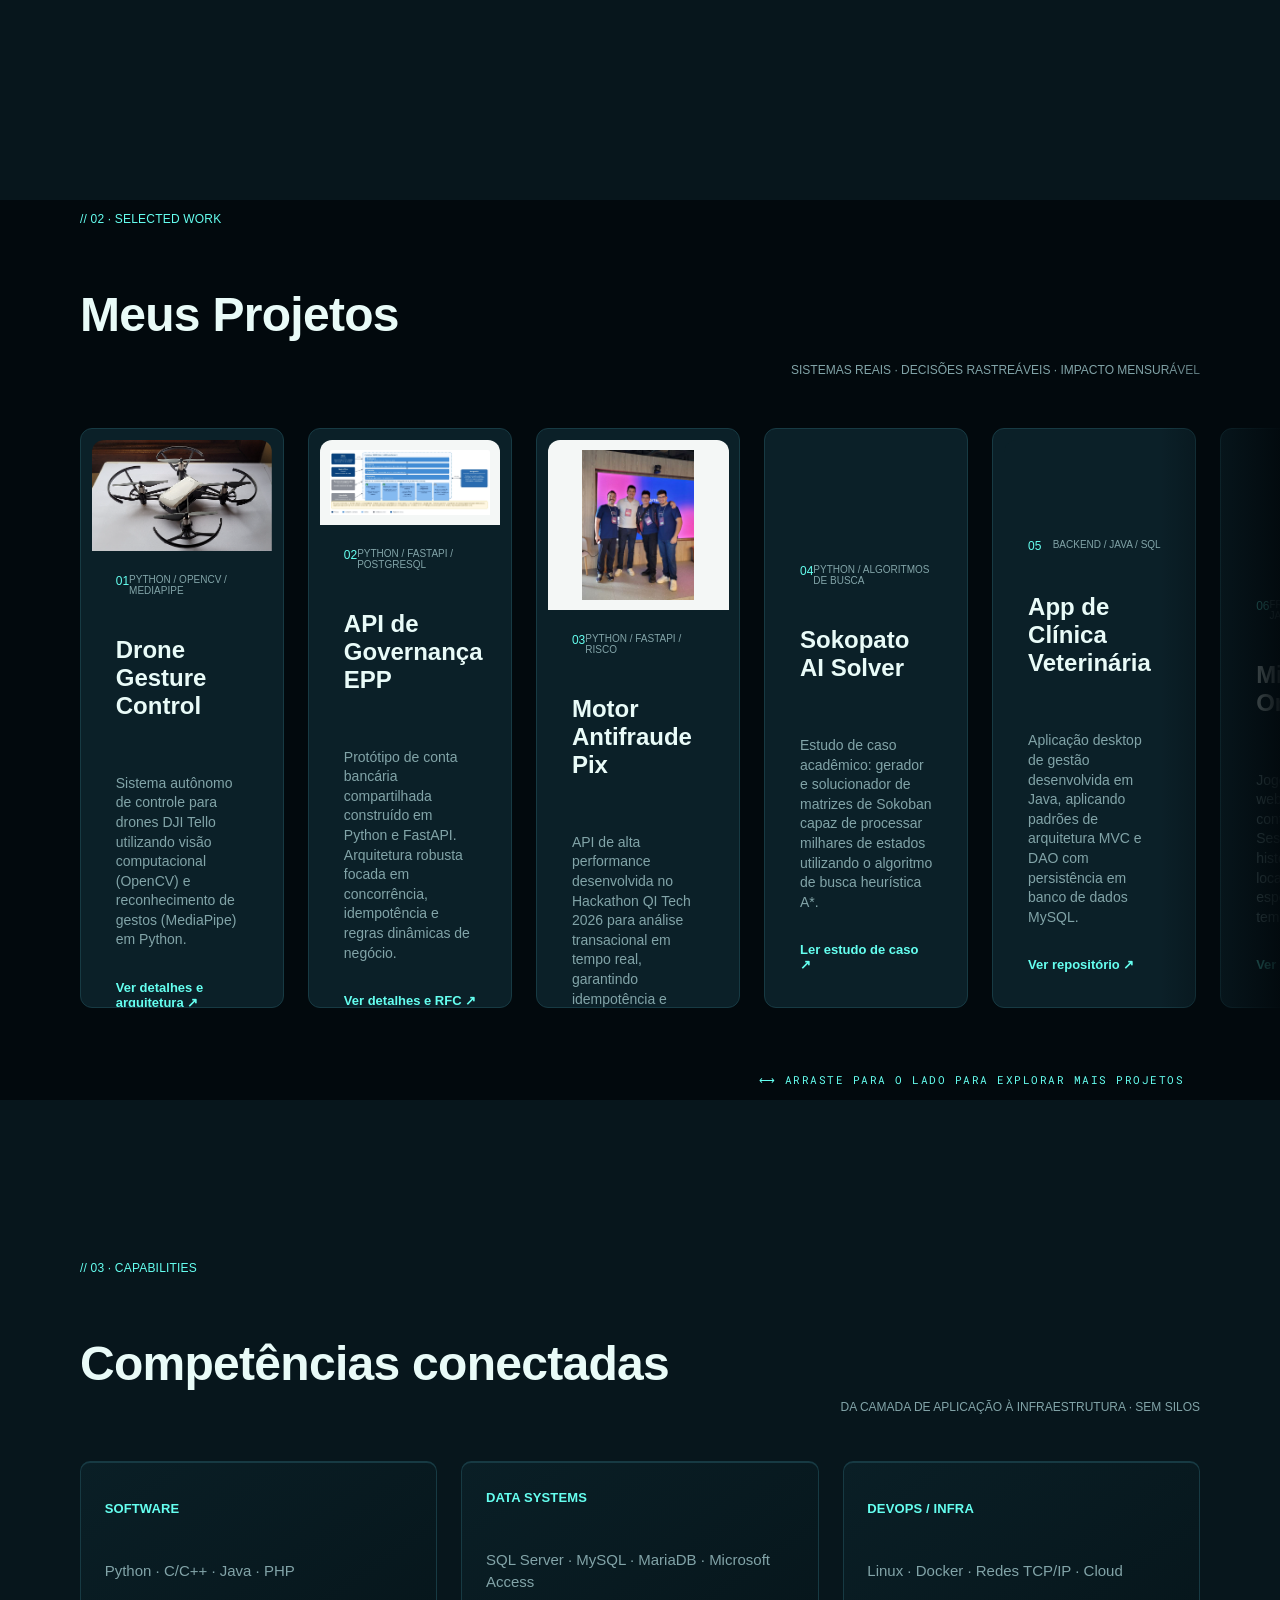
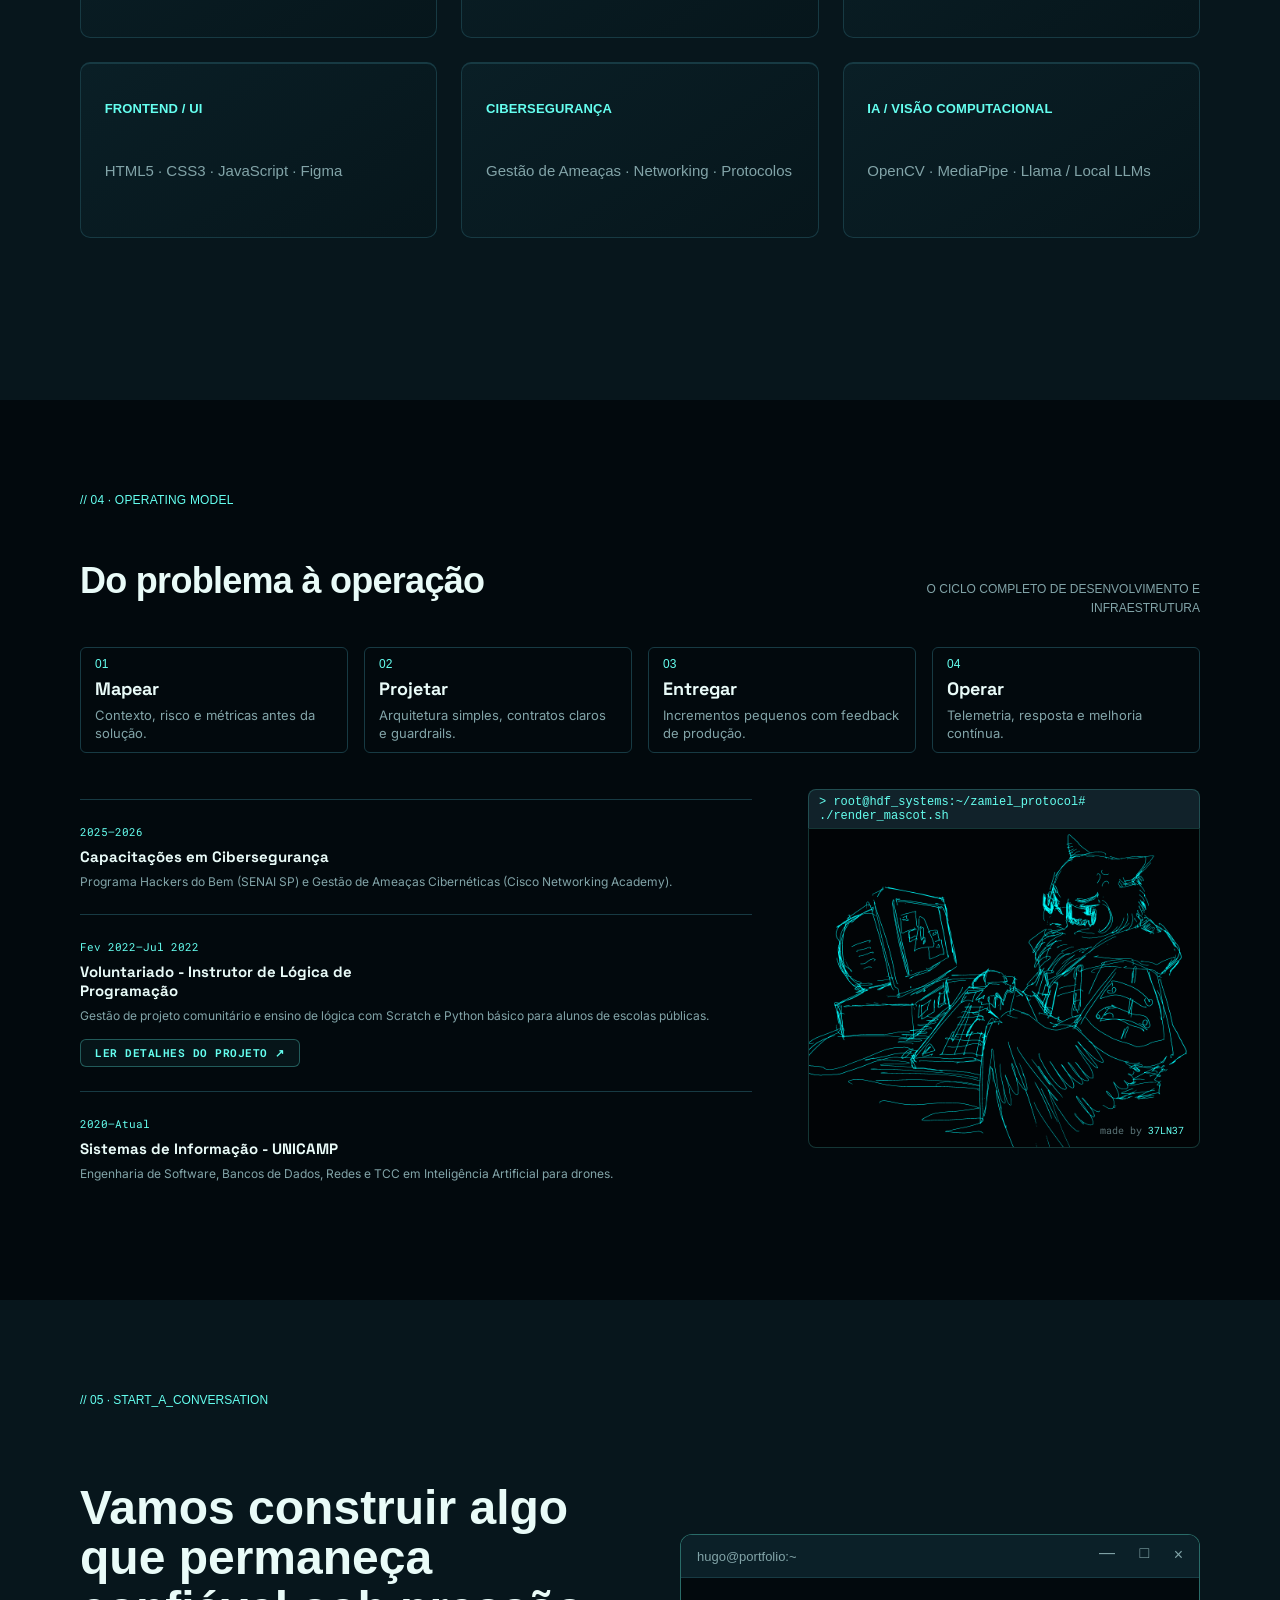
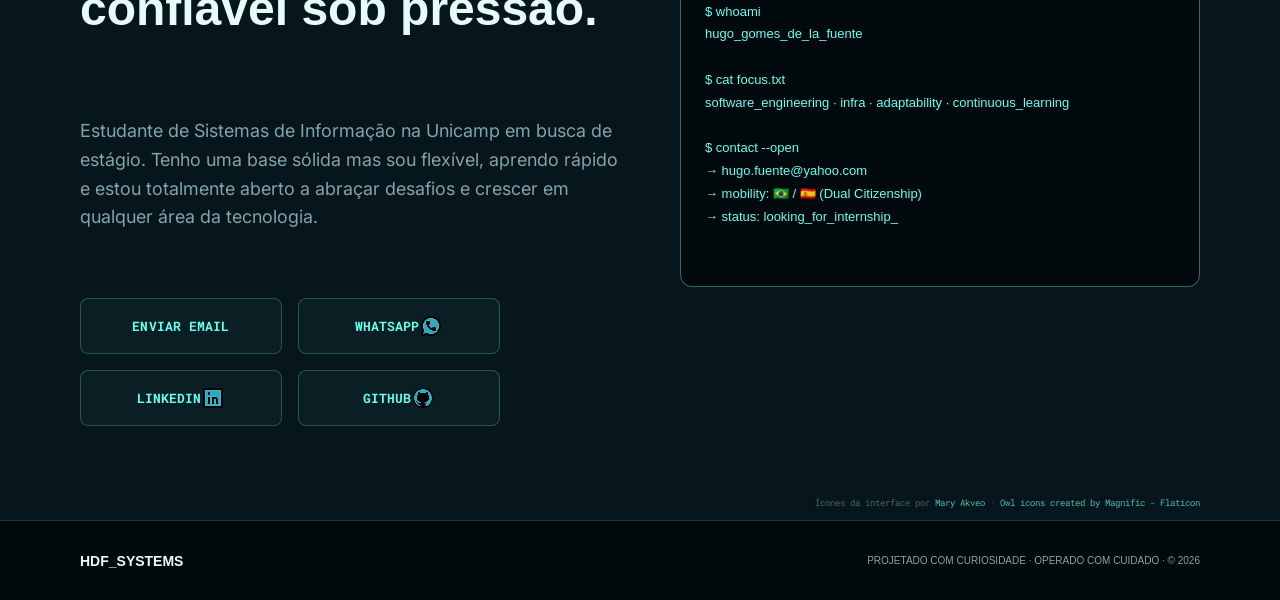
==== commit 88fce879: "preview update" ====
--- a/index.html
+++ b/index.html
@@ -174,7 +174,7 @@
 
               <!-- Cartão 3: Motor Antifraude Pix -->
               <article class="div-2" style="cursor: pointer;" onclick="window.location.href='projeto-antifraude.html';">
-                <img class="img" src="img/qitech-hackathon.jpg" alt="Diagrama de Banco de Dados PostgreSQL do Motor Antifraude Pix" loading="lazy" style="object-fit: contain; object-position: center; background-color: #f4f7f6; padding: 10px; box-sizing: border-box;">
+                <img class="img" src="img/pix-team-event.jpg" alt="Diagrama de Banco de Dados PostgreSQL do Motor Antifraude Pix" loading="lazy" style="object-fit: contain; object-position: center; background-color: #f4f7f6; padding: 10px; box-sizing: border-box;">
                 <div class="contedo">
                   <div class="metadados">
                     <span class="text-wrapper">03</span>
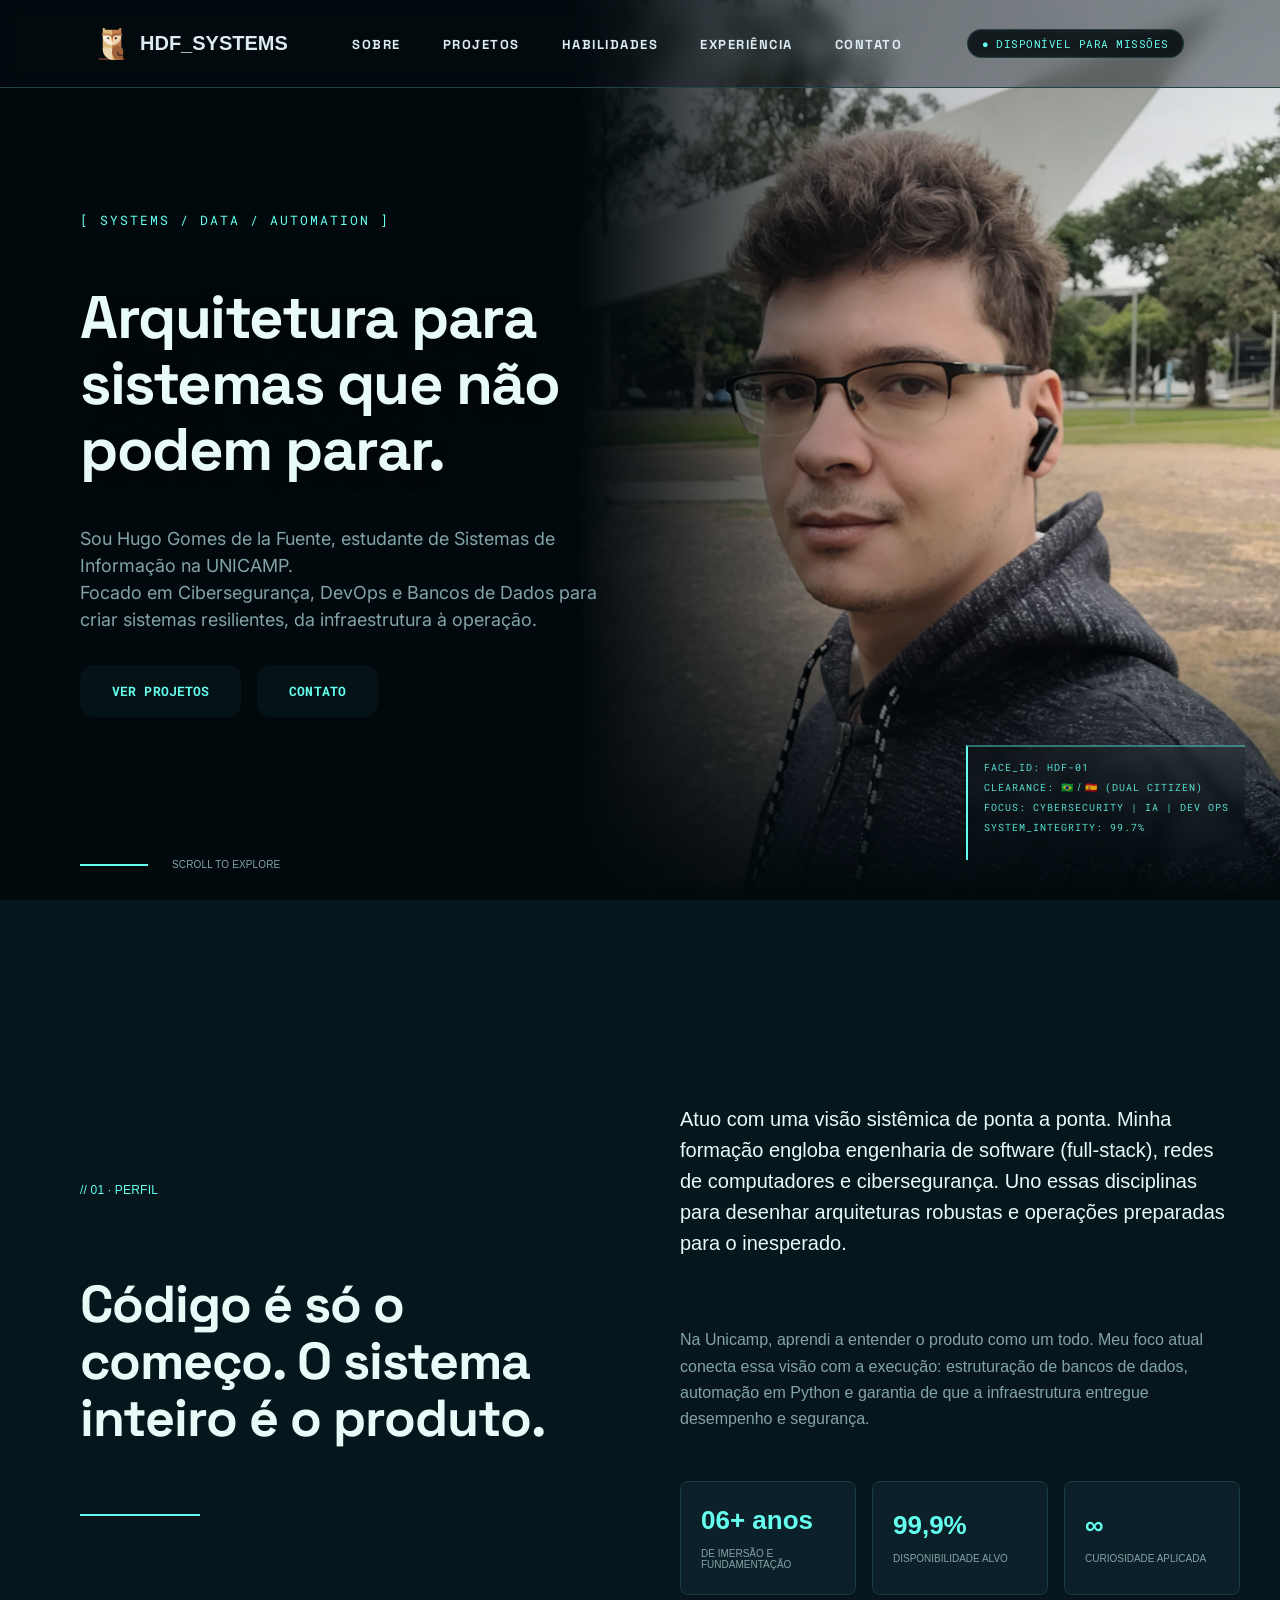
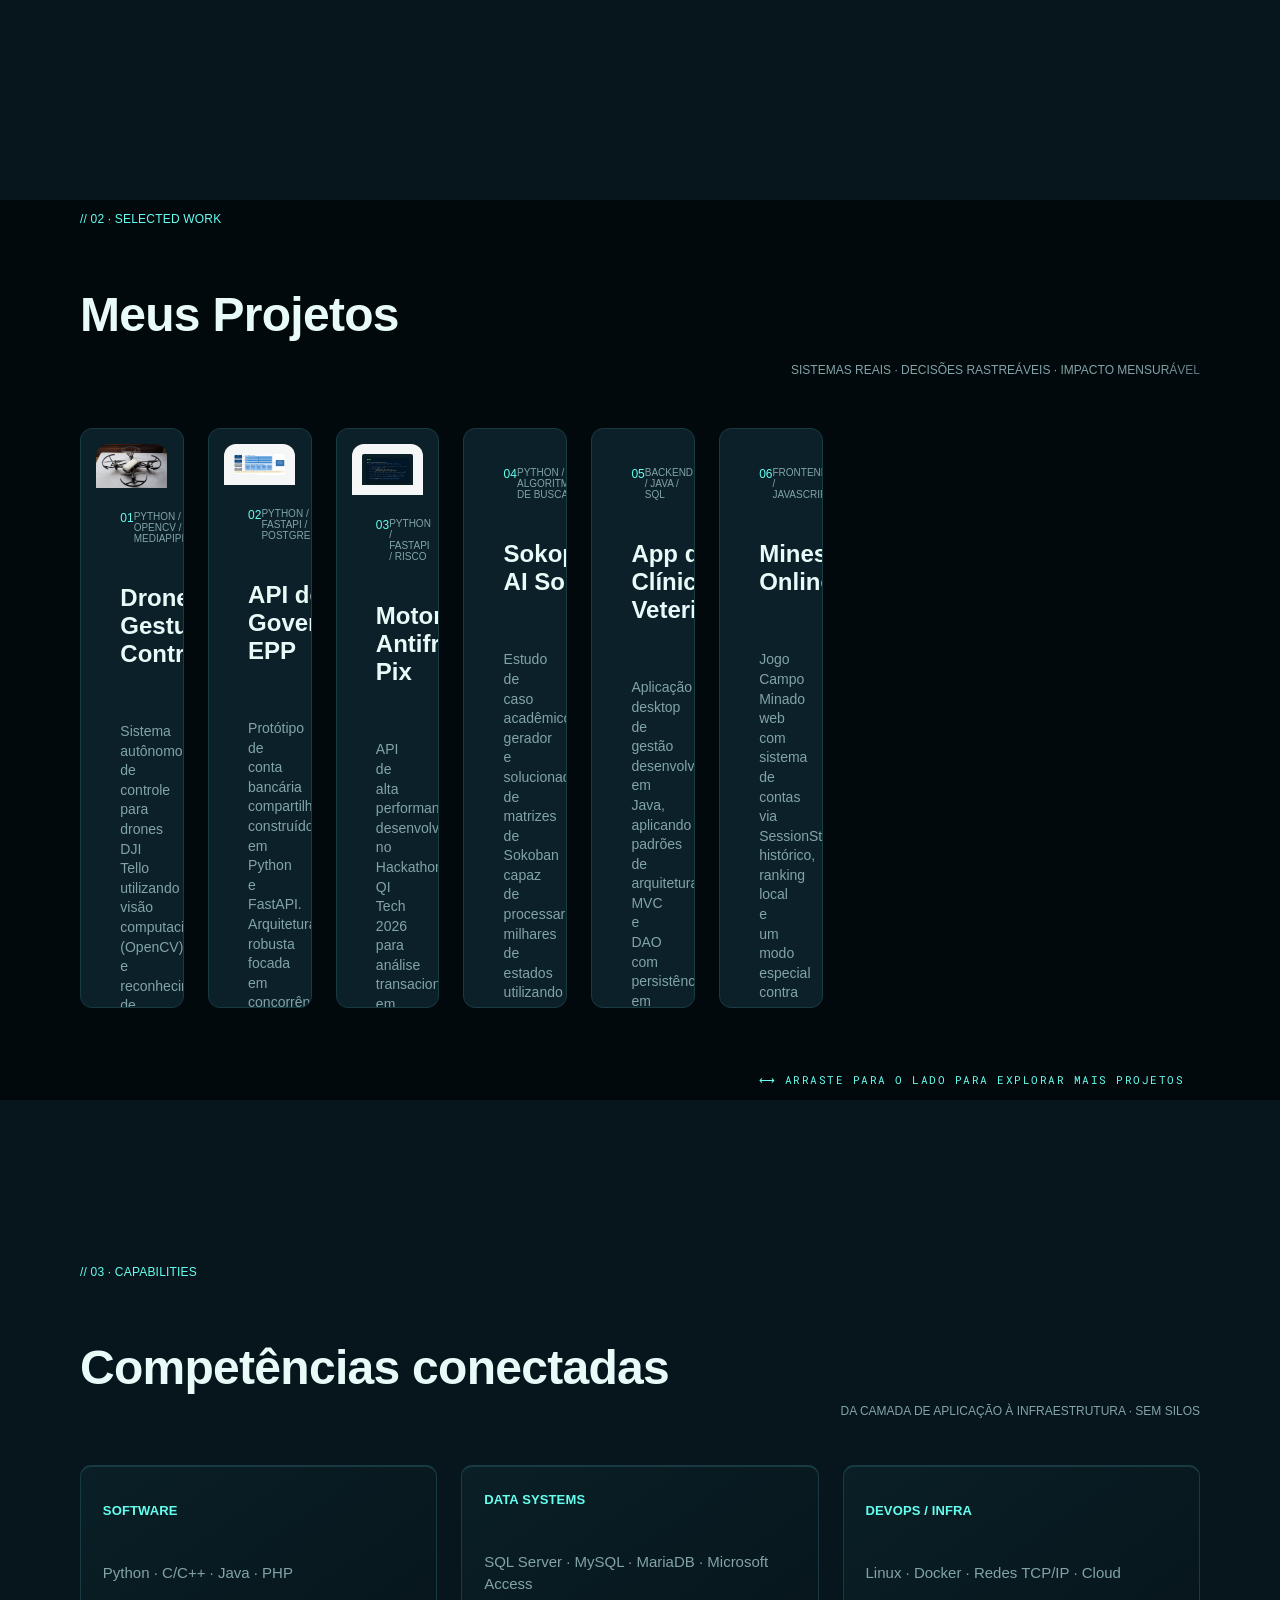
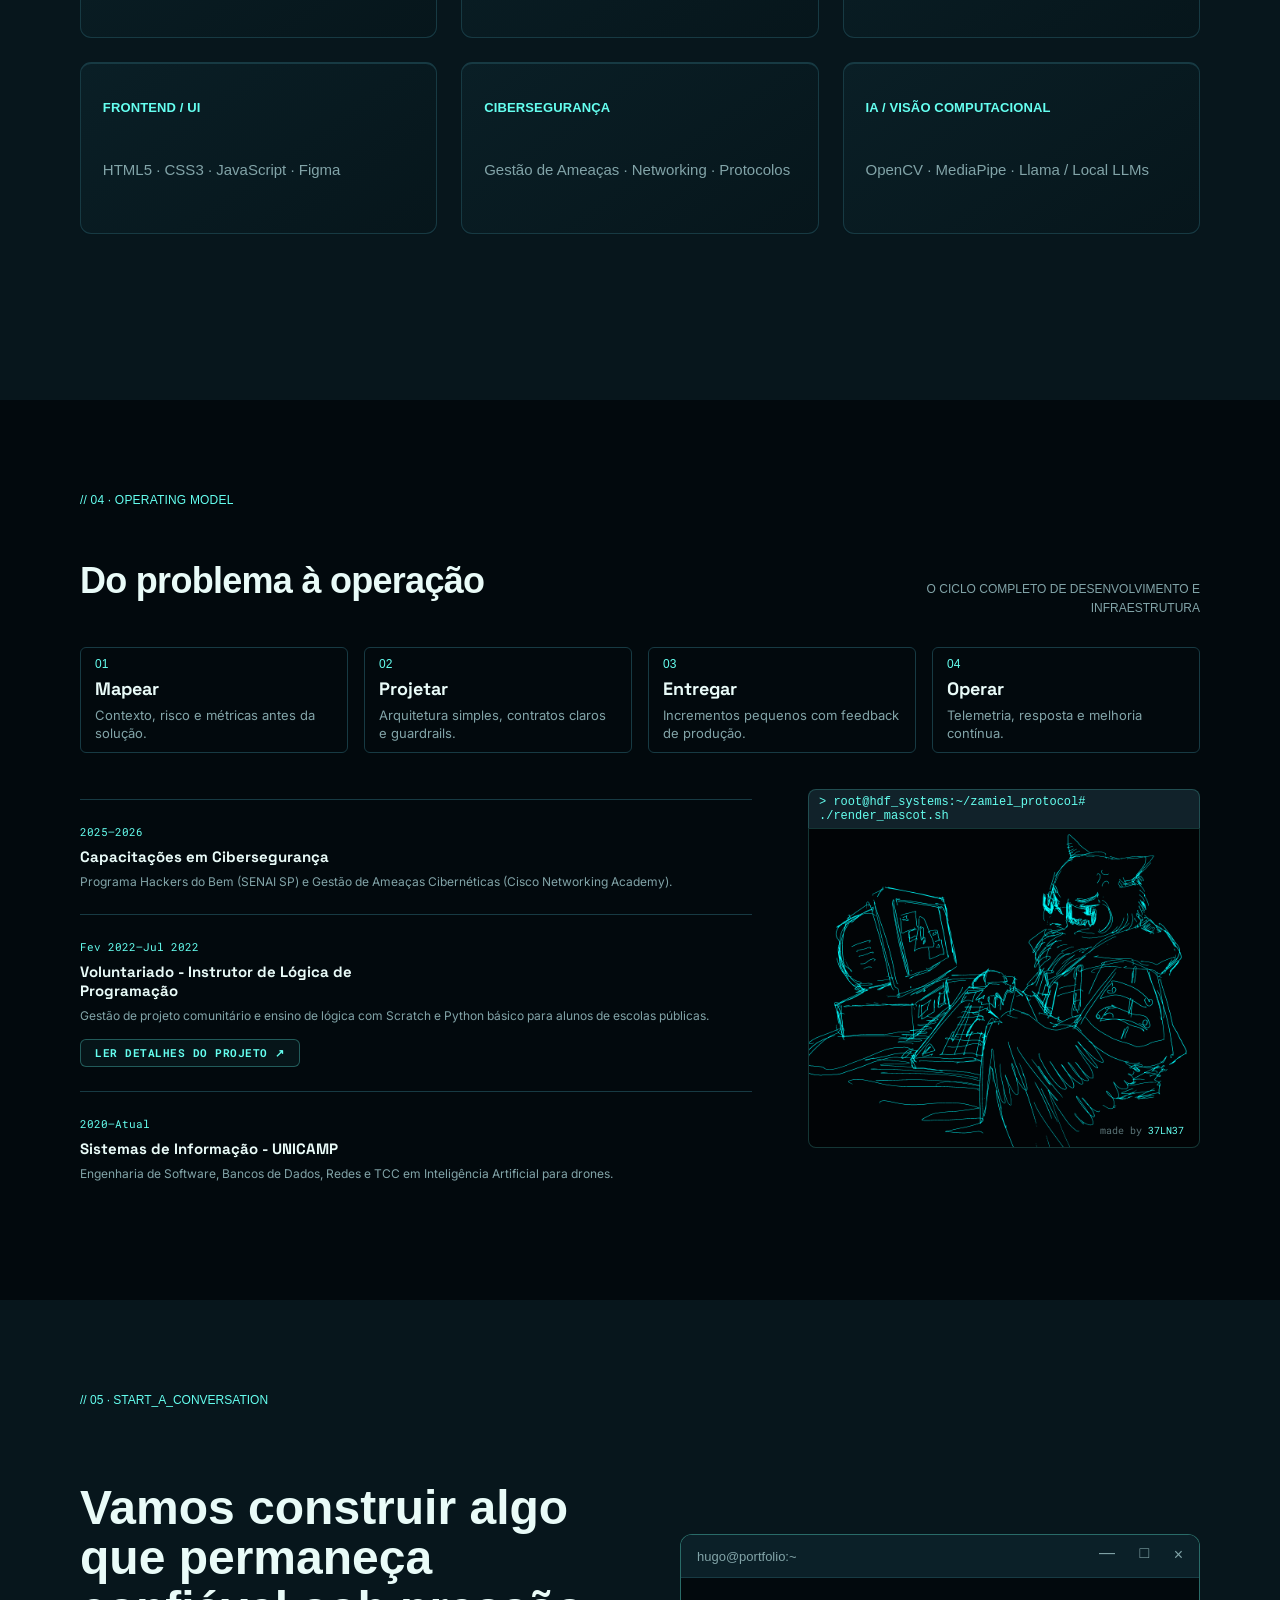
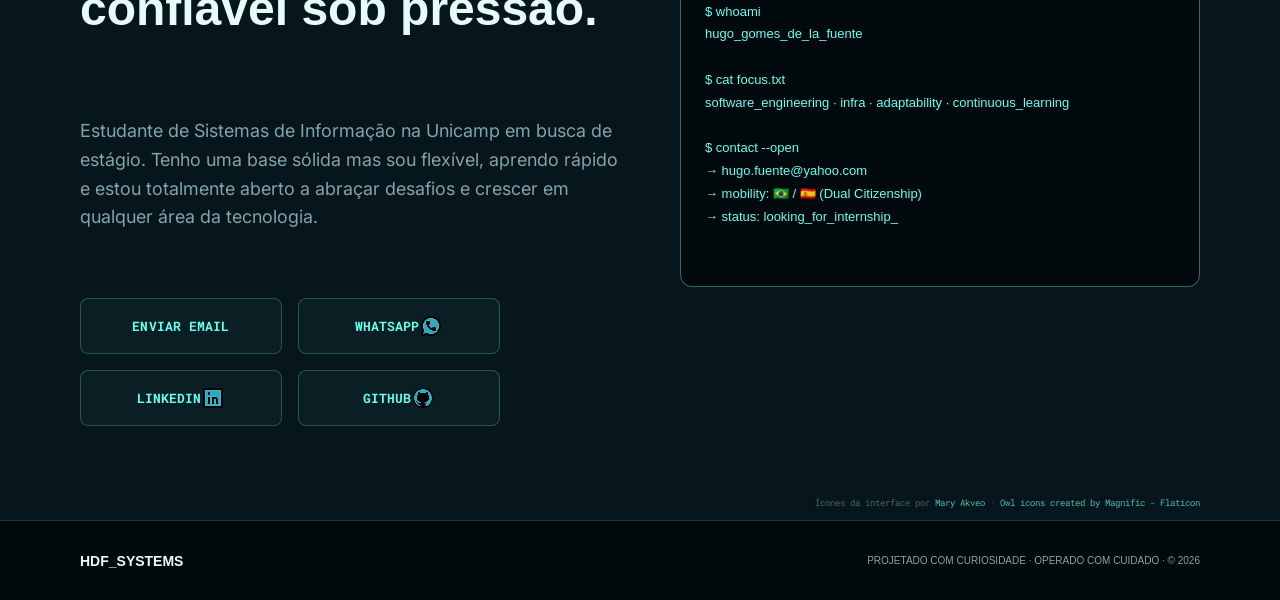
==== commit ff0cb45b: "preview update" ====
--- a/index.html
+++ b/index.html
@@ -174,7 +174,7 @@
 
               <!-- Cartão 3: Motor Antifraude Pix -->
               <article class="div-2" style="cursor: pointer;" onclick="window.location.href='projeto-antifraude.html';">
-                <img class="img" src="img/pix-team-event.jpg" alt="Diagrama de Banco de Dados PostgreSQL do Motor Antifraude Pix" loading="lazy" style="object-fit: contain; object-position: center; background-color: #f4f7f6; padding: 10px; box-sizing: border-box;">
+                <img class="img" src="img/carbon.png" alt="Diagrama de Banco de Dados PostgreSQL do Motor Antifraude Pix" loading="lazy" style="object-fit: contain; object-position: center; background-color: #f4f7f6; padding: 10px; box-sizing: border-box;">
                 <div class="contedo">
                   <div class="metadados">
                     <span class="text-wrapper">03</span>
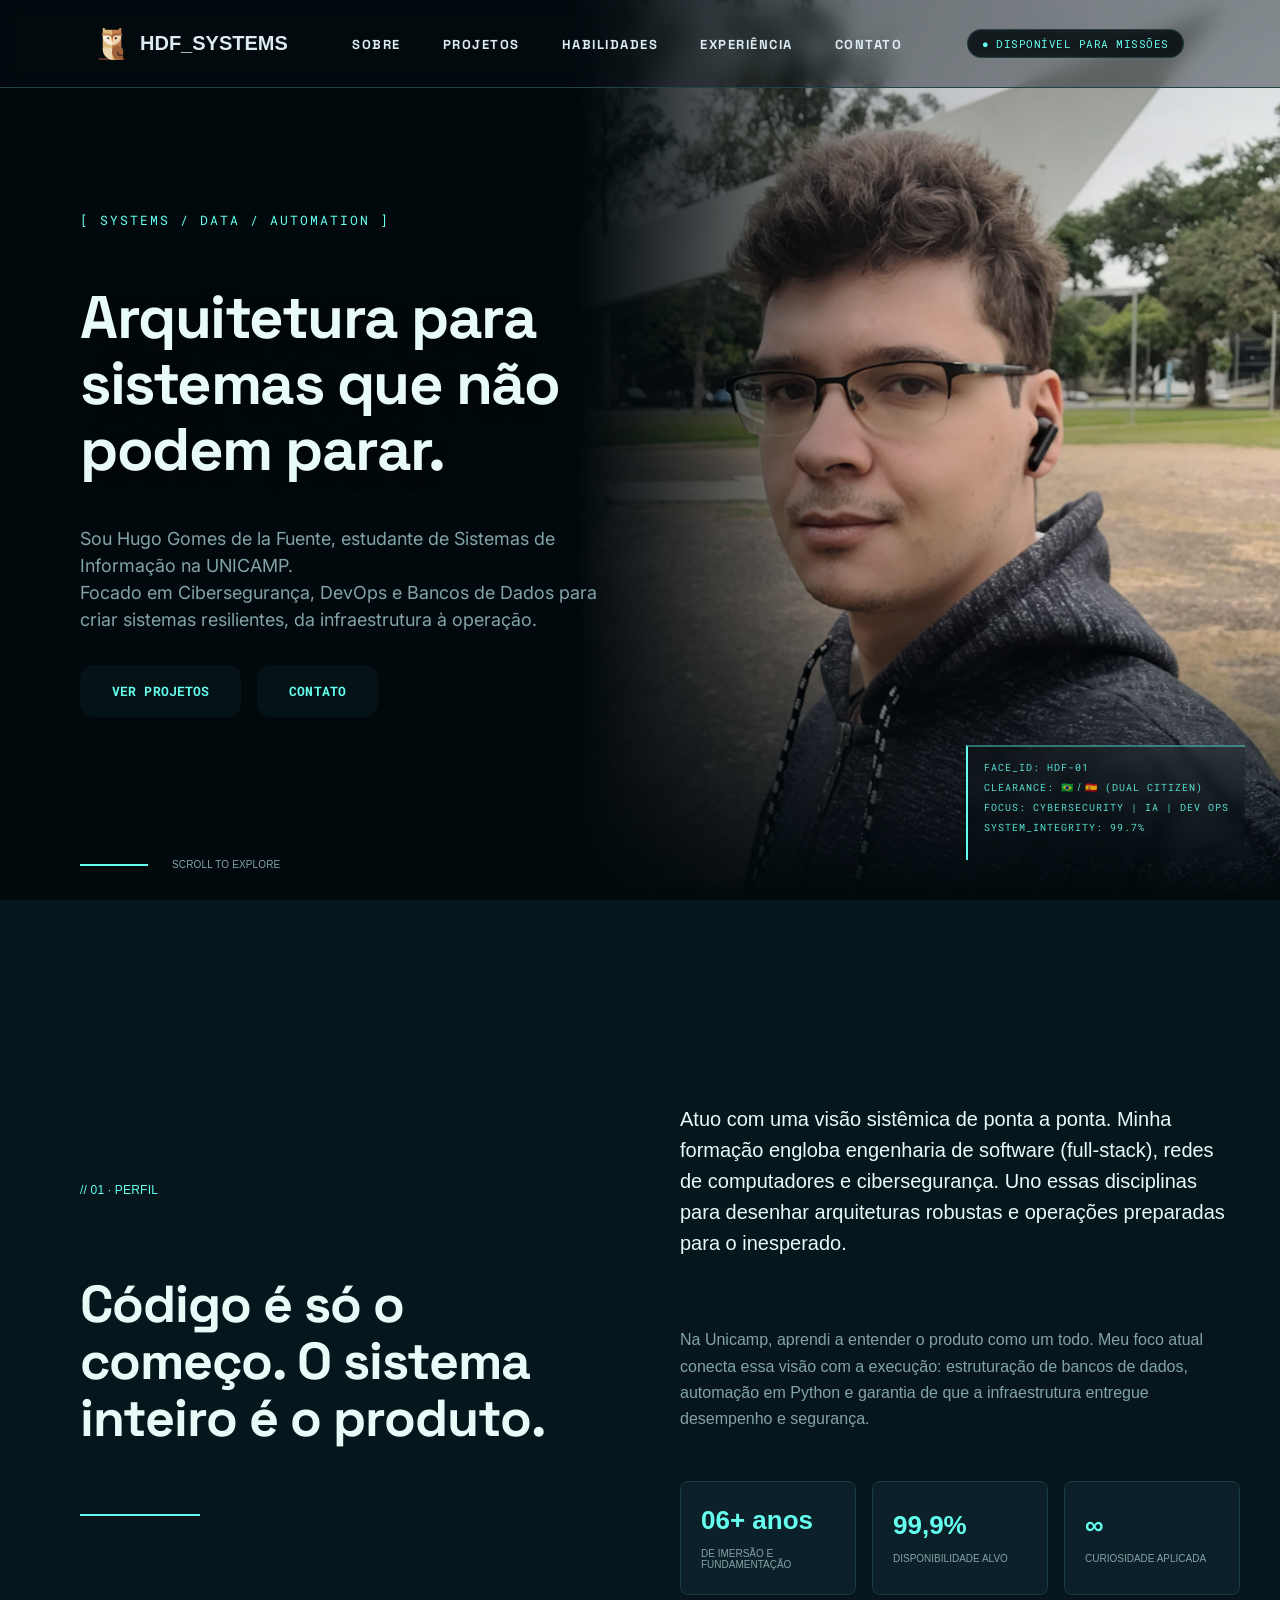
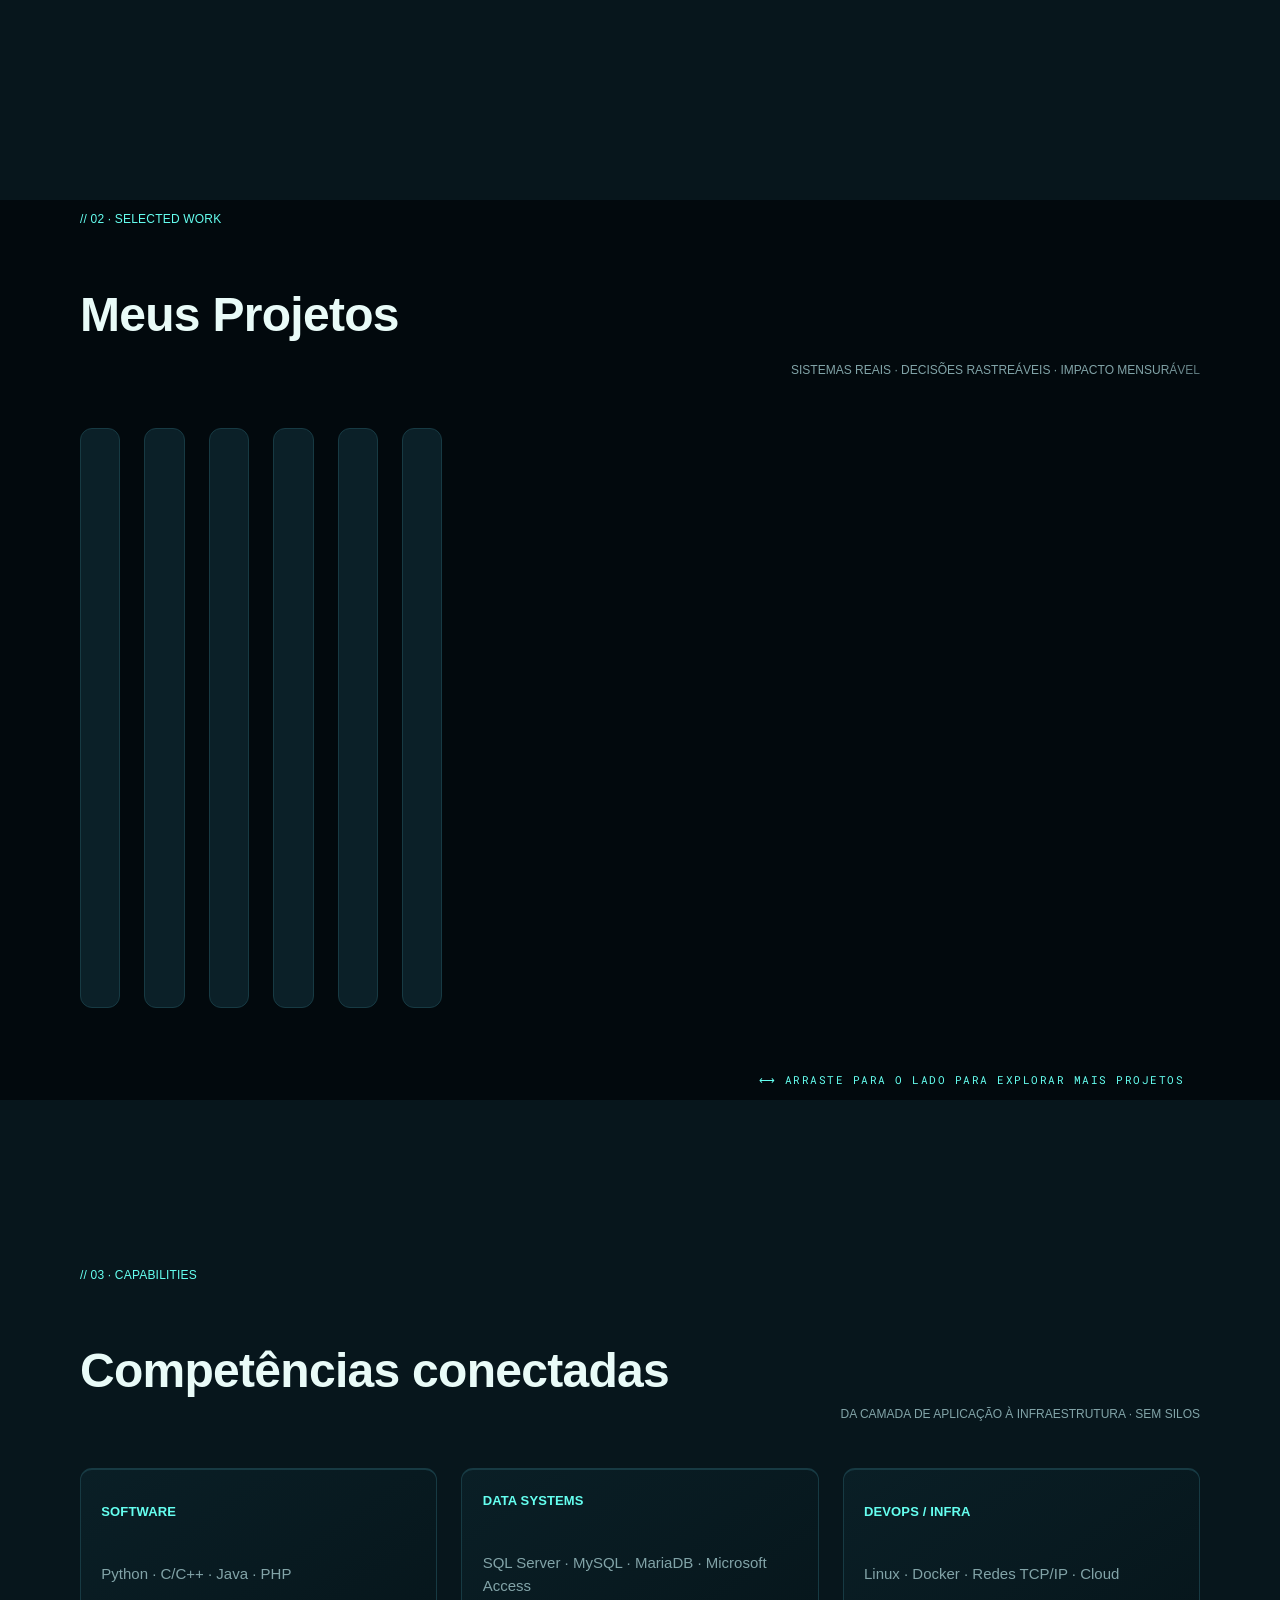
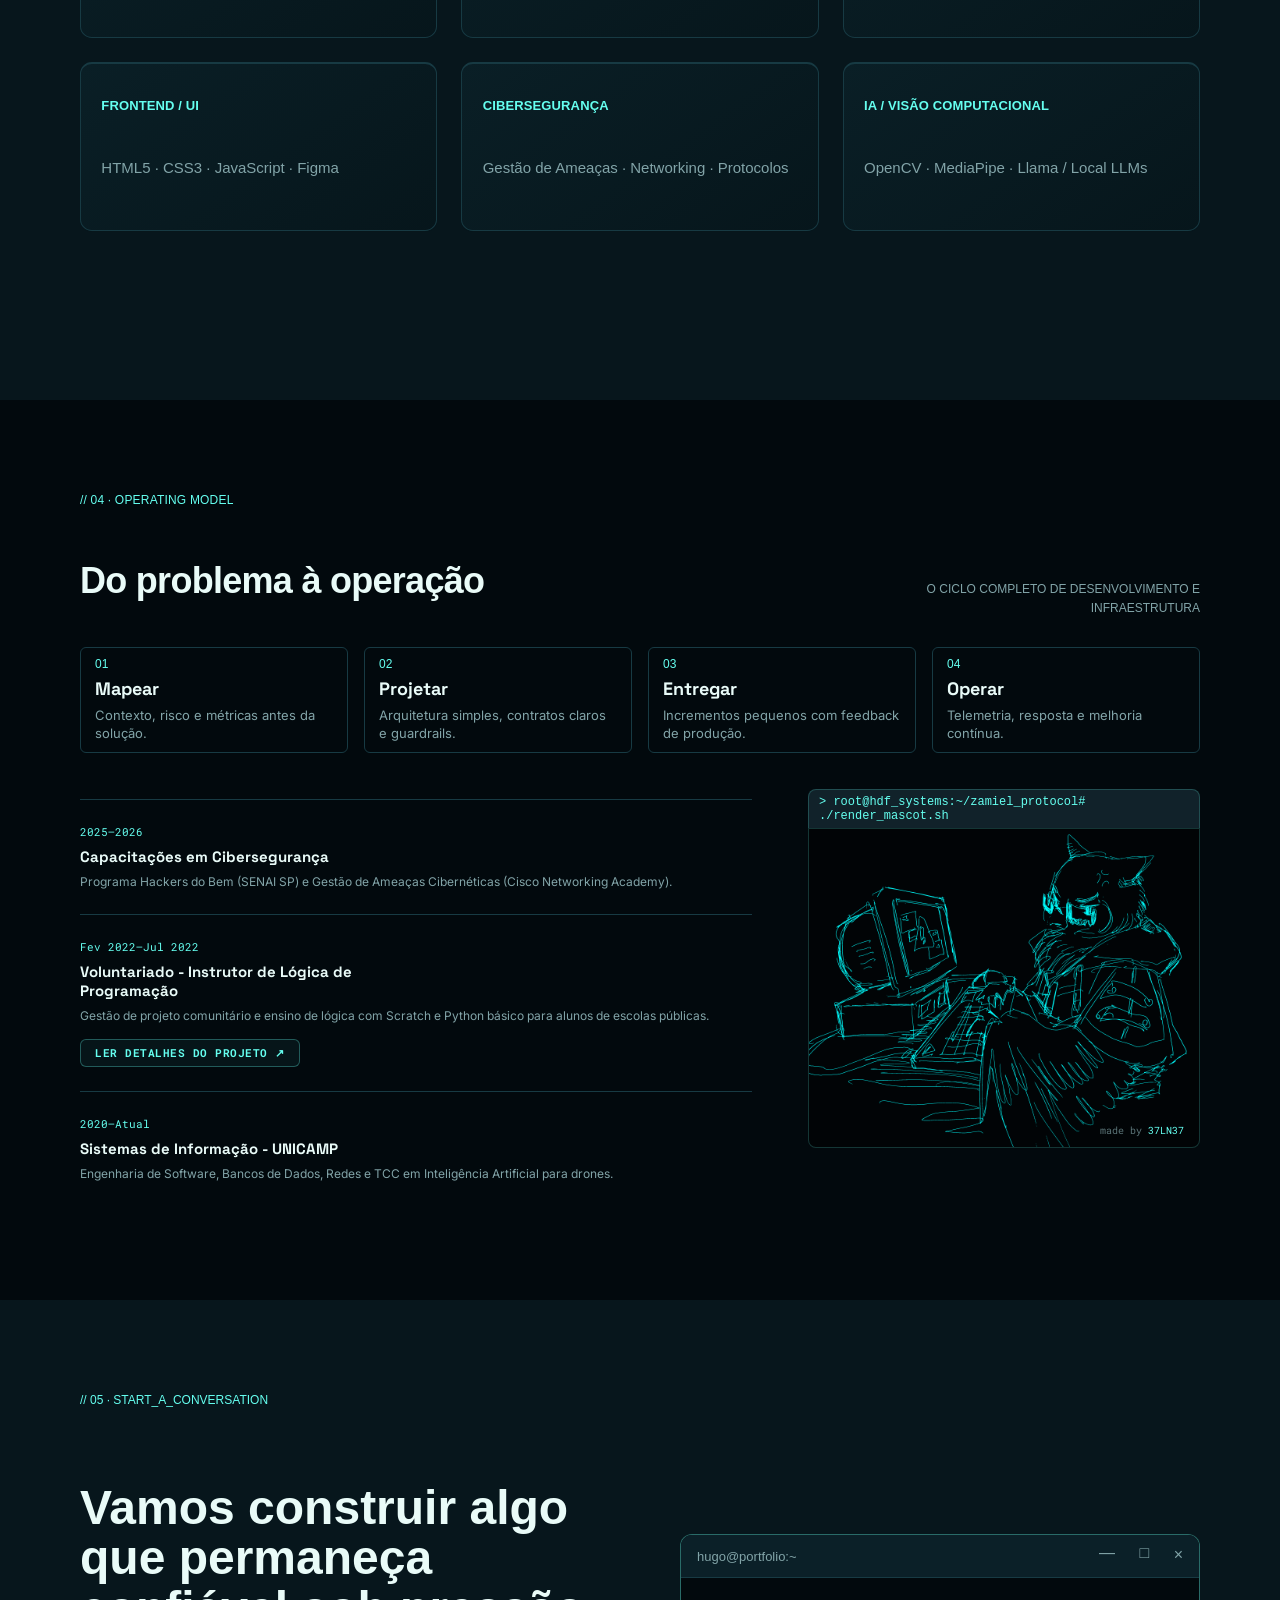
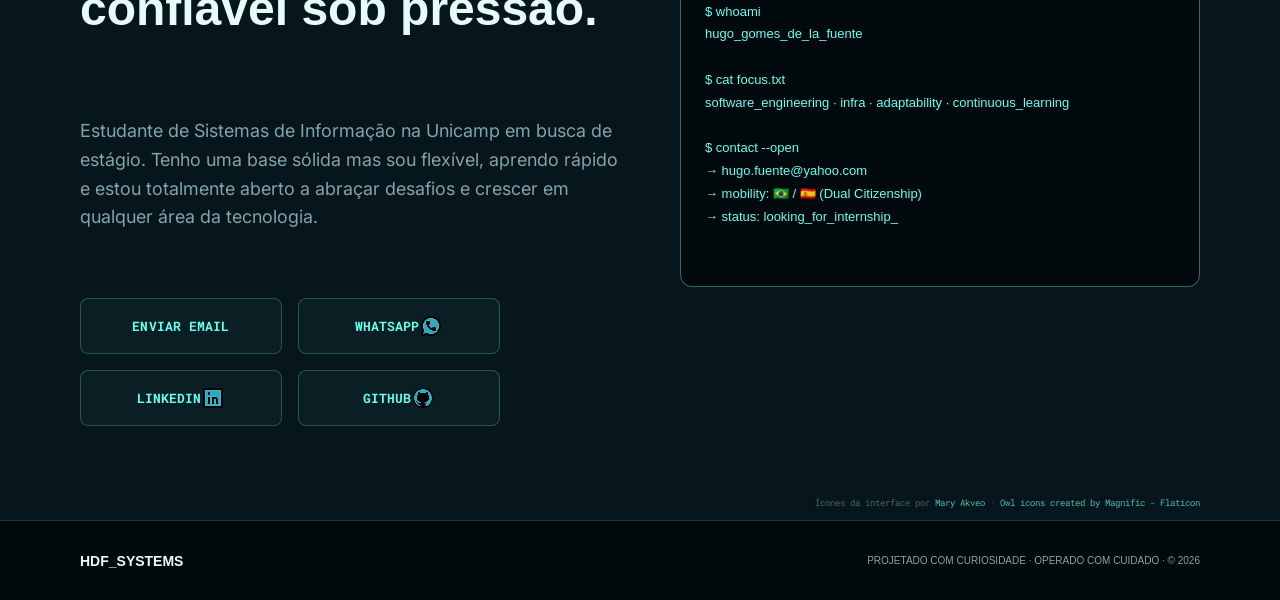
==== commit be5043cf: "preview update3" ====
--- a/index.html
+++ b/index.html
@@ -158,7 +158,7 @@
 
               <!-- Cartão 2: API de Governança EPP -->
               <article class="div-2" style="cursor: pointer;" onclick="window.location.href='projeto-conta-epp.html';">
-                <img class="img" src="img/c4-diagram.png" alt="API de Governança EPP" loading="lazy" style="object-fit: contain; object-position: center; background-color: #f4f7f6; padding: 10px; box-sizing: border-box;">
+                <img class="img" src="img/bootcampday1.jpg" alt="API de Governança EPP" loading="lazy" style="object-fit: contain; object-position: center; background-color: #f4f7f6; padding: 10px; box-sizing: border-box;">
                 <div class="contedo">
                   <div class="metadados">
                     <span class="text-wrapper">02</span>
@@ -174,7 +174,7 @@
 
               <!-- Cartão 3: Motor Antifraude Pix -->
               <article class="div-2" style="cursor: pointer;" onclick="window.location.href='projeto-antifraude.html';">
-                <img class="img" src="img/carbon.png" alt="Diagrama de Banco de Dados PostgreSQL do Motor Antifraude Pix" loading="lazy" style="object-fit: contain; object-position: center; background-color: #f4f7f6; padding: 10px; box-sizing: border-box;">
+                <img class="img" src="img/hackathon.png" alt="Diagrama de Banco de Dados PostgreSQL do Motor Antifraude Pix" loading="lazy" style="object-fit: contain; object-position: center; background-color: #f4f7f6; padding: 10px; box-sizing: border-box;">
                 <div class="contedo">
                   <div class="metadados">
                     <span class="text-wrapper">03</span>
--- a/style.css
+++ b/style.css
@@ -2002,6 +2002,16 @@
   scroll-snap-align: start !important; 
 }
 
+/* --- FIX: Forçar as imagens dos cartões a ignorarem o estilo em linha (style="") --- */
+.frame .div-2 .img,
+.frame .minesweeper .img {
+  background-color: transparent !important;
+  padding: 0 !important;
+  object-fit: cover !important;
+  height: 170px !important;
+  width: 100% !important;
+}
+
 /* Ajuste o texto descritivo original */
 .frame .nota-2 {
   text-align: right !important;
